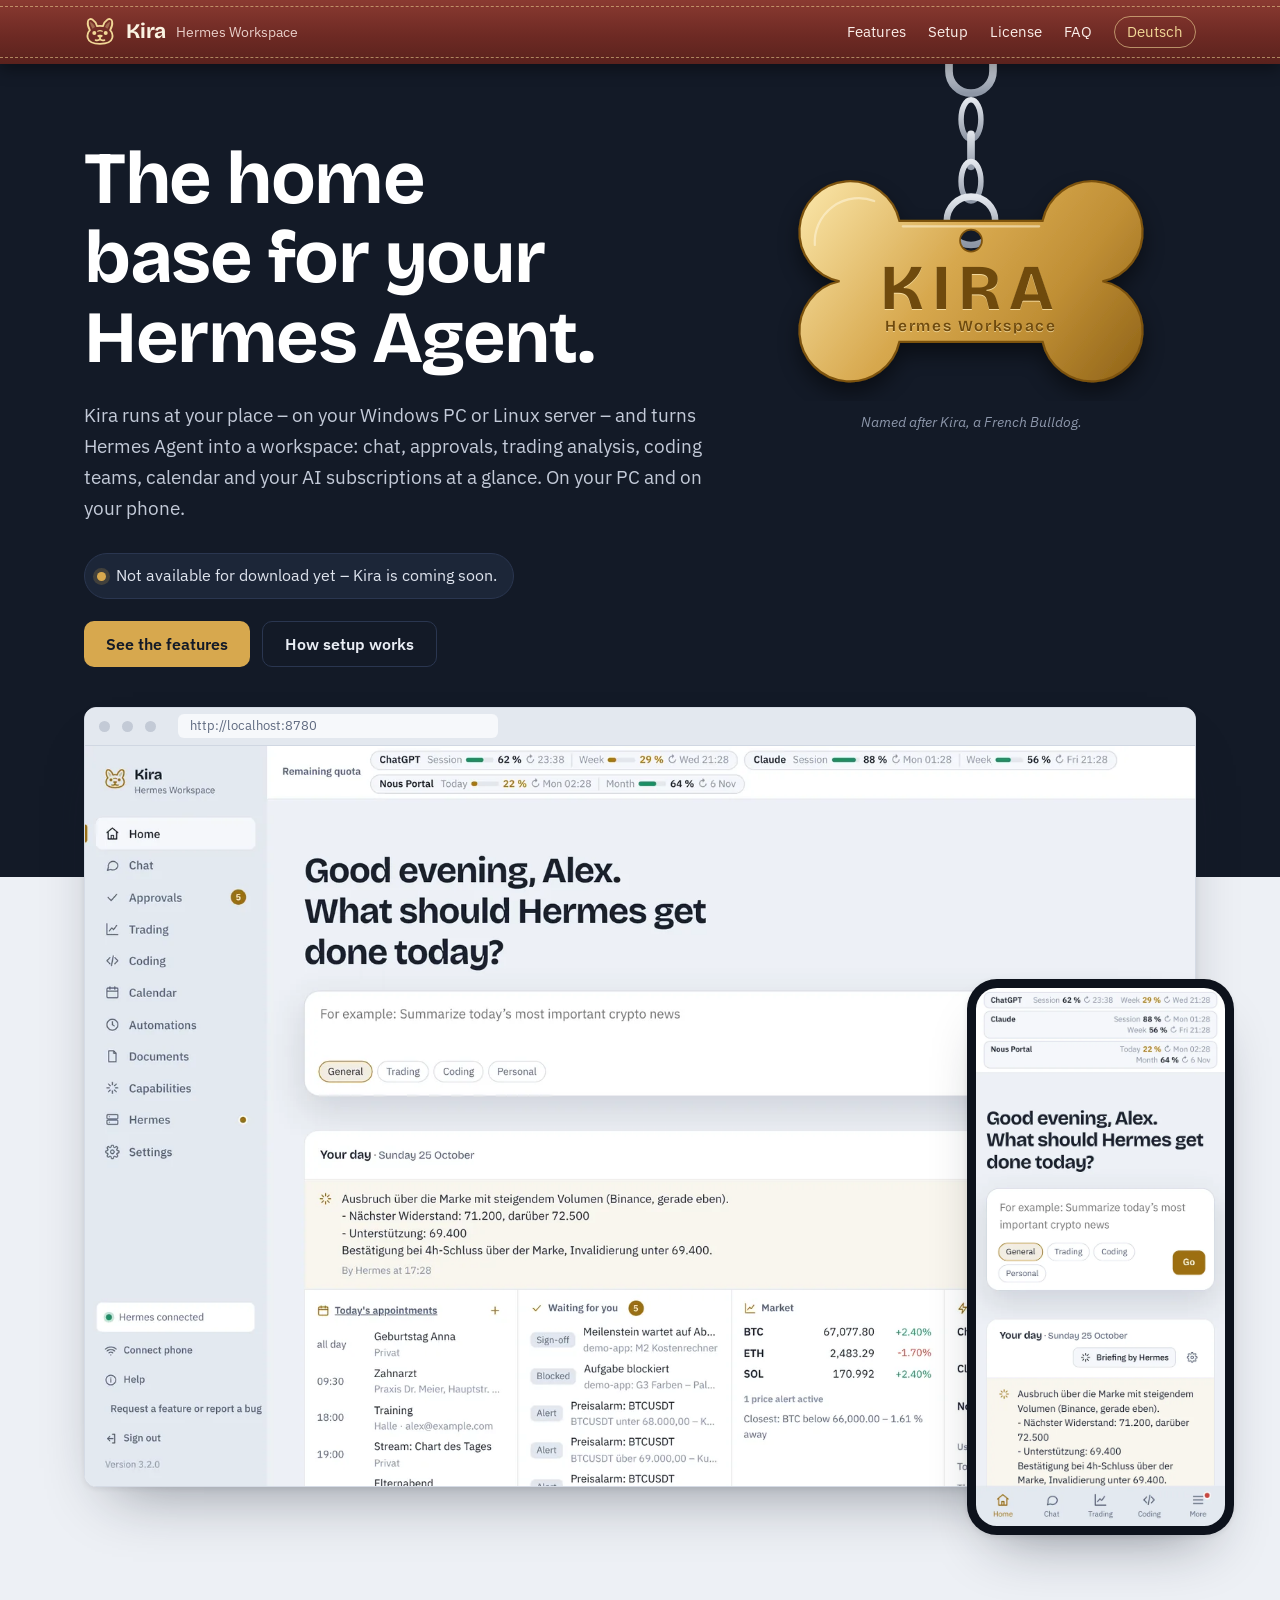
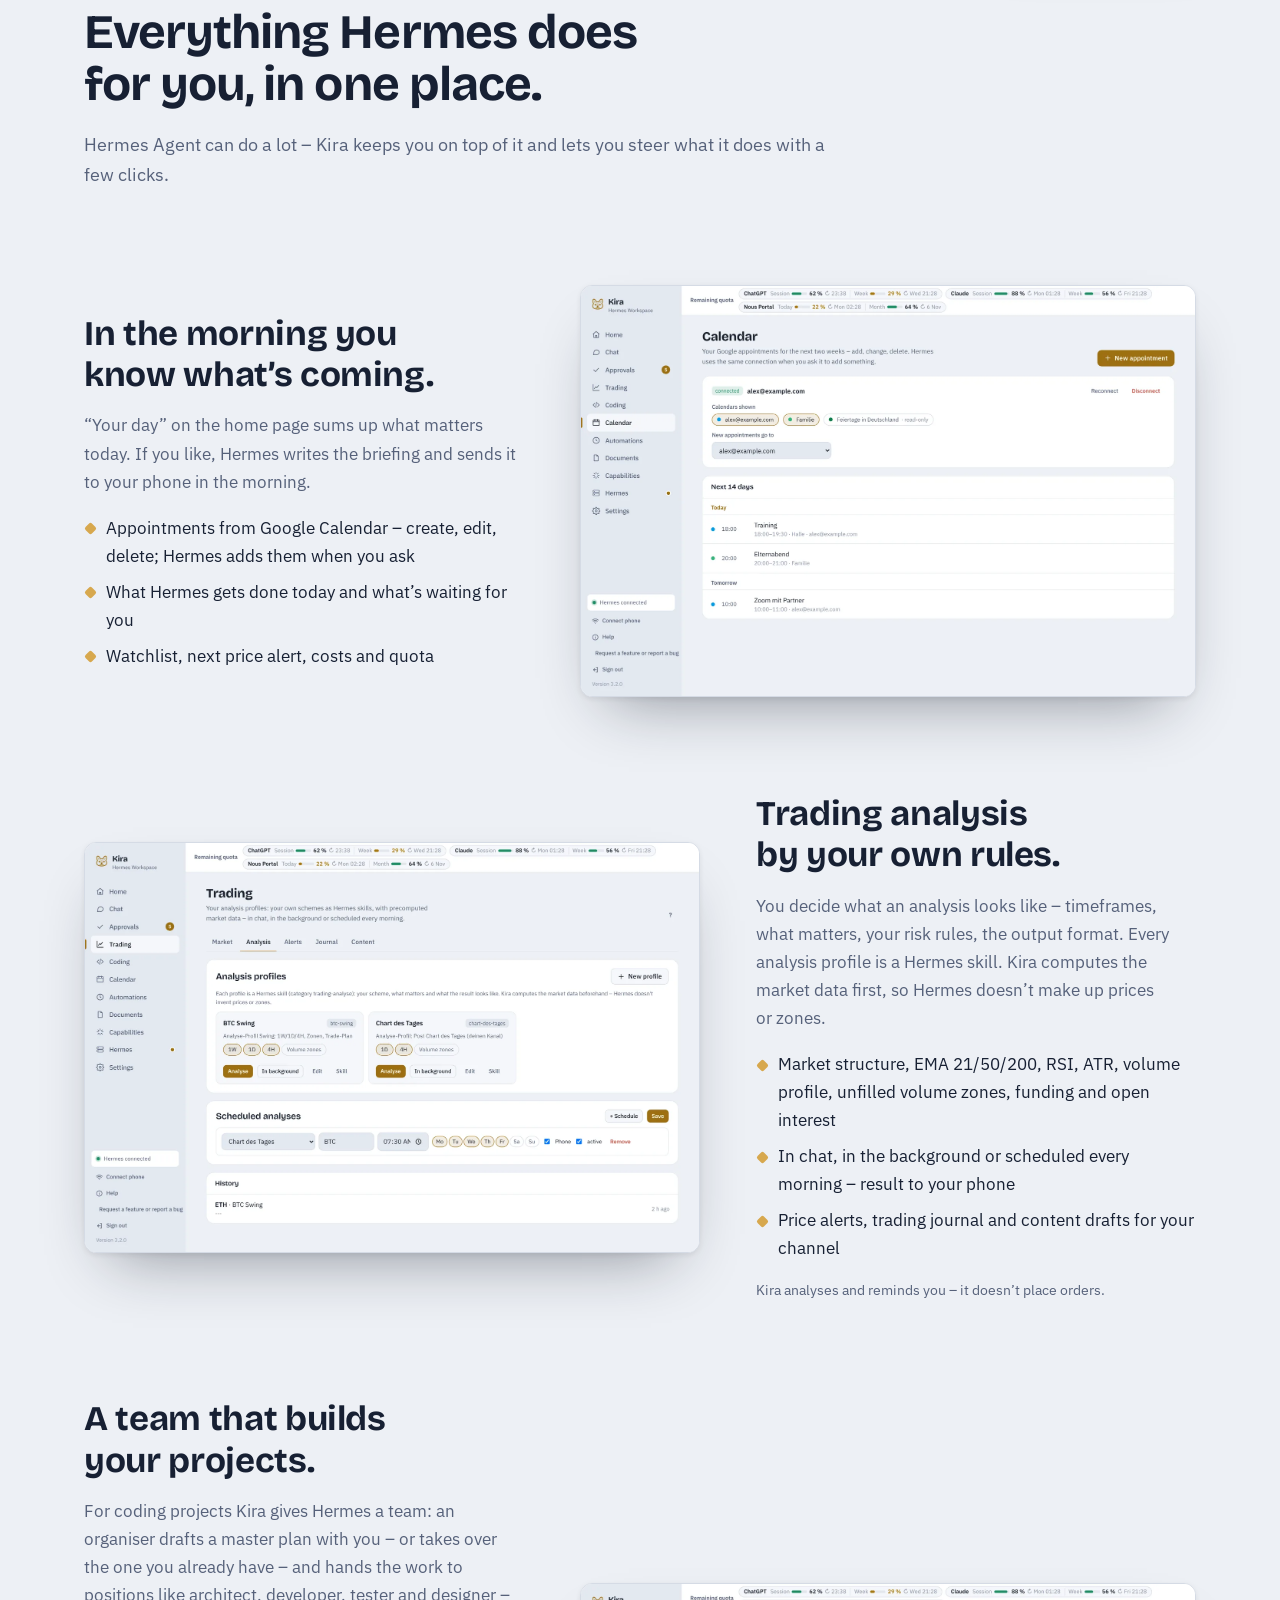
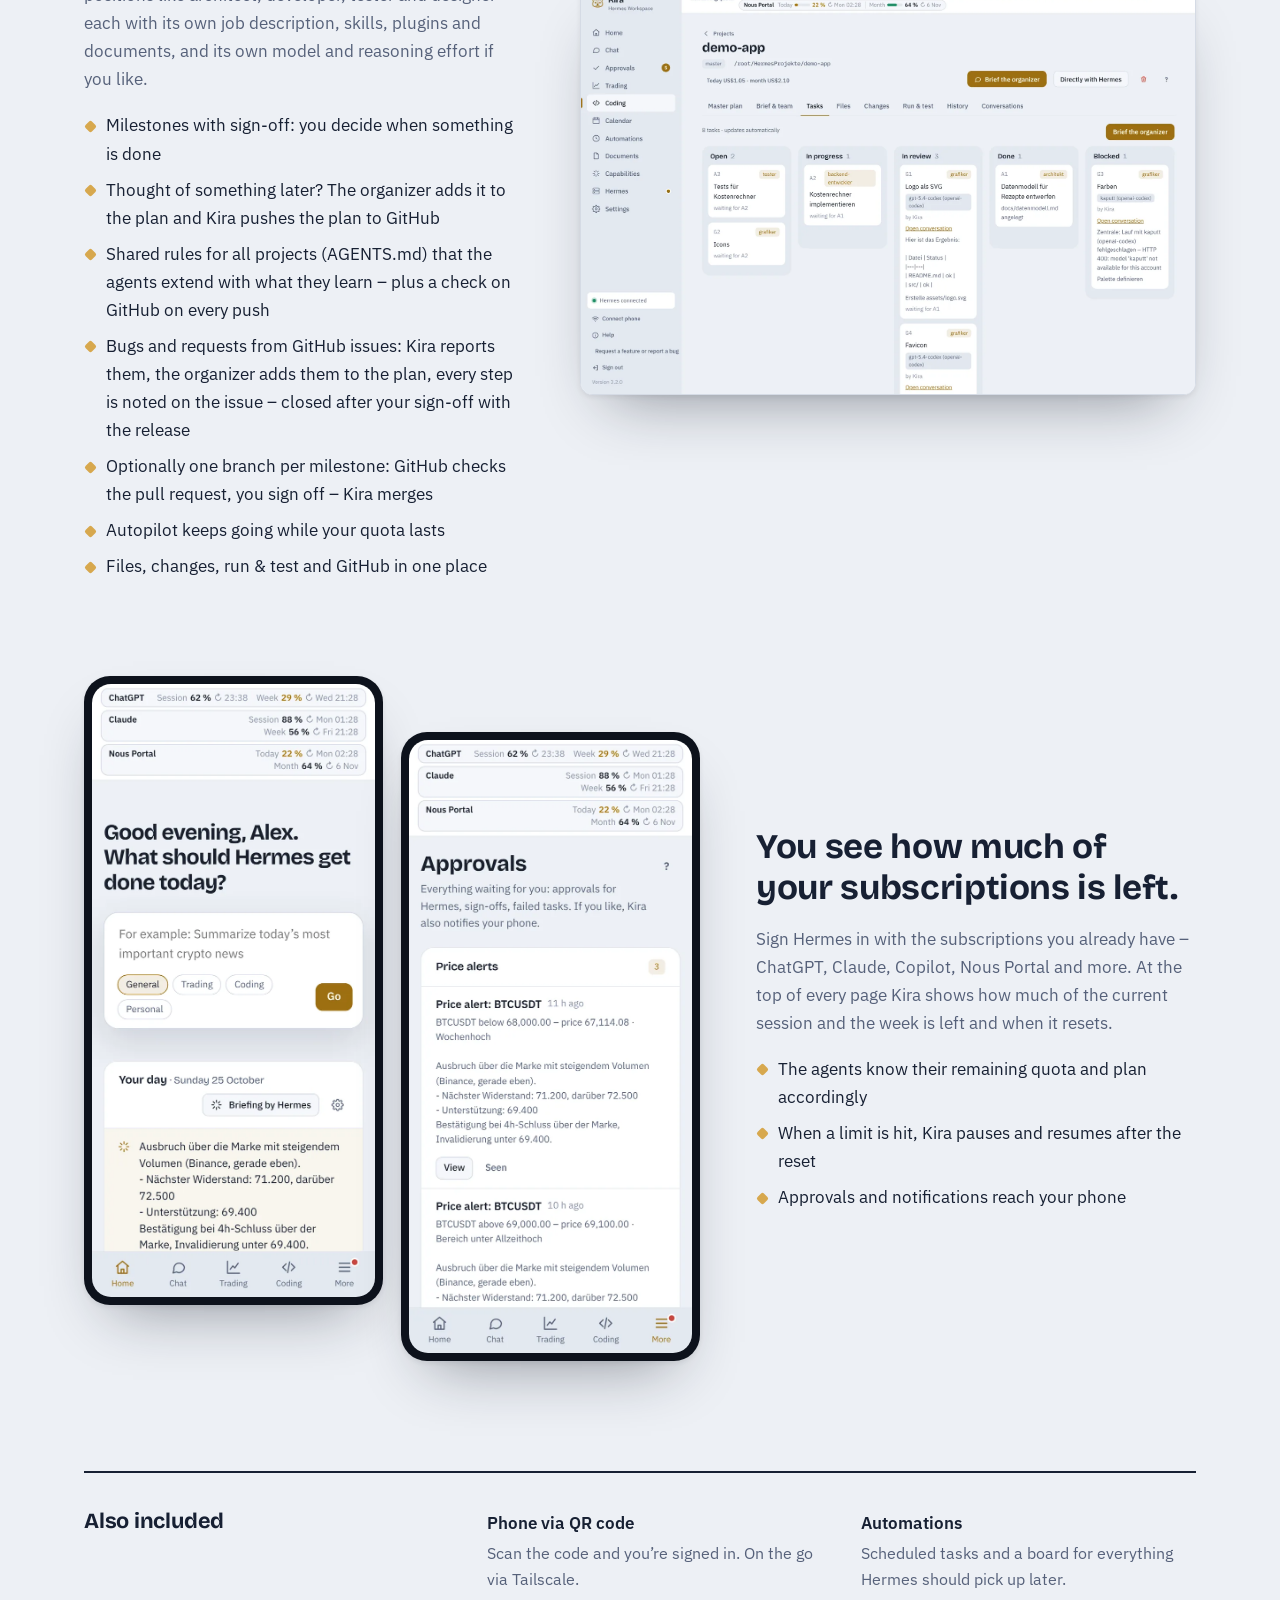
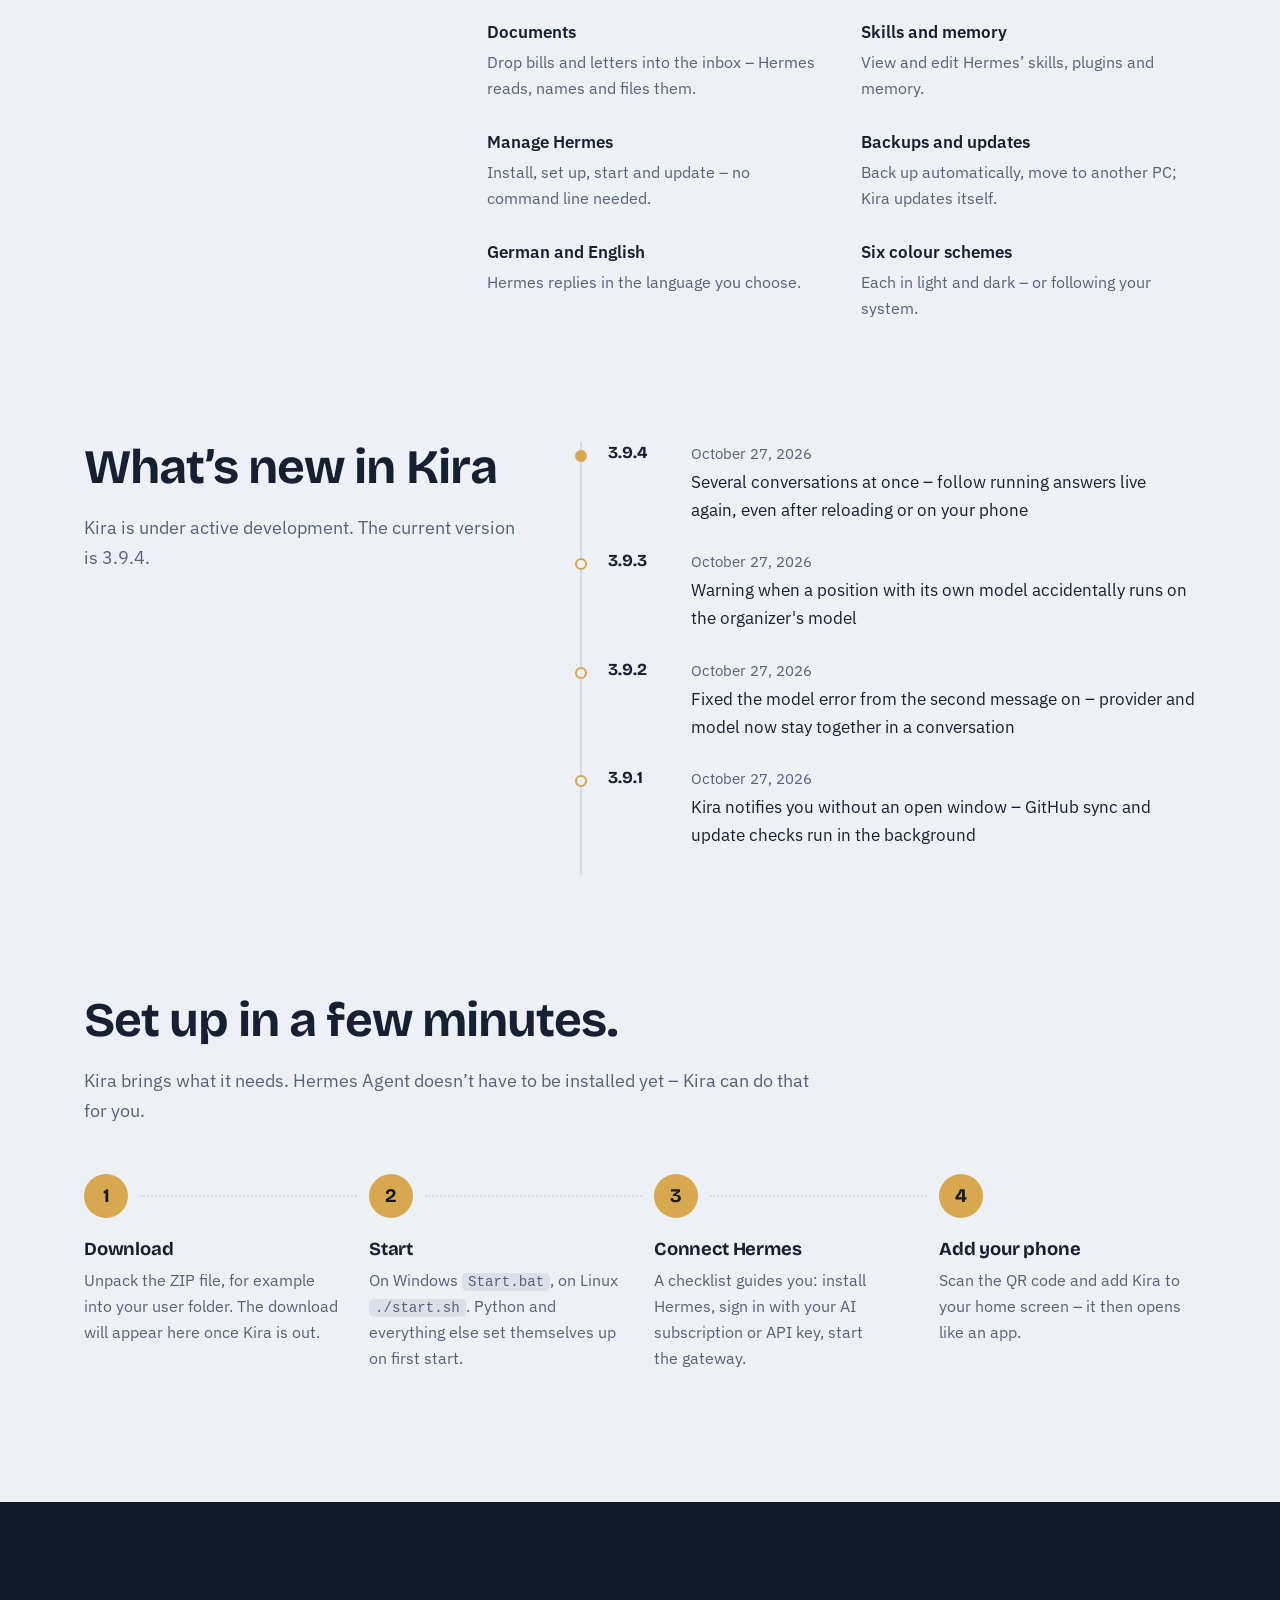
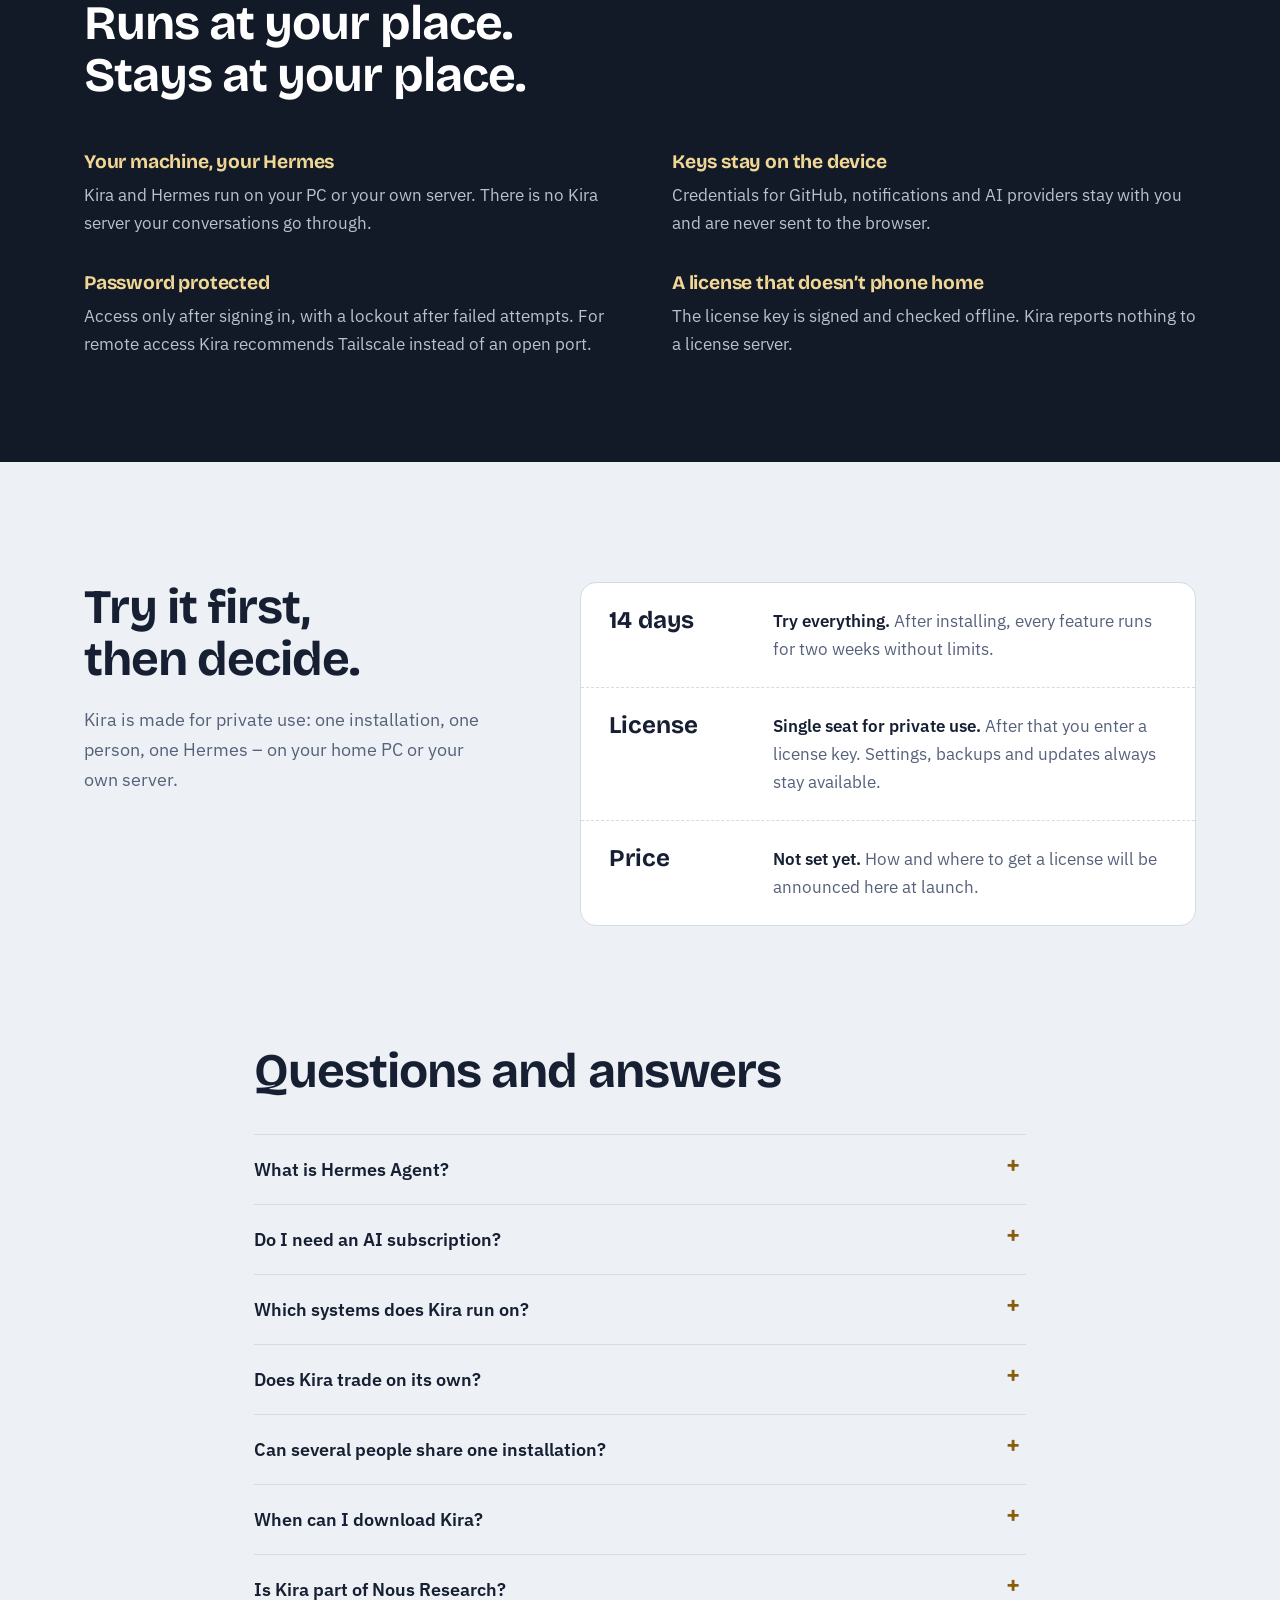
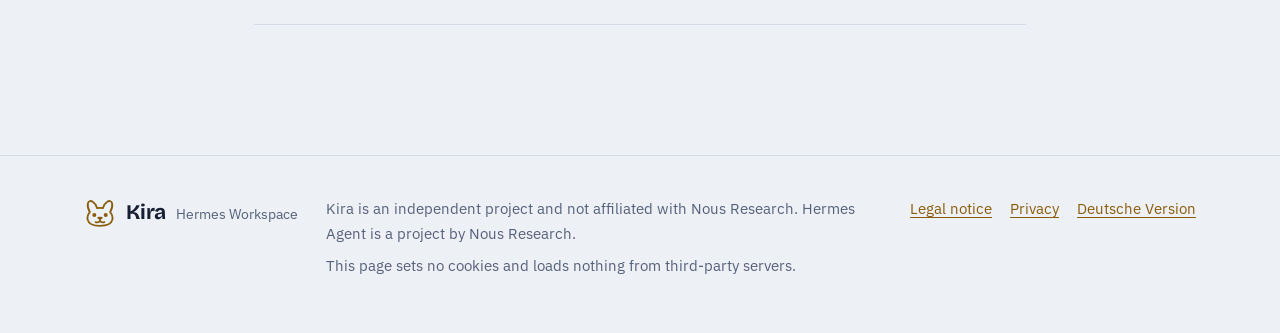
==== en/index.html @ d39a7abe "Kira 3.9.4: Version und Neuigkeiten" ====
<!doctype html>
<html lang="en">
<head>
<meta charset="utf-8">
<meta name="viewport" content="width=device-width, initial-scale=1">
<title>Kira · Hermes Workspace – the home base for your Hermes Agent</title>
<meta name="description" content="Kira is an interface for Hermes Agent that runs at your place: chat, approvals, trading analysis, coding teams, calendar and subscription quota – on your PC and your phone.">
<link rel="icon" href="../assets/img/icon.svg" type="image/svg+xml">
<link rel="apple-touch-icon" href="../assets/img/icon-192.png">
<link rel="alternate" hreflang="de" href="../index.html">
<link rel="alternate" hreflang="en" href="../en/index.html">
<meta name="theme-color" content="#131a27">
<meta property="og:title" content="Kira · Hermes Workspace">
<meta property="og:description" content="The home base for your Hermes Agent – runs at your place.">
<link rel="stylesheet" href="../assets/site.css">
</head>
<body>
<a class="skip" href="#inhalt">Skip to content</a>

<header class="hero">
  <div class="collar">
    <div class="wrap">
      <a class="brand" href="#top" id="top" aria-label="Kira – Hermes Workspace">
        <svg viewBox="0 0 32 32" fill="none" stroke="currentColor" stroke-width="1.8" stroke-linecap="round" stroke-linejoin="round" aria-hidden="true"><path d="M5.9 14.2C4.2 11.4 3.4 8 3.9 5.4c.4-2.2 2.6-3 4.5-1.8 2.2 1.4 3.9 3.8 4.7 6.6Q16 9.4 18.9 10.2c.8-2.8 2.5-5.2 4.7-6.6 1.9-1.2 4.1-.4 4.5 1.8.5 2.6-.3 6-2 8.8 2.1 2.2 2.8 5 2.2 7.7-.9 3.7-5.8 5.9-12.3 5.9S4.6 25.6 3.7 21.9c-.6-2.7.1-5.5 2.2-7.7Z"/><path d="M6 5.7c.2 2.6 1.2 5.1 2.6 7l2.4-1.6C10.2 8.8 8.4 6.9 6 5.7Z" fill="currentColor" fill-opacity=".35" stroke="none"/><path d="M26 5.7c-.2 2.6-1.2 5.1-2.6 7L21 11.1c.8-2.3 2.6-4.2 5-5.4Z" fill="currentColor" fill-opacity=".35" stroke="none"/><circle cx="10.3" cy="16.9" r="2" fill="currentColor" stroke="none"/><circle cx="21.7" cy="16.9" r="2" fill="currentColor" stroke="none"/><path d="M13.3 19.6c0-1 5.4-1 5.4 0 0 1.3-1.5 2.2-2.7 2.2s-2.7-.9-2.7-2.2Z" fill="currentColor" stroke="none"/><path d="M16 21.8v1.2m0 0c-1 1.2-2.9 1.6-4.4 1.1m4.4-1.1c1 1.2 2.9 1.6 4.4 1.1"/><path d="M13.7 15.2c1.5-.7 3.1-.7 4.6 0" stroke-width="1.2"/></svg>
        <b>Kira</b><span>Hermes Workspace</span>
      </a>
      <nav aria-label="Site navigation">
        <a href="#funktionen">Features</a>
        <a href="#einrichten">Setup</a>
        <a href="#lizenz">License</a>
        <a href="#fragen">FAQ</a>
        <a class="lang" href="../index.html" hreflang="de" lang="de">Deutsch</a>
      </nav>
    </div>
  </div>

  <div class="wrap hero-grid">
    <div class="hero-copy">
      <h1>The home base for your Hermes&nbsp;Agent.</h1>
      <p class="lead">Kira runs at your place – on your Windows PC or Linux server – and turns Hermes Agent into a workspace: chat, approvals, trading analysis, coding teams, calendar and your AI subscriptions at a glance. On your PC and on your phone.</p>
      <p class="status"><i aria-hidden="true"></i>Not available for download yet – Kira is coming soon.</p>
      <div class="actions">
        <a class="btn primary" href="#funktionen">See the features</a>
        <a class="btn ghost" href="#einrichten">How setup works</a>
      </div>
    </div>

    <div class="tag-holder">
      <svg class="tag swing" id="tag" viewBox="0 0 400 334" role="img" aria-label="Dog tag engraved with Kira">
        <defs>
          <linearGradient id="brass" x1="70" y1="0" x2="330" y2="200" gradientUnits="userSpaceOnUse">
            <stop offset="0" stop-color="#f7e0a0"/><stop offset=".42" stop-color="#d7a84e"/><stop offset=".7" stop-color="#c08f35"/><stop offset="1" stop-color="#94671a"/>
          </linearGradient>
          <linearGradient id="steel" x1="0" y1="0" x2="0" y2="1">
            <stop offset="0" stop-color="#e4e8ee"/><stop offset="1" stop-color="#8d96a5"/>
          </linearGradient>
          <mask id="hole"><rect width="400" height="334" fill="#fff"/><circle cx="200" cy="166" r="10" fill="#000"/></mask>
          <filter id="drop" x="-20%" y="-20%" width="140%" height="160%"><feDropShadow dx="0" dy="10" stdDeviation="9" flood-color="#000" flood-opacity=".45"/></filter>
        </defs>
        <path d="M180 0V12a20 20 0 0 0 40 0V0" fill="none" stroke="url(#steel)" stroke-width="7"/>
        <ellipse cx="200" cy="56" rx="9" ry="18" fill="none" stroke="url(#steel)" stroke-width="5"/>
        <rect x="196.5" y="66" width="7" height="36" rx="3.5" fill="url(#steel)"/>
        <ellipse cx="200" cy="112" rx="9" ry="18" fill="none" stroke="url(#steel)" stroke-width="5"/>
        <circle cx="200" cy="148" r="22" fill="none" stroke="url(#steel)" stroke-width="6"/>
        <g mask="url(#hole)" filter="url(#drop)"><g transform="translate(0 108)">
          <path d="M134.9 40H265.1A46 46 0 1 1 319.5 95A46 46 0 1 1 265.1 150H134.9A46 46 0 1 1 80.5 95A46 46 0 1 1 134.9 40Z" fill="url(#brass)" stroke="#7d530f" stroke-width="2"/>
          <path d="M138 45H262M58 62A40 40 0 0 1 112 22" fill="none" stroke="#fff6dc" stroke-opacity=".55" stroke-width="2" stroke-linecap="round"/>
        </g></g>
        <circle cx="200" cy="166" r="10" fill="none" stroke="#7d530f" stroke-width="1.5"/>
        <g font-family="Bricolage, sans-serif" text-anchor="middle" transform="translate(0 108)">
          <text x="200" y="121.5" font-size="58" font-weight="700" letter-spacing="7" fill="#fbe7b2" fill-opacity=".8">KIRA</text>
          <text x="200" y="120" font-size="58" font-weight="700" letter-spacing="7" fill="#6f4a0d">KIRA</text>
          <text x="200" y="141.2" font-size="14" font-weight="600" letter-spacing="1.5" fill="#fbe7b2" fill-opacity=".7">Hermes Workspace</text>
          <text x="200" y="140" font-size="14" font-weight="600" letter-spacing="1.5" fill="#6f4a0d">Hermes Workspace</text>
        </g>
      </svg>
      <p class="tag-caption">Named after Kira, a French Bulldog.</p>
    </div>
  </div>
</header>

<main id="inhalt">
  <div class="wrap showcase">
    <figure class="window" style="margin:0">
      <div class="window-bar" aria-hidden="true"><i></i><i></i><i></i><span>http://localhost:8780</span></div>
      <img src="../assets/img/en-start.webp" width="1600" height="1067" alt="Kira’s home page: greeting, a prompt for Hermes and “Your day” with appointments, things waiting for you, market and subscription quota">
    </figure>
    <img class="phone" src="../assets/img/en-m-start.webp" width="640" height="1385" alt="Kira on a phone" loading="lazy">
  </div>

  <section id="funktionen">
    <div class="wrap">
      <div class="intro">
        <h2>Everything Hermes does for you, in one place.</h2>
        <p>Hermes Agent can do a lot – Kira keeps you on top of it and lets you steer what it does with a few clicks.</p>
      </div>

      <article class="feature">
        <div class="feature-text">
          <h3>In the morning you know what’s coming.</h3>
          <p>“Your day” on the home page sums up what matters today. If you like, Hermes writes the briefing and sends it to your phone in the morning.</p>
          <ul>
            <li>Appointments from Google Calendar – create, edit, delete; Hermes adds them when you ask</li>
            <li>What Hermes gets done today and what’s waiting for you</li>
            <li>Watchlist, next price alert, costs and quota</li>
          </ul>
        </div>
        <div class="feature-media">
          <figure class="window" style="margin:0"><img src="../assets/img/en-kalender.webp" width="1600" height="1067" alt="Calendar in Kira with a connected Google account and the next 14 days of appointments" loading="lazy"></figure>
        </div>
      </article>

      <article class="feature flip">
        <div class="feature-text">
          <h3>Trading analysis by your own rules.</h3>
          <p>You decide what an analysis looks like – timeframes, what matters, your risk rules, the output format. Every analysis profile is a Hermes skill. Kira computes the market data first, so Hermes doesn’t make up prices or zones.</p>
          <ul>
            <li>Market structure, EMA 21/50/200, RSI, ATR, volume profile, unfilled volume zones, funding and open interest</li>
            <li>In chat, in the background or scheduled every morning – result to your phone</li>
            <li>Price alerts, trading journal and content drafts for your channel</li>
          </ul>
          <p class="shot-note">Kira analyses and reminds you – it doesn’t place orders.</p>
        </div>
        <div class="feature-media">
          <figure class="window" style="margin:0"><img src="../assets/img/en-analyse.webp" width="1600" height="1067" alt="Analysis profiles in Kira: BTC Swing and Chart of the day, with scheduled analyses below" loading="lazy"></figure>
        </div>
      </article>

      <article class="feature">
        <div class="feature-text">
          <h3>A team that builds your projects.</h3>
          <p>For coding projects Kira gives Hermes a team: an organiser drafts a master plan with you – or takes over the one you already have – and hands the work to positions like architect, developer, tester and designer – each with its own job description, skills, plugins and documents, and its own model and reasoning effort if you like.</p>
          <ul>
            <li>Milestones with sign-off: you decide when something is done</li>
            <li>Thought of something later? The organizer adds it to the plan and Kira pushes the plan to GitHub</li>
            <li>Shared rules for all projects (AGENTS.md) that the agents extend with what they learn – plus a check on GitHub on every push</li>
            <li>Bugs and requests from GitHub issues: Kira reports them, the organizer adds them to the plan, every step is noted on the issue – closed after your sign-off with the release</li>
            <li>Optionally one branch per milestone: GitHub checks the pull request, you sign off – Kira merges</li>
            <li>Autopilot keeps going while your quota lasts</li>
            <li>Files, changes, run & test and GitHub in one place</li>
          </ul>
        </div>
        <div class="feature-media">
          <figure class="window" style="margin:0"><img src="../assets/img/en-team.webp" width="1600" height="1067" alt="Task board of a coding project with the columns open, in progress, in review, done and blocked" loading="lazy"></figure>
        </div>
      </article>

      <article class="feature flip">
        <div class="feature-text">
          <h3>You see how much of your subscriptions is left.</h3>
          <p>Sign Hermes in with the subscriptions you already have – ChatGPT, Claude, Copilot, Nous Portal and more. At the top of every page Kira shows how much of the current session and the week is left and when it resets.</p>
          <ul>
            <li>The agents know their remaining quota and plan accordingly</li>
            <li>When a limit is hit, Kira pauses and resumes after the reset</li>
            <li>Approvals and notifications reach your phone</li>
          </ul>
        </div>
        <div class="feature-media pair">
          <div class="phone-flat"><img src="../assets/img/en-m-start.webp" width="640" height="1385" alt="Remaining subscription quota at the top of the home page on a phone" loading="lazy"></div>
          <div class="phone-flat"><img src="../assets/img/en-m-freigaben.webp" width="640" height="1385" alt="Approvals on a phone with price alerts" loading="lazy"></div>
        </div>
      </article>

      <div class="more">
        <h3>Also included</h3>
        <dl>
          <div><dt>Phone via QR code</dt><dd>Scan the code and you’re signed in. On the go via Tailscale.</dd></div>
          <div><dt>Automations</dt><dd>Scheduled tasks and a board for everything Hermes should pick up later.</dd></div>
          <div><dt>Documents</dt><dd>Drop bills and letters into the inbox – Hermes reads, names and files them.</dd></div>
          <div><dt>Skills and memory</dt><dd>View and edit Hermes’ skills, plugins and memory.</dd></div>
          <div><dt>Manage Hermes</dt><dd>Install, set up, start and update – no command line needed.</dd></div>
          <div><dt>Backups and updates</dt><dd>Back up automatically, move to another PC; Kira updates itself.</dd></div>
          <div><dt>German and English</dt><dd>Hermes replies in the language you choose.</dd></div>
          <div><dt>Six colour schemes</dt><dd>Each in light and dark – or following your system.</dd></div>
        </dl>
      </div>
    </div>
  </section>

  <section id="neu" aria-labelledby="neu-h">
    <div class="wrap news">
      <div class="intro"><h2 id="neu-h">What’s new in Kira</h2><p>Kira is under active development. The current version is 3.9.4.</p></div>
      <ol class="news-list">
        <li><span class="news-v">3.9.4</span><time datetime="2026-10-27">October 27, 2026</time><span class="news-t">Several conversations at once – follow running answers live again, even after reloading or on your phone</span></li>
        <li><span class="news-v">3.9.3</span><time datetime="2026-10-27">October 27, 2026</time><span class="news-t">Warning when a position with its own model accidentally runs on the organizer&#x27;s model</span></li>
        <li><span class="news-v">3.9.2</span><time datetime="2026-10-27">October 27, 2026</time><span class="news-t">Fixed the model error from the second message on – provider and model now stay together in a conversation</span></li>
        <li><span class="news-v">3.9.1</span><time datetime="2026-10-27">October 27, 2026</time><span class="news-t">Kira notifies you without an open window – GitHub sync and update checks run in the background</span></li>
      </ol>
    </div>
  </section>

  <section id="einrichten">
    <div class="wrap">
      <div class="intro">
        <h2>Set up in a few minutes.</h2>
        <p>Kira brings what it needs. Hermes Agent doesn’t have to be installed yet – Kira can do that for you.</p>
      </div>
      <ol class="steps">
        <li><h3>Download</h3><p>Unpack the ZIP file, for example into your user folder. The download will appear here once Kira is out.</p></li>
        <li><h3>Start</h3><p>On Windows <code>Start.bat</code>, on Linux <code>./start.sh</code>. Python and everything else set themselves up on first start.</p></li>
        <li><h3>Connect Hermes</h3><p>A checklist guides you: install Hermes, sign in with your AI subscription or API key, start the gateway.</p></li>
        <li><h3>Add your phone</h3><p>Scan the QR code and add Kira to your home screen – it then opens like an app.</p></li>
      </ol>
    </div>
  </section>

  <section class="home" aria-labelledby="home-h">
    <div class="wrap">
      <h2 id="home-h">Runs at your place. Stays at your place.</h2>
      <div class="home-grid">
        <div><h3>Your machine, your Hermes</h3><p>Kira and Hermes run on your PC or your own server. There is no Kira server your conversations go through.</p></div>
        <div><h3>Keys stay on the device</h3><p>Credentials for GitHub, notifications and AI providers stay with you and are never sent to the browser.</p></div>
        <div><h3>Password protected</h3><p>Access only after signing in, with a lockout after failed attempts. For remote access Kira recommends Tailscale instead of an open port.</p></div>
        <div><h3>A license that doesn’t phone home</h3><p>The license key is signed and checked offline. Kira reports nothing to a license server.</p></div>
      </div>
    </div>
  </section>

  <section id="lizenz">
    <div class="wrap license">
      <div class="intro">
        <h2>Try it first, then decide.</h2>
        <p>Kira is made for private use: one installation, one person, one Hermes – on your home PC or your own server.</p>
      </div>
      <div class="license-card">
        <div class="license-row"><b>14 days</b><p><strong>Try everything.</strong> After installing, every feature runs for two weeks without limits.</p></div>
        <div class="license-row"><b>License</b><p><strong>Single seat for private use.</strong> After that you enter a license key. Settings, backups and updates always stay available.</p></div>
        <div class="license-row"><b>Price</b><p><strong>Not set yet.</strong> How and where to get a license will be announced here at launch.</p></div>
      </div>
    </div>
  </section>

  <section id="fragen">
    <div class="wrap faq">
      <h2>Questions and answers</h2>
      <details><summary>What is Hermes Agent?</summary><p>Hermes Agent is an open-source AI agent by Nous Research that runs on your own machine. It can use tools, remember things, schedule tasks and be reached via Telegram and other channels. Kira is the interface for it.</p></details>
      <details><summary>Do I need an AI subscription?</summary><p>Hermes needs a language model. You can use a subscription you already have, such as ChatGPT, Claude, Copilot or Nous Portal, or enter an API key from a provider. You can combine several – one for coding and another for images, for example.</p></details>
      <details><summary>Which systems does Kira run on?</summary><p>Windows 10 and 11, and Linux with Python 3.10 or newer – a mini PC, a Linux NAS or a rented server, for example. On Linux Kira can run as a service and starts again by itself after reboots. macOS hasn’t been tested yet. On your phone you use the browser.</p></details>
      <details><summary>Does Kira trade on its own?</summary><p>No. Kira computes market data, Hermes analyses it by your rules, and you get alerts and reports. Kira doesn’t place orders. Analyses are not investment advice.</p></details>
      <details><summary>Can several people share one installation?</summary><p>Kira is built as a single-seat system: one installation with its own Hermes and your own subscriptions. Anyone who wants to use Kira sets up their own installation.</p></details>
      <details><summary>When can I download Kira?</summary><p>As soon as it’s ready. The download and updates will then be available on this page.</p></details>
      <details><summary>Is Kira part of Nous Research?</summary><p>No. Kira is an independent project and not affiliated with Nous Research. Kira uses Hermes Agent as it is – through its API and its command line.</p></details>
    </div>
  </section>
</main>

<footer>
  <div class="wrap">
    <a class="brand" href="../en/index.html#top" aria-label="Back to top">
      <svg viewBox="0 0 32 32" fill="none" stroke="currentColor" stroke-width="1.8" stroke-linecap="round" stroke-linejoin="round" aria-hidden="true"><path d="M5.9 14.2C4.2 11.4 3.4 8 3.9 5.4c.4-2.2 2.6-3 4.5-1.8 2.2 1.4 3.9 3.8 4.7 6.6Q16 9.4 18.9 10.2c.8-2.8 2.5-5.2 4.7-6.6 1.9-1.2 4.1-.4 4.5 1.8.5 2.6-.3 6-2 8.8 2.1 2.2 2.8 5 2.2 7.7-.9 3.7-5.8 5.9-12.3 5.9S4.6 25.6 3.7 21.9c-.6-2.7.1-5.5 2.2-7.7Z"/><circle cx="10.3" cy="16.9" r="2" fill="currentColor" stroke="none"/><circle cx="21.7" cy="16.9" r="2" fill="currentColor" stroke="none"/><path d="M13.3 19.6c0-1 5.4-1 5.4 0 0 1.3-1.5 2.2-2.7 2.2s-2.7-.9-2.7-2.2Z" fill="currentColor" stroke="none"/><path d="M16 21.8v1.2m0 0c-1 1.2-2.9 1.6-4.4 1.1m4.4-1.1c1 1.2 2.9 1.6 4.4 1.1"/></svg>
      <b>Kira</b><span>Hermes Workspace</span>
    </a>
    <div>
      <p>Kira is an independent project and not affiliated with Nous Research. Hermes Agent is a project by Nous Research.</p>
      <p>This page sets no cookies and loads nothing from third-party servers.</p>
    </div>
    <nav class="foot-links" aria-label="Legal and language"><a href="../en/legal-notice.html">Legal notice</a><a href="../en/privacy.html">Privacy</a><a href="../index.html" hreflang="de" lang="de">Deutsche Version</a></nav>
  </div>
</footer>


<script>
  // Die Marke schwingt beim Laden einmal aus – und noch einmal, wenn man sie antippt oder darüberfährt.
  (function () {
    var tag = document.getElementById("tag");
    if (!tag) return;
    function swing() { tag.classList.remove("swing"); void tag.getBoundingClientRect(); tag.classList.add("swing"); }
    var last = 0;
    function poke() { var now = Date.now(); if (now - last > 1600) { last = now; swing(); } }
    tag.addEventListener("pointerenter", poke);
    tag.addEventListener("click", poke);
  })();
</script>
</body>
</html>
---- assets/site.css ----
/* Kira · Hermes Workspace – Webseite. Farben und Schriften wie in der App (Nachtblau & Messing). */
@font-face { font-family: "Bricolage"; src: url("fonts/bricolage-grotesque-latin-600-normal.woff2") format("woff2"); font-weight: 600; font-display: swap; }
@font-face { font-family: "Bricolage"; src: url("fonts/bricolage-grotesque-latin-700-normal.woff2") format("woff2"); font-weight: 700; font-display: swap; }
@font-face { font-family: "Plex"; src: url("fonts/ibm-plex-sans-latin-400-normal.woff2") format("woff2"); font-weight: 400; font-display: swap; }
@font-face { font-family: "Plex"; src: url("fonts/ibm-plex-sans-latin-400-italic.woff2") format("woff2"); font-weight: 400; font-style: italic; font-display: swap; }
@font-face { font-family: "Plex"; src: url("fonts/ibm-plex-sans-latin-600-normal.woff2") format("woff2"); font-weight: 600; font-display: swap; }

:root {
  --nacht: #131a27;
  --nacht-2: #1c2638;
  --nacht-3: #2a3650;
  --messing: #d7a84e;
  --messing-hell: #f1d796;
  --messing-tief: #8a5d0c;
  --leder: #6e2a24;
  --leder-hell: #8a3a31;
  --papier: #edf0f5;
  --flaeche: #ffffff;
  --tinte: #172033;
  --grau: #56617a;
  --linie: #d5dbe5;
  --schatten: 0 30px 60px -28px rgba(19, 26, 39, .45), 0 2px 6px rgba(19, 26, 39, .08);
  --display: "Bricolage", "Segoe UI", system-ui, sans-serif;
  --text: "Plex", "Segoe UI", system-ui, sans-serif;
  --breite: 1160px;
  color-scheme: light;
}
@media (prefers-color-scheme: dark) {
  :root:not([data-theme="light"]) {
    --papier: #0f1520; --flaeche: #172031; --tinte: #e8ecf3; --grau: #a3adc0; --linie: #2a3650; --messing-tief: #e0b765;
    --schatten: 0 30px 60px -28px rgba(0, 0, 0, .7), 0 2px 6px rgba(0, 0, 0, .3); --band: #1a2440; color-scheme: dark;
  }
}
:root[data-theme="dark"] {
  --papier: #0f1520; --flaeche: #172031; --tinte: #e8ecf3; --grau: #a3adc0; --linie: #2a3650; --messing-tief: #e0b765;
  --schatten: 0 30px 60px -28px rgba(0, 0, 0, .7), 0 2px 6px rgba(0, 0, 0, .3); --band: #1a2440; color-scheme: dark;
}

*, *::before, *::after { box-sizing: border-box; }
html { scroll-behavior: smooth; -webkit-text-size-adjust: 100%; }
@media (prefers-reduced-motion: reduce) { html { scroll-behavior: auto; } }
body { margin: 0; background: var(--papier); color: var(--tinte); font: 400 1.0625rem/1.65 var(--text); overflow-x: hidden; }
img { max-width: 100%; height: auto; display: block; }
a { color: var(--messing-tief); text-underline-offset: .18em; }
a:hover { text-decoration-thickness: 2px; }
:focus-visible { outline: 3px solid var(--messing); outline-offset: 3px; border-radius: 4px; }
.wrap { max-width: var(--breite); margin: 0 auto; padding: 0 24px; }
.skip { position: absolute; left: -999px; top: 8px; background: var(--flaeche); padding: 8px 14px; z-index: 10; }
.skip:focus { left: 16px; }

h1, h2, h3 { font-family: var(--display); font-weight: 700; line-height: 1.08; letter-spacing: -.02em; margin: 0; text-wrap: balance; }
h2 { font-size: clamp(2rem, 1.4rem + 2.2vw, 3rem); }
h3 { font-size: 1.35rem; letter-spacing: -.01em; line-height: 1.2; }
p { margin: 0; text-wrap: pretty; }

/* ---------- Kopf: das Halsband ---------- */
.hero { background: var(--nacht); color: #e9edf4; position: relative; padding-bottom: 210px; }
.collar {
  position: relative; z-index: 3; background: linear-gradient(180deg, var(--leder-hell), var(--leder) 55%, #5a221d);
  box-shadow: 0 6px 14px rgba(0, 0, 0, .35);
}
.collar::before, .collar::after { content: ""; position: absolute; left: 0; right: 0; border-top: 1.5px dashed rgba(241, 215, 150, .55); pointer-events: none; }
.collar::before { top: 6px; }
.collar::after { bottom: 6px; }
.collar .wrap { display: flex; align-items: center; gap: 28px; min-height: 64px; }
.brand { display: flex; align-items: center; gap: 10px; color: #fbf3e2; text-decoration: none; font-family: var(--display); }
.brand svg { width: 32px; height: 32px; color: var(--messing-hell); }
.brand b { font-size: 1.3rem; letter-spacing: -.01em; }
.brand span { font: 400 .85rem var(--text); color: #e9cfc9; }
.collar nav { display: flex; gap: 22px; margin-left: auto; align-items: center; }
.collar nav a { color: #fbeee9; text-decoration: none; font-size: .95rem; }
.collar nav a:hover { text-decoration: underline; }
.collar nav .lang { border: 1.5px solid rgba(241, 215, 150, .6); border-radius: 999px; padding: 2px 12px; color: var(--messing-hell); }

.hero-grid { display: grid; grid-template-columns: minmax(0, 7fr) minmax(0, 5fr); gap: 32px; align-items: start; }
.hero-copy { padding: 76px 0 0; max-width: 640px; }
.hero h1 { font-size: clamp(2.6rem, 1.6rem + 4vw, 4.6rem); color: #fff; }
.hero .lead { margin-top: 22px; font-size: 1.2rem; line-height: 1.6; color: #c3cad8; max-width: 34em; }
.status { display: inline-flex; align-items: center; gap: 10px; margin-top: 30px; padding: 9px 16px 9px 12px; border-radius: 999px; background: var(--nacht-2); border: 1px solid var(--nacht-3); color: #dfe4ee; font-size: .97rem; }
.status i { width: 9px; height: 9px; border-radius: 50%; background: var(--messing); box-shadow: 0 0 0 4px rgba(215, 168, 78, .2); }
.actions { display: flex; flex-wrap: wrap; gap: 12px; margin-top: 22px; }
.btn { display: inline-flex; align-items: center; min-height: 46px; padding: 0 22px; border-radius: 10px; font: 600 1rem var(--text); text-decoration: none; }
.btn.primary { background: var(--messing); color: var(--nacht); }
.btn.primary:hover { background: var(--messing-hell); text-decoration: none; }
.btn.ghost { color: #e9edf4; border: 1.5px solid var(--nacht-3); }
.btn.ghost:hover { border-color: #64708a; text-decoration: none; }

/* Hundemarke */
.tag-holder { position: relative; display: flex; justify-content: center; margin-top: -6px; }
.tag { width: min(440px, 100%); transform-origin: 50% 0; cursor: grab; }
.tag.swing { animation: swing 2.8s cubic-bezier(.32, .62, .33, 1) both; }
@keyframes swing {
  0% { transform: rotate(17deg); } 18% { transform: rotate(-12deg); } 36% { transform: rotate(7deg); }
  54% { transform: rotate(-4deg); } 72% { transform: rotate(2deg); } 88% { transform: rotate(-.6deg); } 100% { transform: rotate(0); }
}
@media (prefers-reduced-motion: reduce) { .tag.swing { animation: none; } }
.tag-caption { position: absolute; bottom: -8px; left: 0; right: 0; text-align: center; color: #8d97ab; font-size: .9rem; font-style: italic; }

/* App im Fenster */
.showcase { position: relative; margin-top: -170px; z-index: 2; }
.window { background: var(--flaeche); border-radius: 12px; box-shadow: var(--schatten); overflow: hidden; border: 1px solid var(--linie); }
.window-bar { display: flex; align-items: center; gap: 12px; height: 38px; padding: 0 14px; background: #e3e8ef; border-bottom: 1px solid #d0d7e2; }
.window-bar i { width: 11px; height: 11px; border-radius: 50%; background: #c3cad6; }
.window-bar span { margin-left: 10px; flex: 0 1 320px; height: 24px; line-height: 24px; border-radius: 6px; background: #f6f8fb; color: #5f6a80; font-size: .82rem; padding: 0 12px; }
.phone { position: absolute; right: -14px; bottom: -48px; width: 23%; min-width: 170px; border-radius: 30px; padding: 9px; background: #0d121c; box-shadow: var(--schatten); }
.phone img { border-radius: 22px; }

/* ---------- Bereiche ---------- */
section { padding: 120px 0 0; }
.intro { max-width: 760px; }
.intro p { margin-top: 18px; font-size: 1.15rem; color: var(--grau); }

.feature { display: grid; grid-template-columns: minmax(0, 5fr) minmax(0, 7fr); gap: 56px; align-items: center; margin-top: 96px; }
.feature.flip { grid-template-columns: minmax(0, 7fr) minmax(0, 5fr); }
.feature.flip .feature-text { order: 2; }
.feature-text h3 { font-size: clamp(1.6rem, 1.2rem + 1.2vw, 2.2rem); }
.feature-text p { margin-top: 16px; color: var(--grau); }
.feature-text ul { margin: 18px 0 0; padding: 0; list-style: none; }
.feature-text li { position: relative; padding-left: 22px; margin-top: 8px; }
.feature-text li::before { content: ""; position: absolute; left: 2px; top: .62em; width: 9px; height: 9px; border-radius: 2px; transform: rotate(45deg); background: var(--messing); }
.feature-media { position: relative; }
.pair { display: grid; grid-template-columns: 1fr 1fr; gap: 18px; align-items: start; }
.pair .phone-flat { border-radius: 26px; padding: 8px; background: #0d121c; box-shadow: var(--schatten); }
.pair .phone-flat img { border-radius: 19px; }
.pair .phone-flat:nth-child(2) { margin-top: 56px; }
.shot-note { margin-top: 12px; font-size: .9rem; color: var(--grau); }

.more { margin-top: 110px; border-top: 2px solid var(--tinte); padding-top: 36px; display: grid; grid-template-columns: minmax(0, 4fr) minmax(0, 8fr); gap: 48px; }
.more dl { margin: 0; display: grid; grid-template-columns: 1fr 1fr; gap: 26px 40px; }
.more dt { font-weight: 600; }
.more dd { margin: 4px 0 0; color: var(--grau); font-size: .98rem; }

/* Schritte: echte Reihenfolge */
.steps { list-style: none; margin: 48px 0 0; padding: 0; display: grid; grid-template-columns: repeat(4, 1fr); gap: 28px; counter-reset: s; }
.steps li { counter-increment: s; position: relative; padding-top: 64px; }
.steps li::before {
  content: counter(s); position: absolute; top: 0; left: 0; width: 44px; height: 44px; border-radius: 50%;
  display: grid; place-items: center; font: 700 1.2rem var(--display); color: var(--nacht); background: var(--messing);
}
.steps li:not(:last-child)::after { content: ""; position: absolute; top: 21px; left: 56px; right: -16px; border-top: 2px dotted var(--linie); }
.steps h3 { font-size: 1.15rem; }
.steps p { margin-top: 8px; color: var(--grau); font-size: .98rem; }
code { font-family: ui-monospace, "Cascadia Mono", Consolas, monospace; font-size: .9em; background: rgba(127, 140, 165, .16); padding: 1px 6px; border-radius: 5px; }

/* Bei dir zu Hause */
.home { background: var(--band, var(--nacht)); color: #e6eaf2; margin-top: 130px; padding: 96px 0 104px; }
.home h2 { color: #fff; max-width: 15em; }
.home-grid { display: grid; grid-template-columns: repeat(2, minmax(0, 1fr)); gap: 34px 64px; margin-top: 48px; }
.home-grid h3 { color: var(--messing-hell); font-size: 1.2rem; }
.home-grid p { margin-top: 8px; color: #b9c1d0; }

/* Lizenz */
.license { display: grid; grid-template-columns: minmax(0, 5fr) minmax(0, 7fr); gap: 56px; align-items: start; }
.license-card { background: var(--flaeche); border: 1px solid var(--linie); border-radius: 16px; overflow: hidden; }
.license-row { display: grid; grid-template-columns: 9rem 1fr; gap: 20px; padding: 24px 28px; }
.license-row + .license-row { border-top: 1px dashed var(--linie); }
.license-row b { font-family: var(--display); font-size: 1.5rem; line-height: 1.1; }
.license-row p { color: var(--grau); }
.license-row p strong { color: var(--tinte); }

/* Fragen */
.faq { max-width: 820px; }
.faq details { border-bottom: 1px solid var(--linie); }
.faq details:first-of-type { border-top: 1px solid var(--linie); margin-top: 36px; }
.faq summary { cursor: pointer; list-style: none; padding: 20px 40px 20px 0; position: relative; font-weight: 600; font-size: 1.1rem; }
.faq summary::-webkit-details-marker { display: none; }
.faq summary::after { content: "+"; position: absolute; right: 6px; top: 14px; font: 400 1.7rem var(--display); color: var(--messing-tief); transition: transform .2s; }
.faq details[open] summary::after { transform: rotate(45deg); }
.faq details p { padding: 0 0 22px; color: var(--grau); max-width: 42em; }

/* Fuß */
footer { margin-top: 130px; border-top: 1px solid var(--linie); padding: 40px 0 56px; color: var(--grau); font-size: .95rem; }
footer .wrap { display: grid; grid-template-columns: auto 1fr auto; gap: 28px; align-items: start; }
footer .brand { color: var(--tinte); }
footer .brand svg { color: var(--messing-tief); }
footer .brand span { color: var(--grau); }
footer p + p { margin-top: 6px; }

/* ---------- schmale Bildschirme ---------- */
@media (max-width: 980px) {
  .collar nav a:not(.lang) { display: none; }
  .hero-grid { grid-template-columns: 1fr; }
  .tag-holder { order: -1; margin-top: -4px; }
  .tag { width: min(300px, 76vw); }
  .tag-caption { position: static; margin-top: 4px; }
  .tag-holder { flex-direction: column; align-items: center; }
  .hero-copy { padding-top: 28px; }
  .hero { padding-bottom: 150px; }
  .showcase { margin-top: -120px; }
  .phone { right: 8px; bottom: -36px; width: 30%; min-width: 0; border-radius: 20px; padding: 6px; }
  .phone img { border-radius: 15px; }
  .feature, .feature.flip, .license, .more { grid-template-columns: 1fr; gap: 32px; }
  .feature.flip .feature-text { order: 0; }
  .more dl { grid-template-columns: 1fr; }
  .steps { grid-template-columns: 1fr 1fr; }
  .steps li::after { display: none; }
  .home-grid { grid-template-columns: 1fr; }
  footer .wrap { grid-template-columns: 1fr; }
}
@media (max-width: 560px) {
  .wrap { padding: 0 16px; }
  body { font-size: 1rem; }
  section { padding-top: 88px; }
  .feature { margin-top: 72px; }
  .steps { grid-template-columns: 1fr; }
  .license-row { grid-template-columns: 1fr; gap: 6px; padding: 20px; }
  .window-bar span { display: none; }
  .brand span { display: none; }
}

/* Neu in Kira – echte Zeitfolge, daher als Liste mit Versionsmarken */
.news { display: grid; grid-template-columns: minmax(0, 5fr) minmax(0, 7fr); gap: 56px; align-items: start; }
.news-list { list-style: none; margin: 0; padding: 0; border-left: 2px solid var(--linie); }
.news-list li { position: relative; display: grid; grid-template-columns: 4.2rem 1fr; gap: 2px 16px; padding: 0 0 26px 26px; }
.news-list li::before { content: ""; position: absolute; left: -7px; top: 8px; width: 12px; height: 12px; border-radius: 50%; background: var(--papier); border: 2px solid var(--messing); }
.news-list li:first-child::before { background: var(--messing); }
.news-v { font: 700 1.05rem var(--display); }
.news-list time { color: var(--grau); font-size: .92rem; align-self: center; }
.news-t { grid-column: 2; }

/* Fuß */
.foot-links { display: flex; flex-wrap: wrap; gap: 6px 18px; justify-content: flex-end; }

/* Impressum und Datenschutz */
.legal-page .collar { position: sticky; top: 0; }
.legal { max-width: 760px; padding-top: 64px; }
.legal h1 { font-size: clamp(2.2rem, 1.6rem + 2vw, 3rem); }
.legal h2 { font-size: 1.35rem; margin-top: 40px; letter-spacing: -.01em; }
.legal p, .legal address { margin-top: 12px; }
.legal address { font-style: normal; line-height: 1.7; }
.legal-sub { color: var(--grau); margin-top: 10px; }
.legal-meta { margin-top: 40px; color: var(--grau); }
.legal-page footer { margin-top: 90px; }

@media (max-width: 980px) {
  .news { grid-template-columns: 1fr; gap: 28px; }
  .foot-links { justify-content: flex-start; }
}
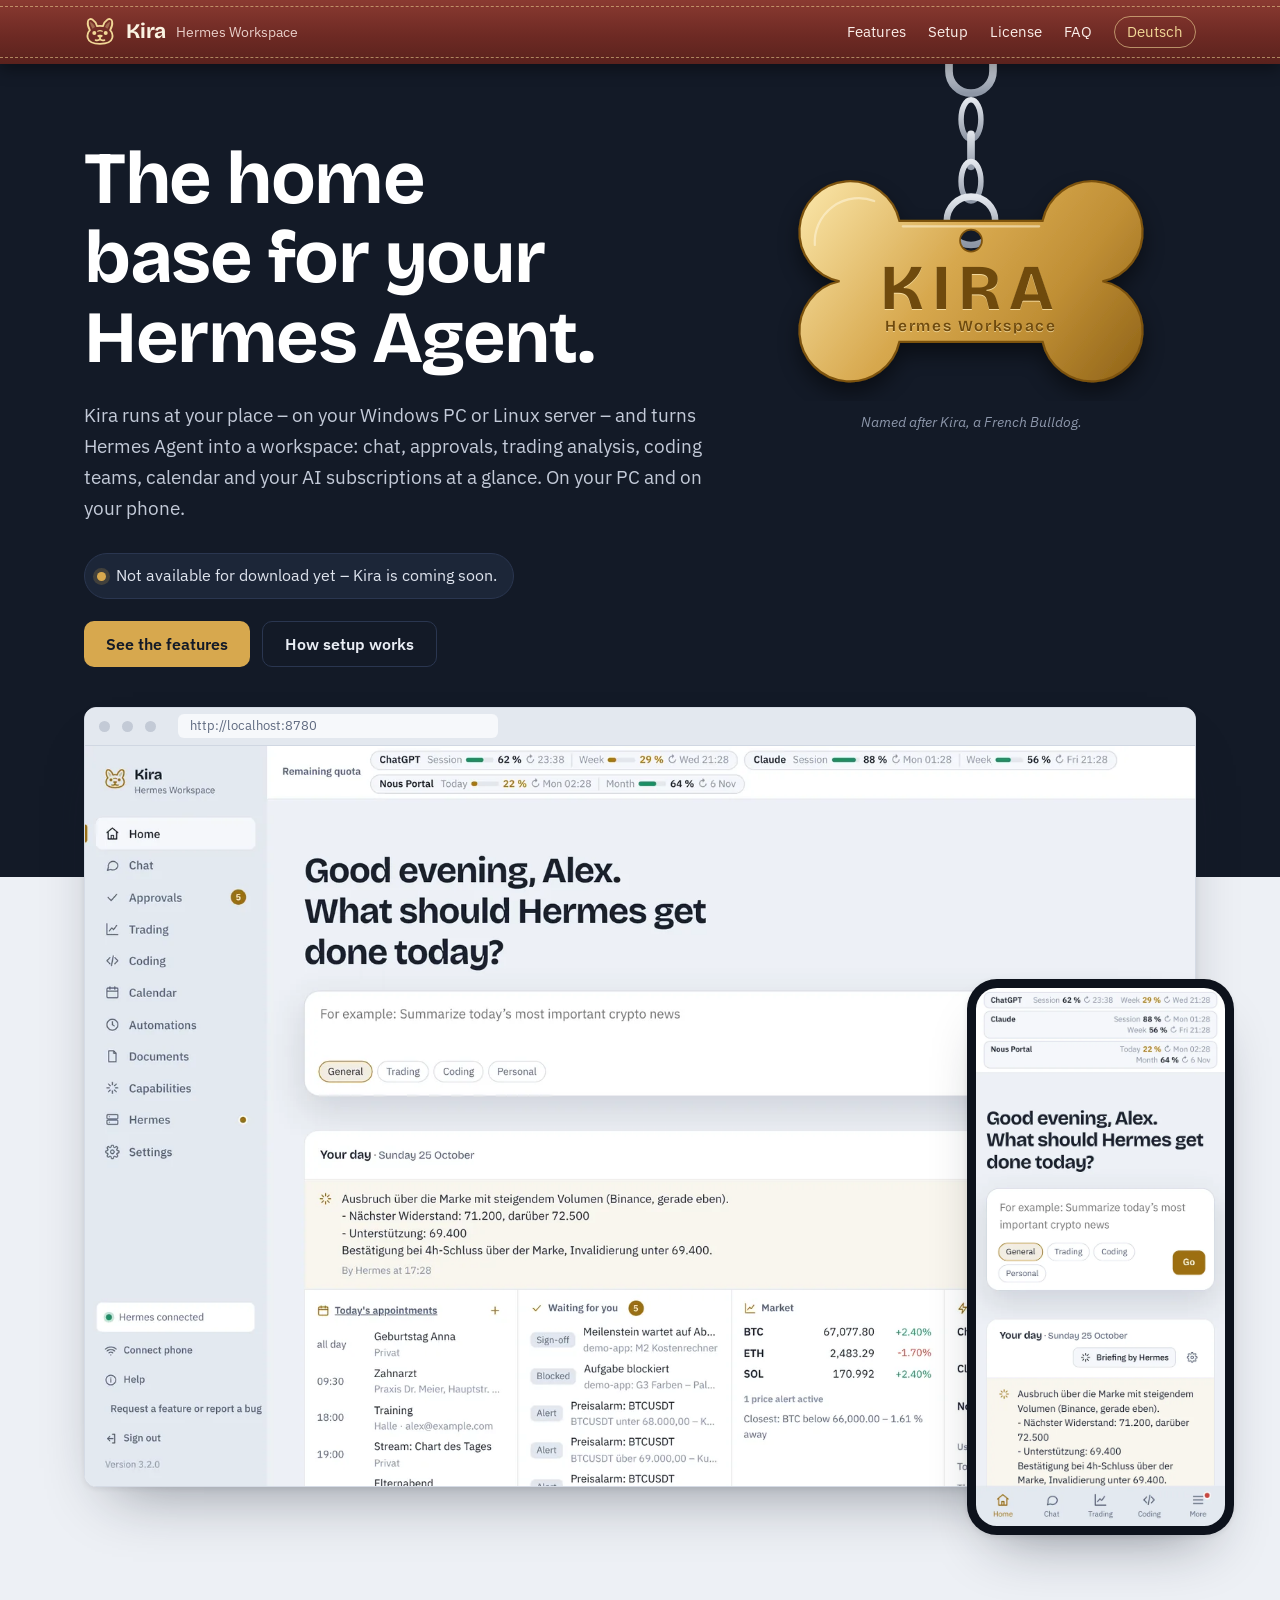
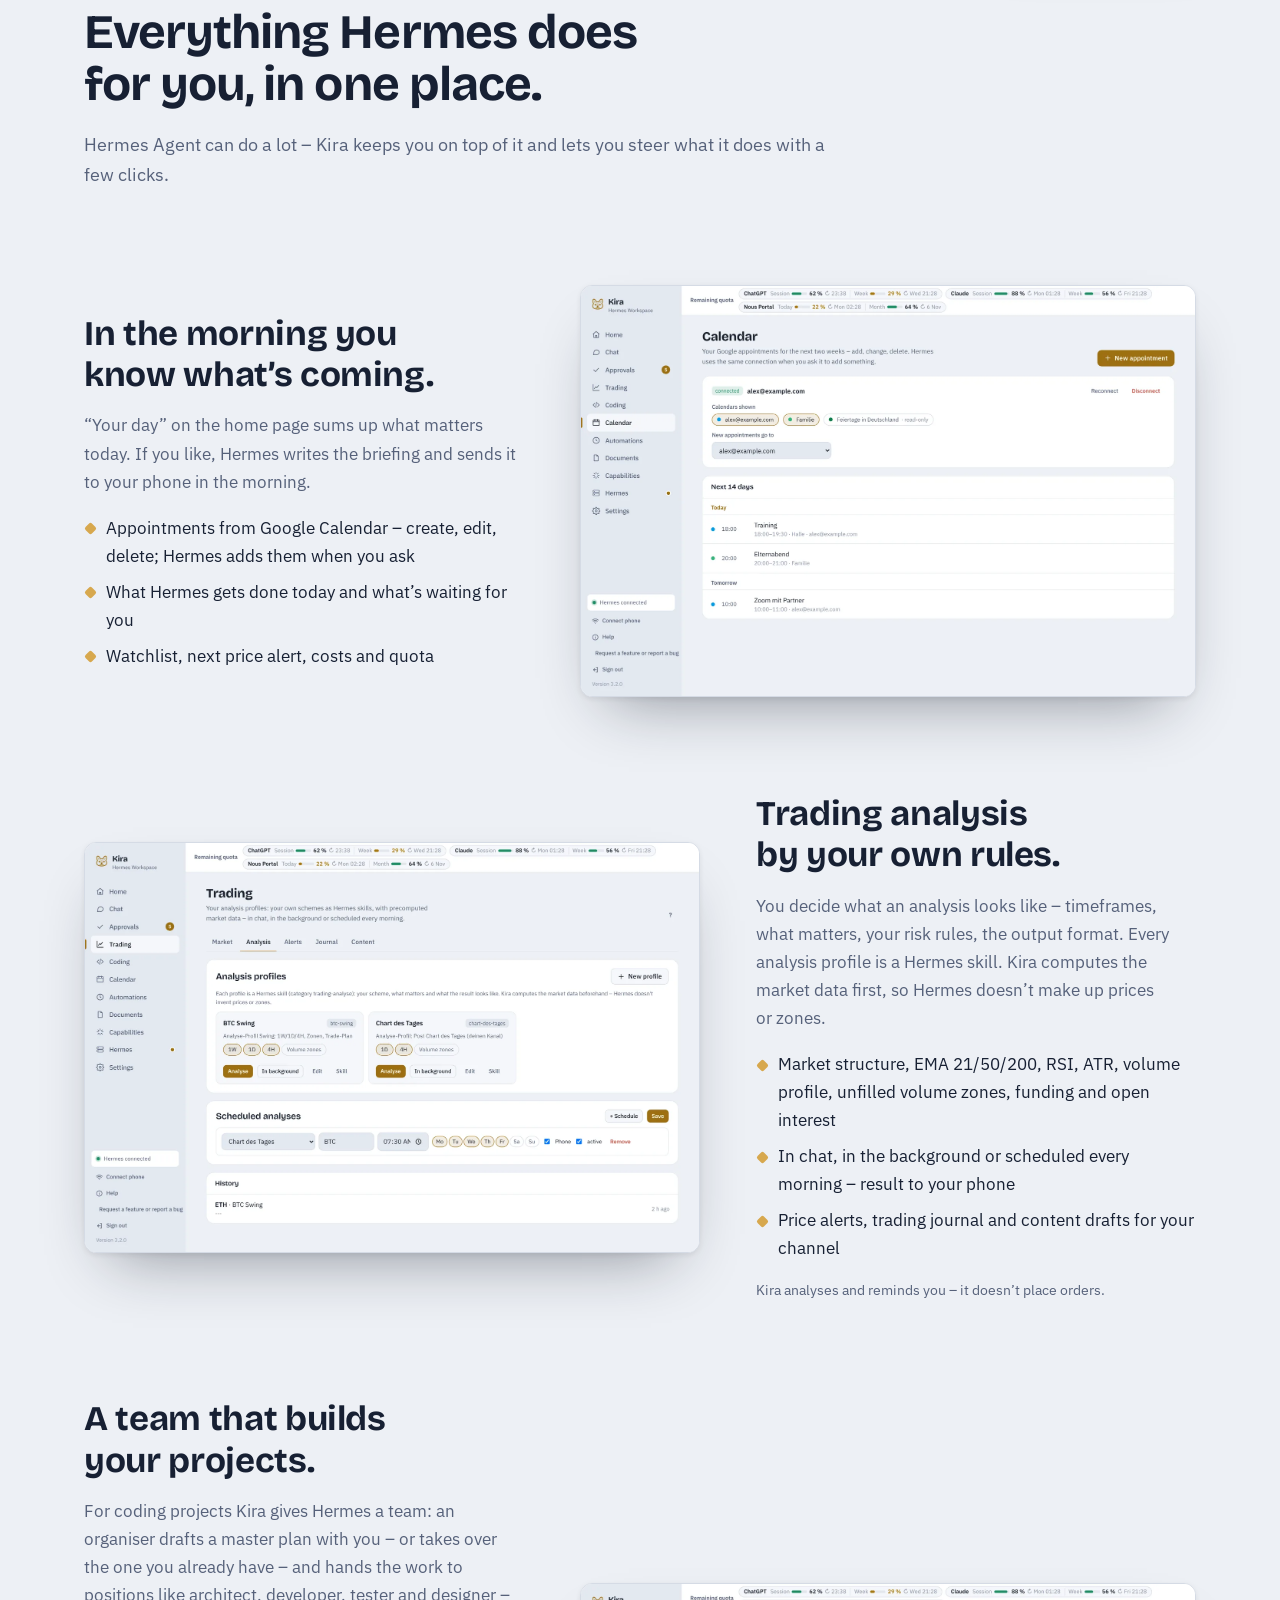
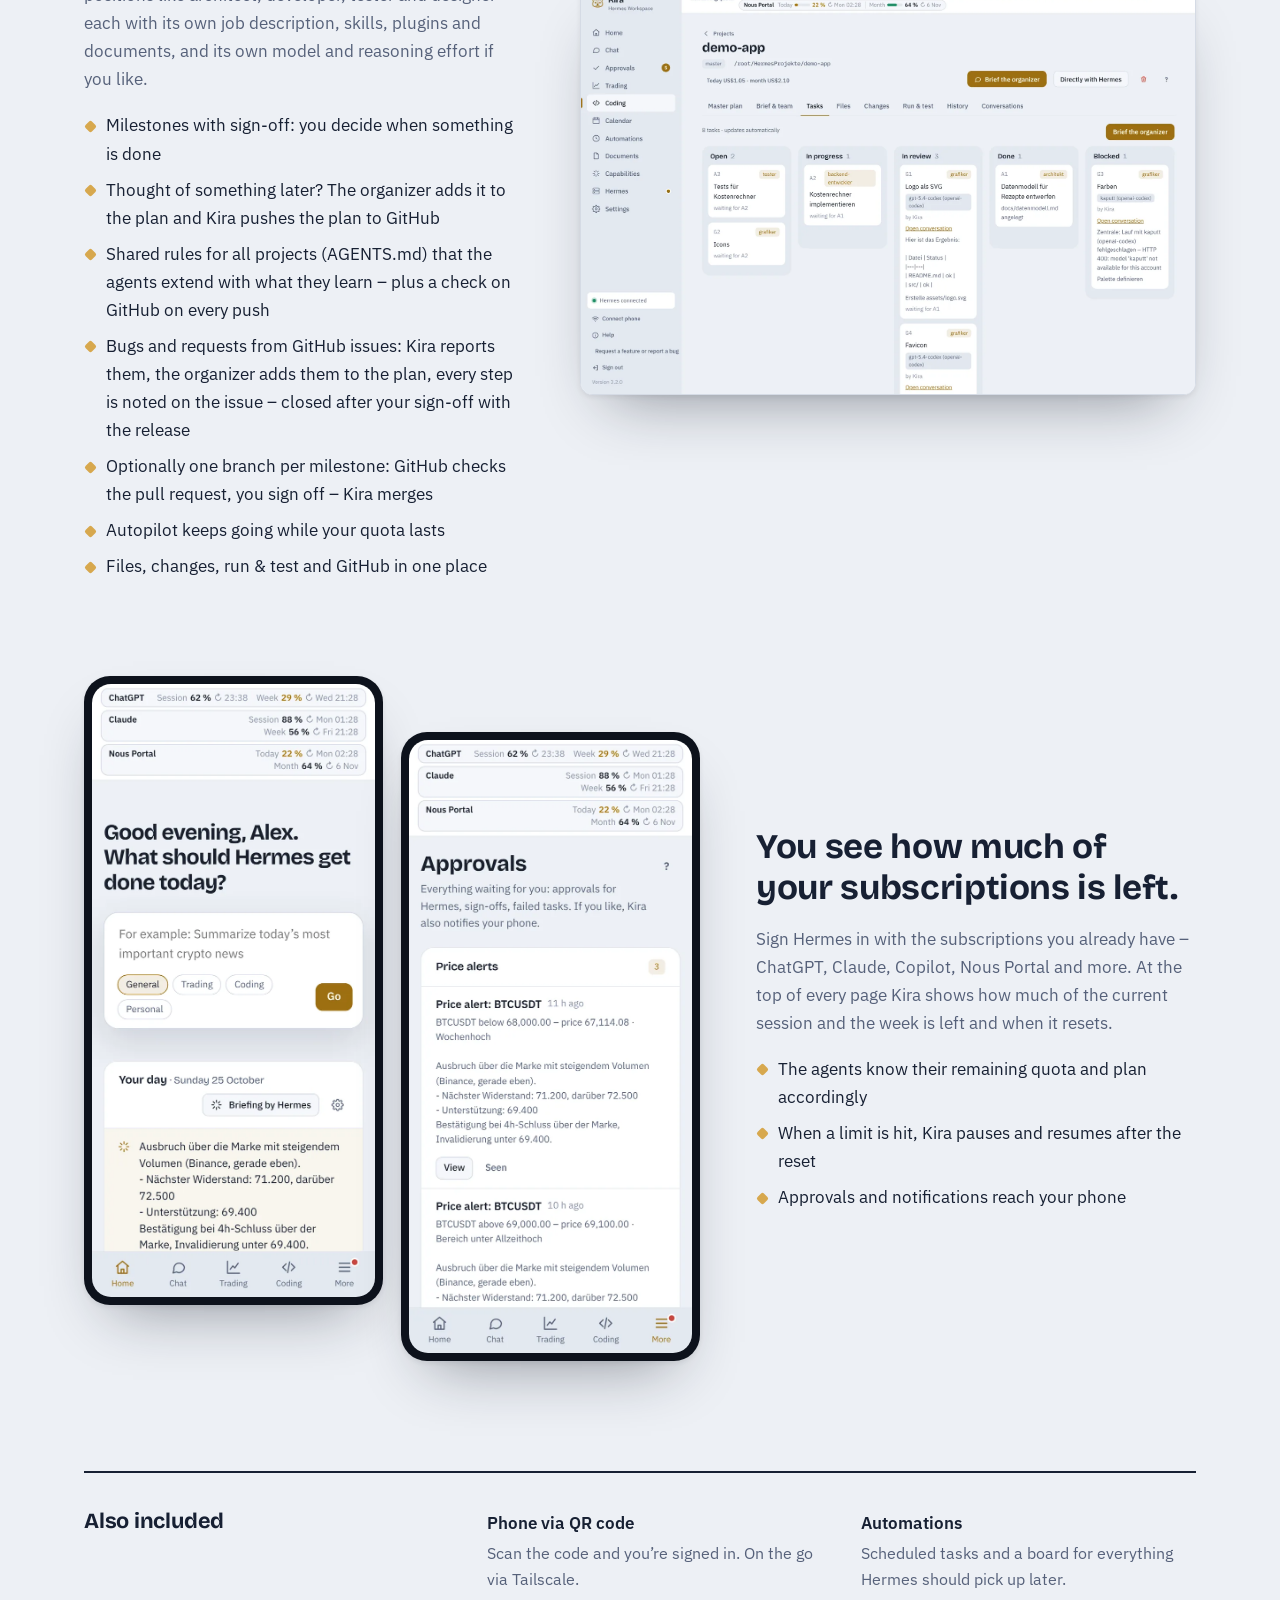
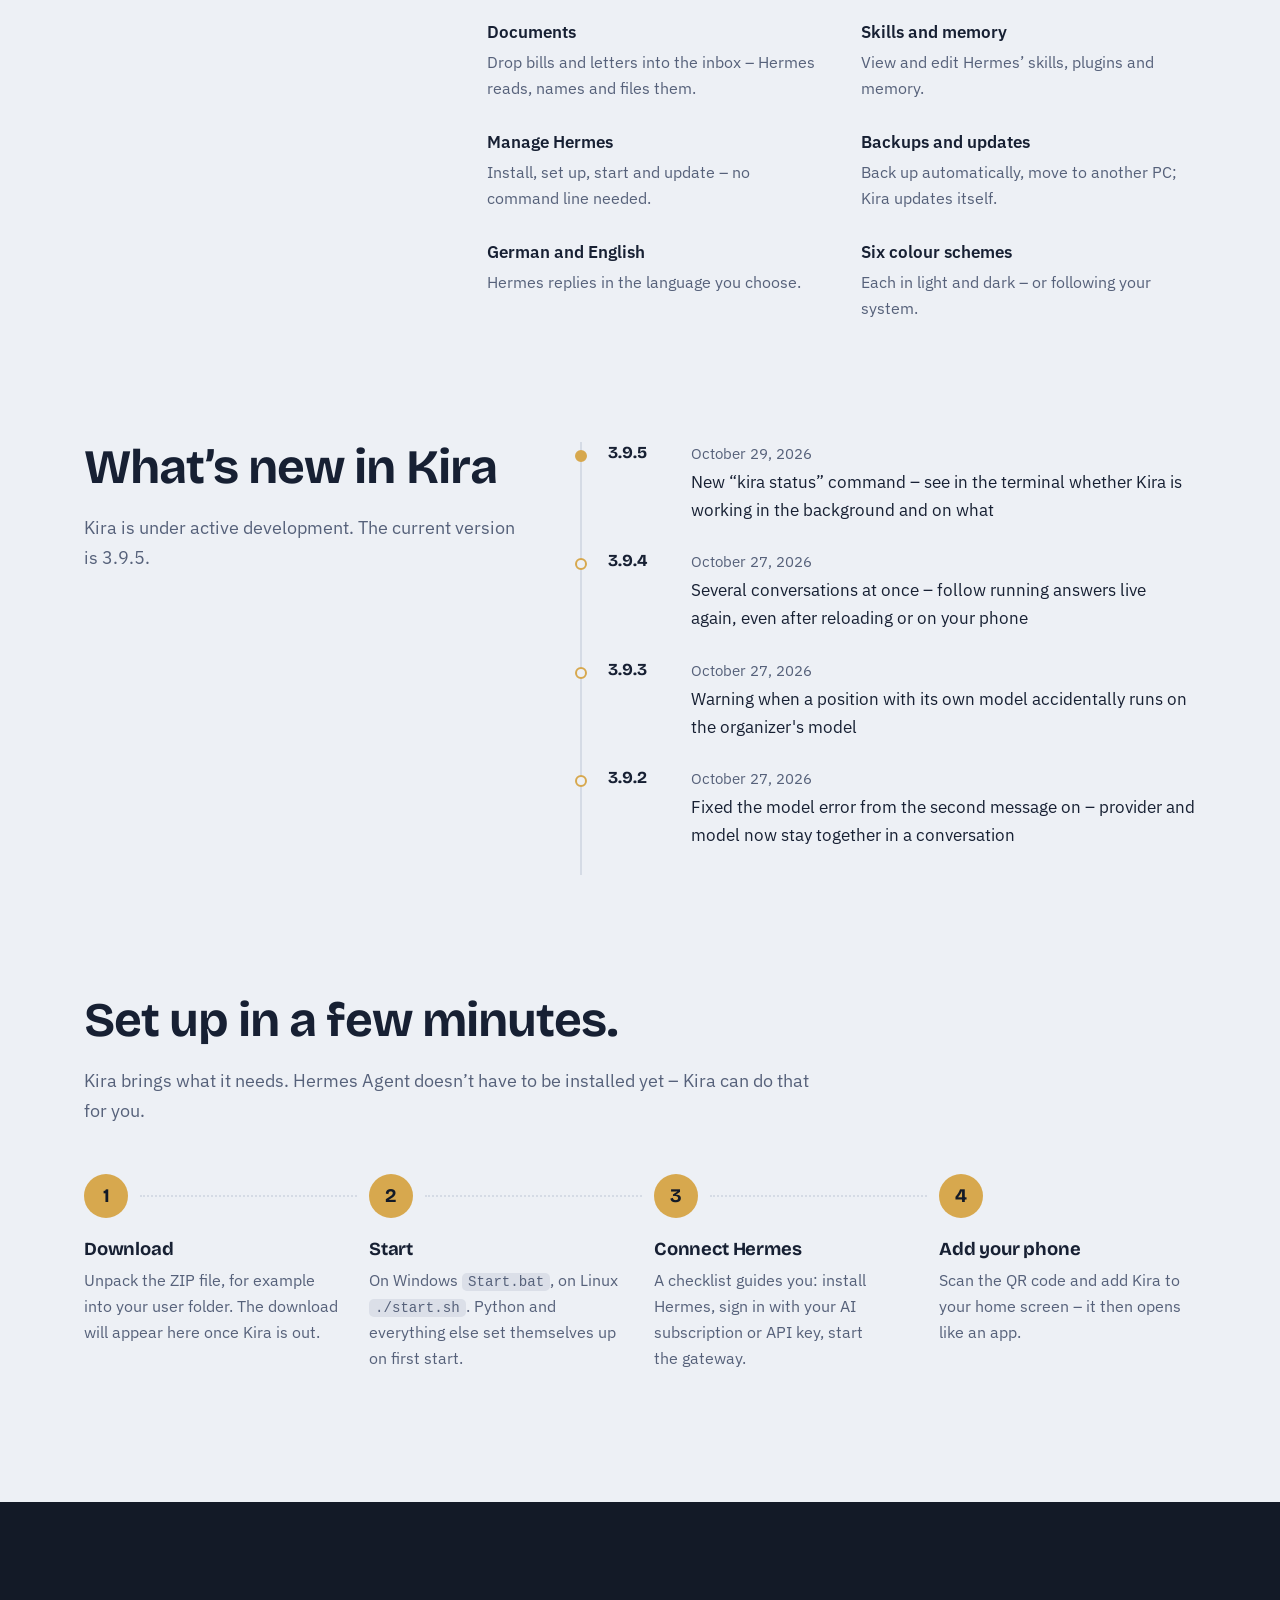
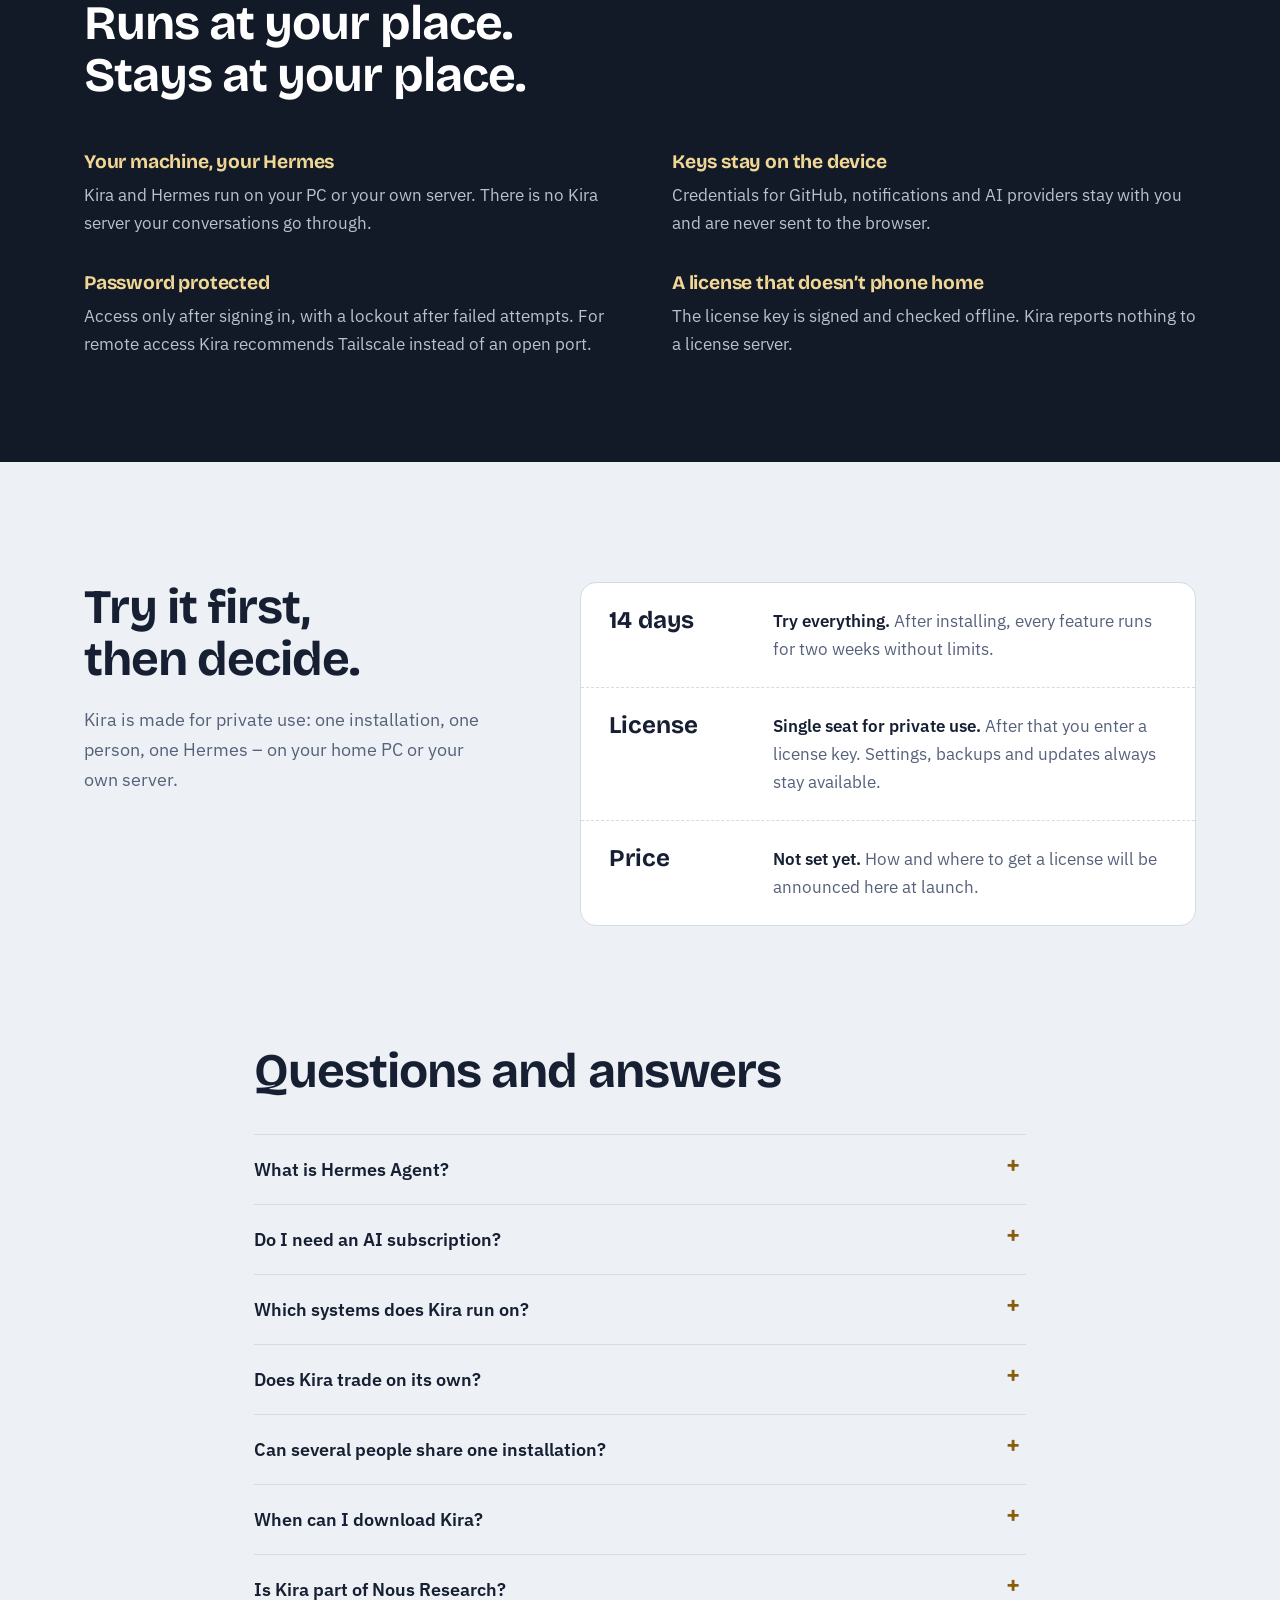
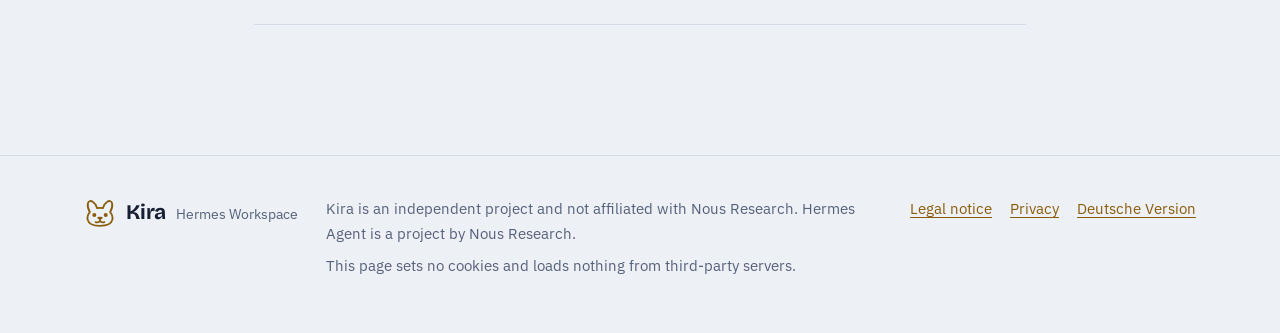
==== commit 59a7fef1: "Kira 3.9.5: Version und Neuigkeiten" ====
--- a/en/index.html
+++ b/en/index.html
@@ -179,12 +179,12 @@
 
   <section id="neu" aria-labelledby="neu-h">
     <div class="wrap news">
-      <div class="intro"><h2 id="neu-h">What’s new in Kira</h2><p>Kira is under active development. The current version is 3.9.4.</p></div>
+      <div class="intro"><h2 id="neu-h">What’s new in Kira</h2><p>Kira is under active development. The current version is 3.9.5.</p></div>
       <ol class="news-list">
+        <li><span class="news-v">3.9.5</span><time datetime="2026-10-29">October 29, 2026</time><span class="news-t">New “kira status” command – see in the terminal whether Kira is working in the background and on what</span></li>
         <li><span class="news-v">3.9.4</span><time datetime="2026-10-27">October 27, 2026</time><span class="news-t">Several conversations at once – follow running answers live again, even after reloading or on your phone</span></li>
         <li><span class="news-v">3.9.3</span><time datetime="2026-10-27">October 27, 2026</time><span class="news-t">Warning when a position with its own model accidentally runs on the organizer&#x27;s model</span></li>
         <li><span class="news-v">3.9.2</span><time datetime="2026-10-27">October 27, 2026</time><span class="news-t">Fixed the model error from the second message on – provider and model now stay together in a conversation</span></li>
-        <li><span class="news-v">3.9.1</span><time datetime="2026-10-27">October 27, 2026</time><span class="news-t">Kira notifies you without an open window – GitHub sync and update checks run in the background</span></li>
       </ol>
     </div>
   </section>
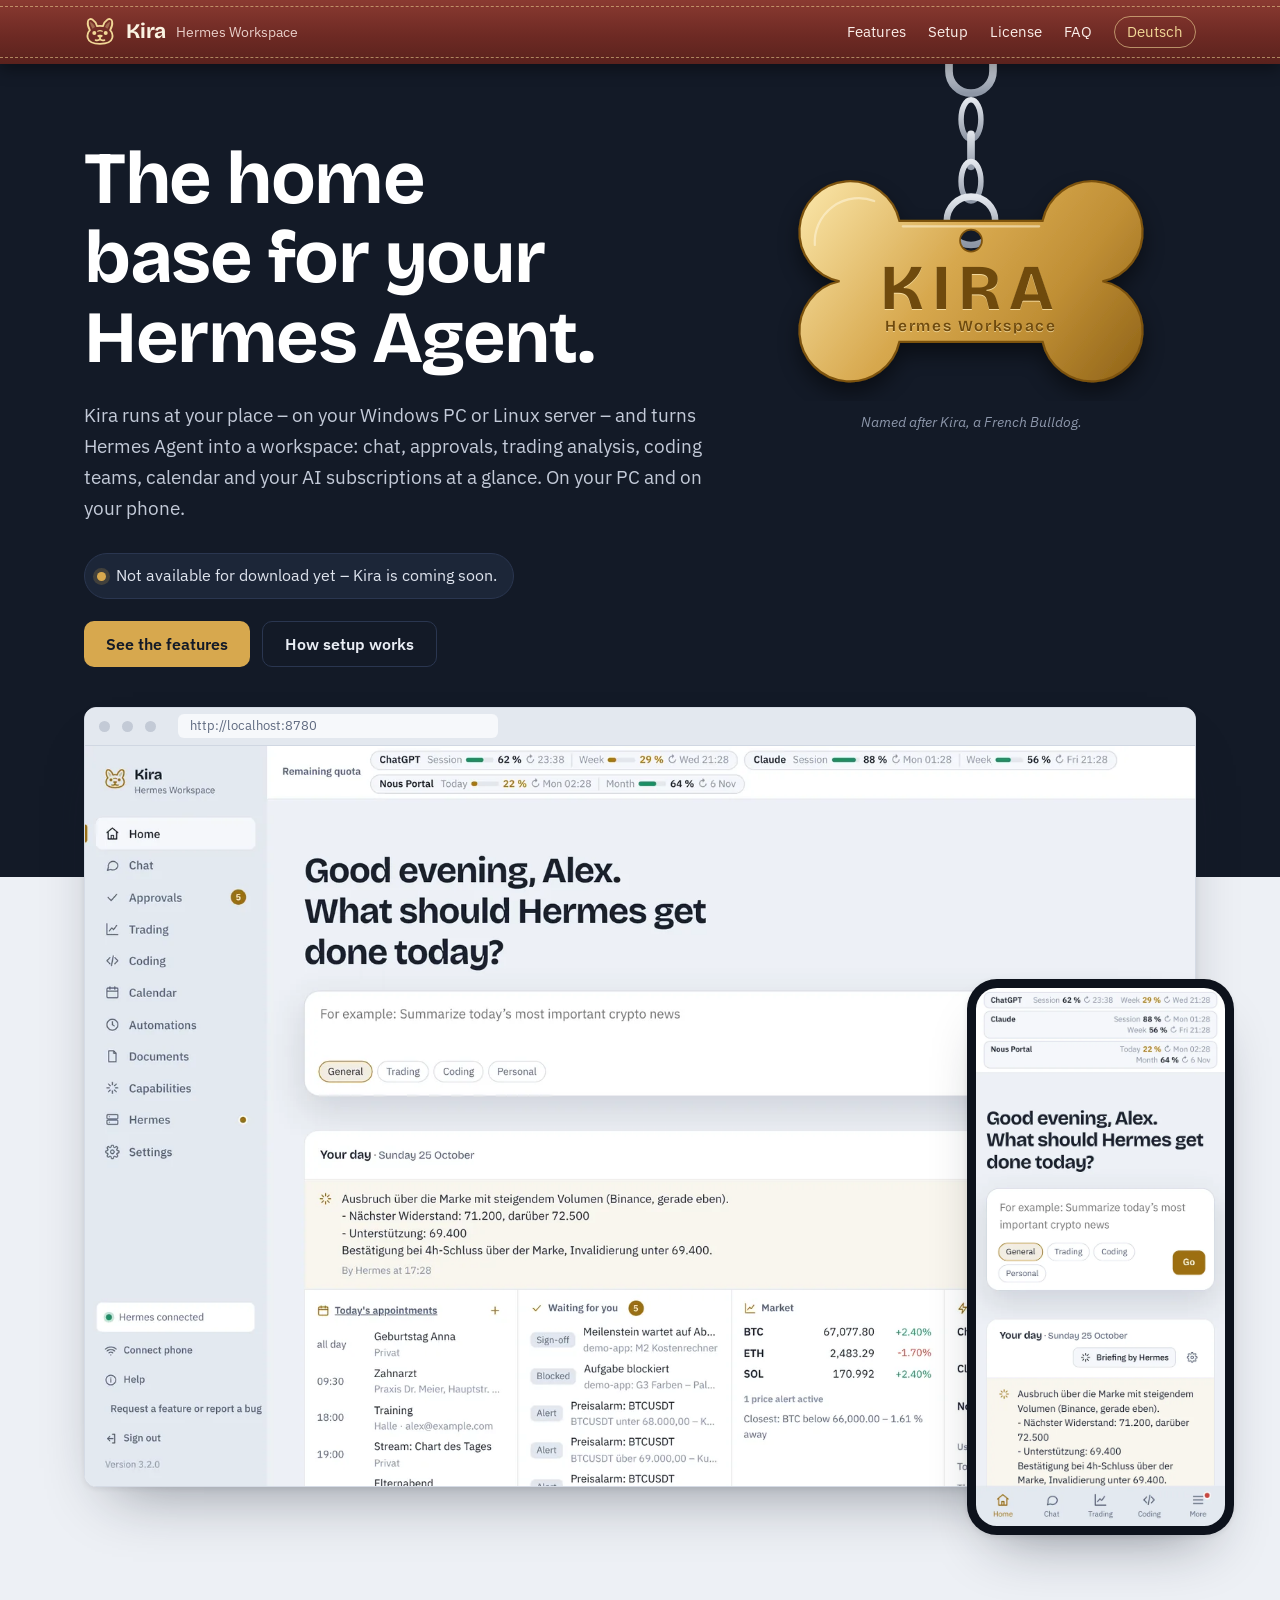
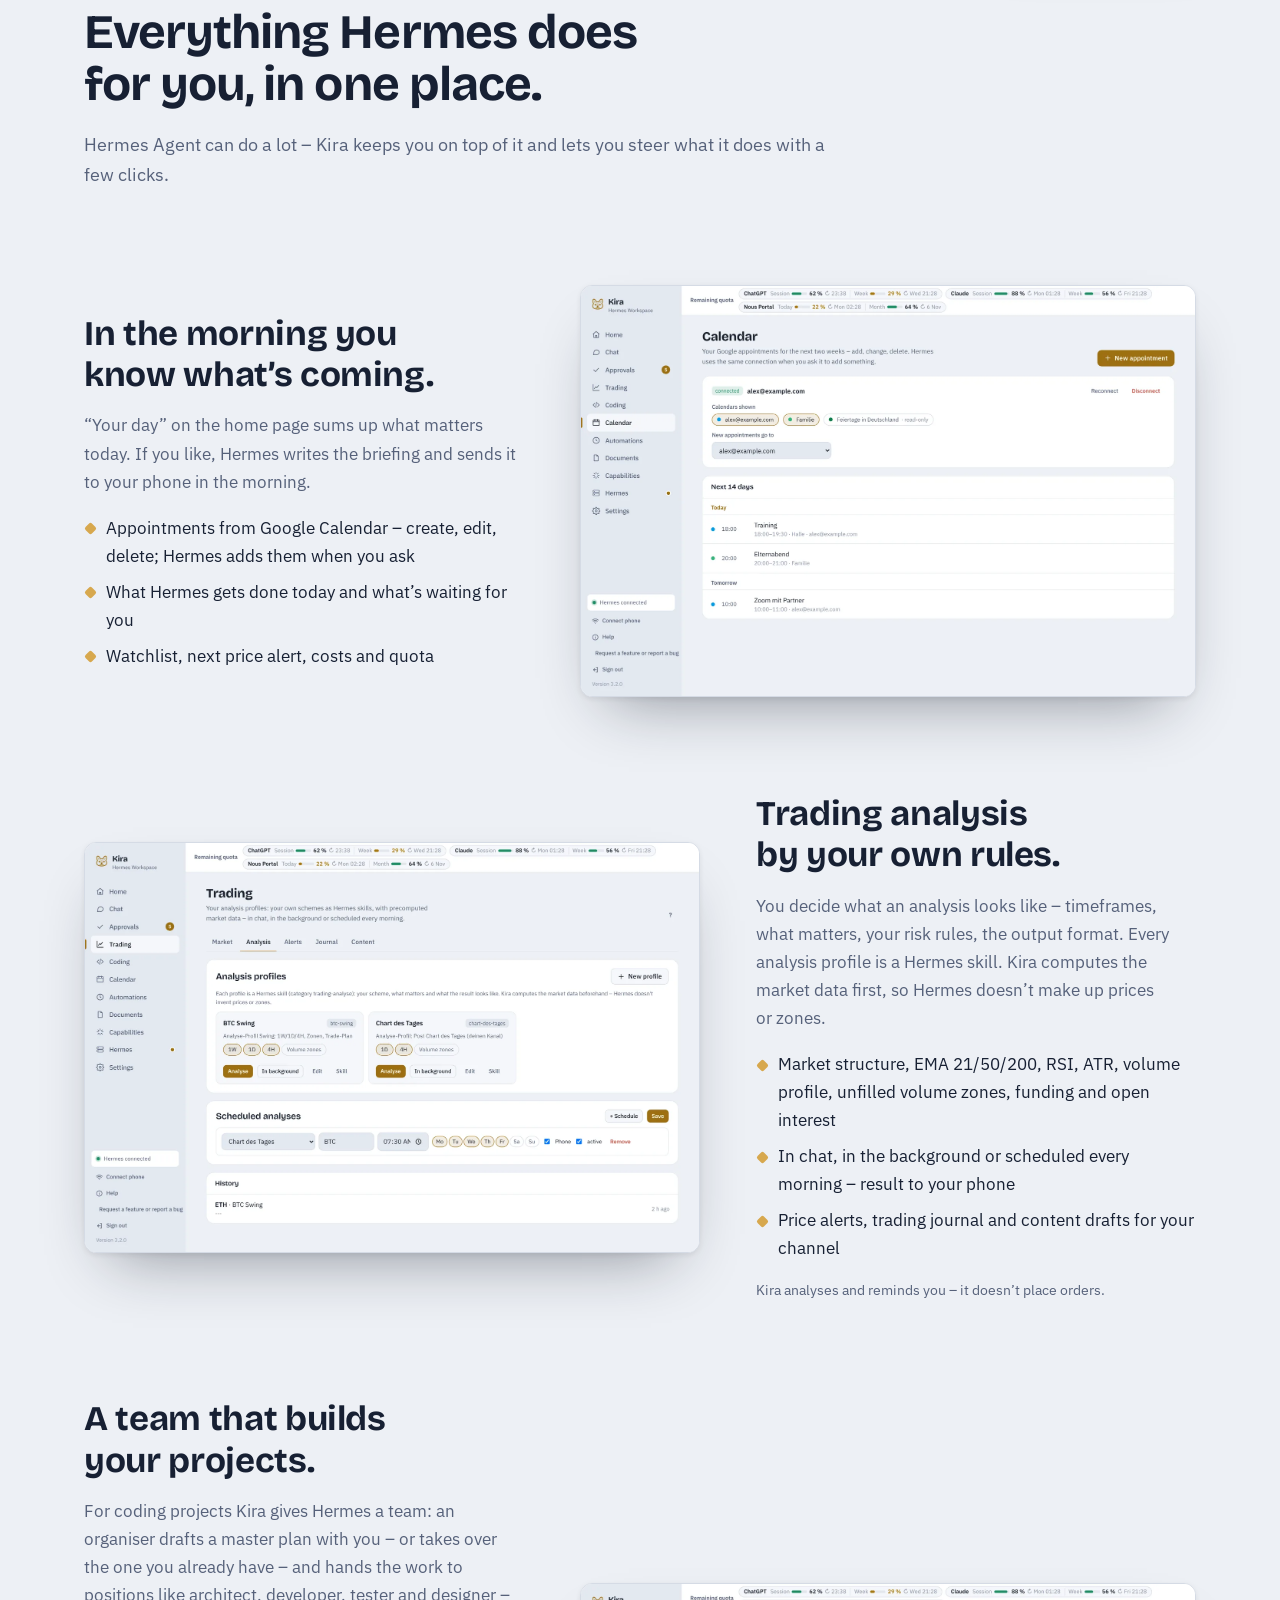
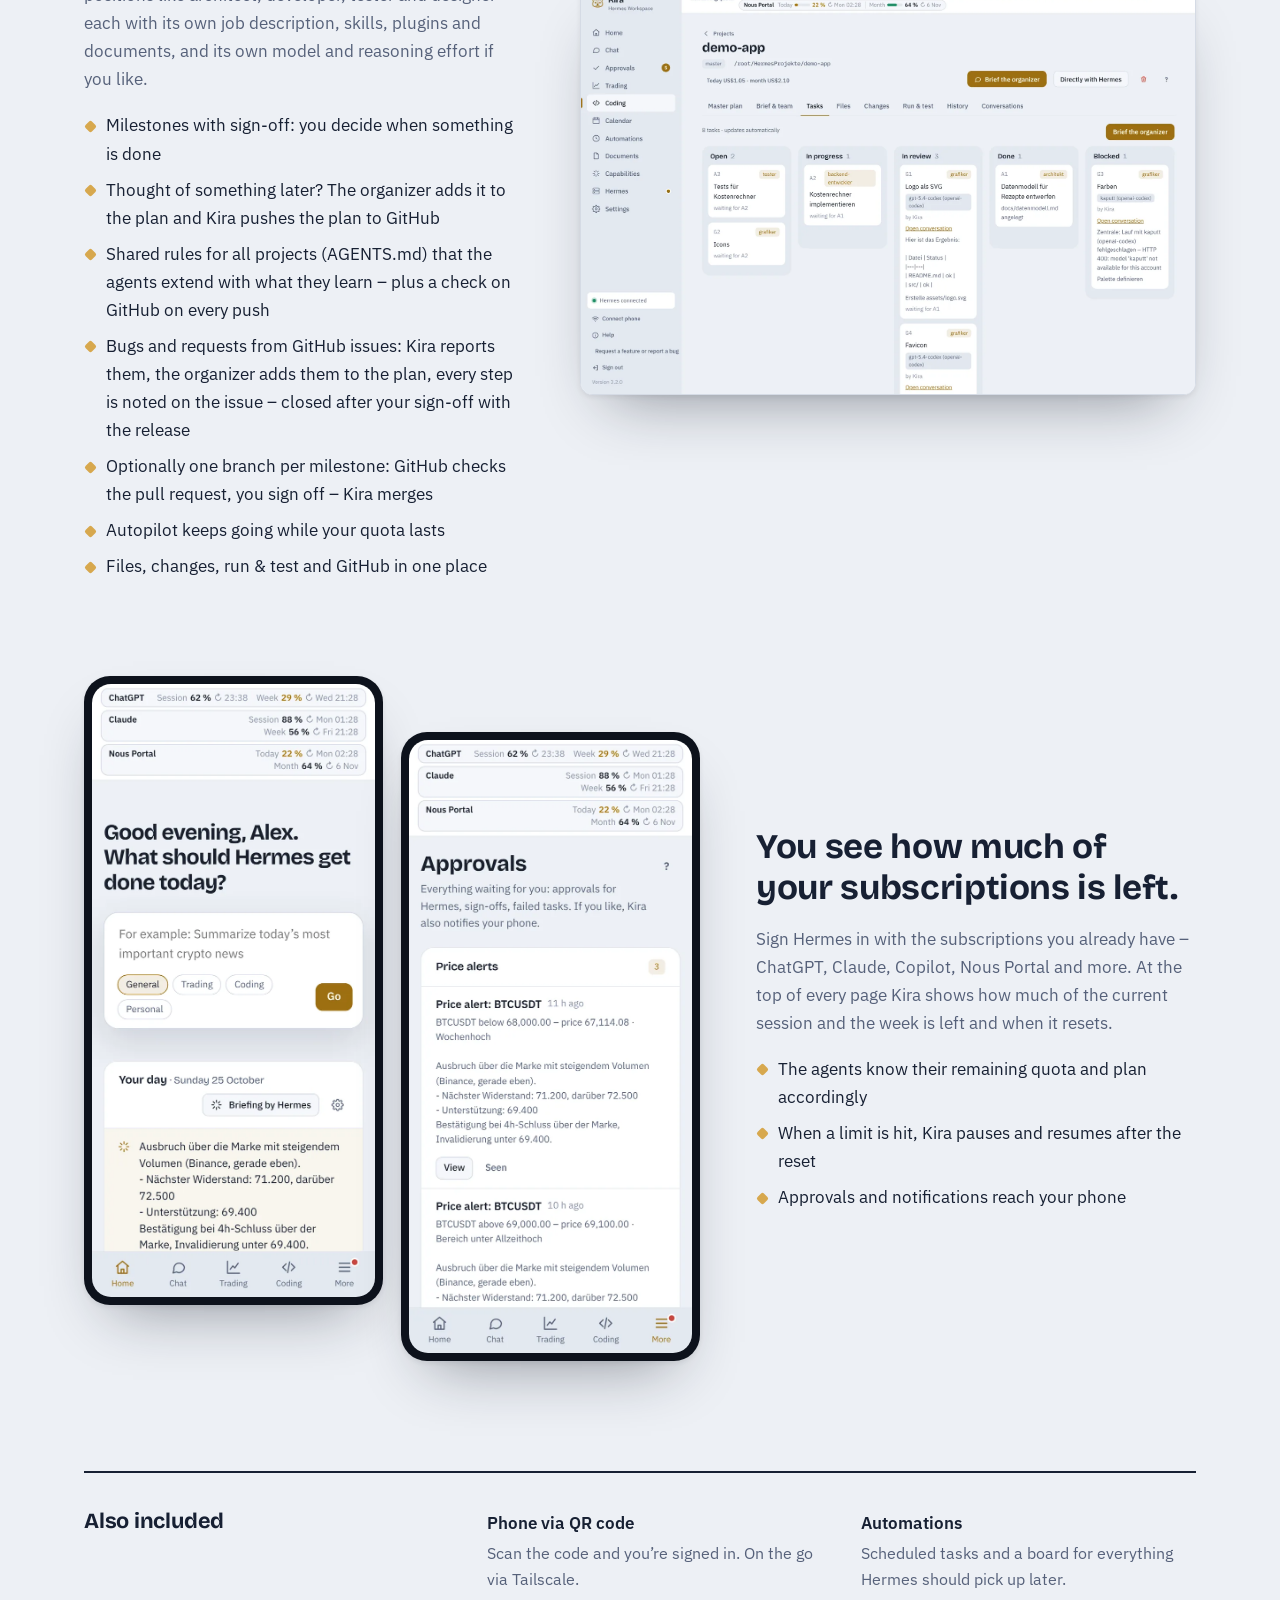
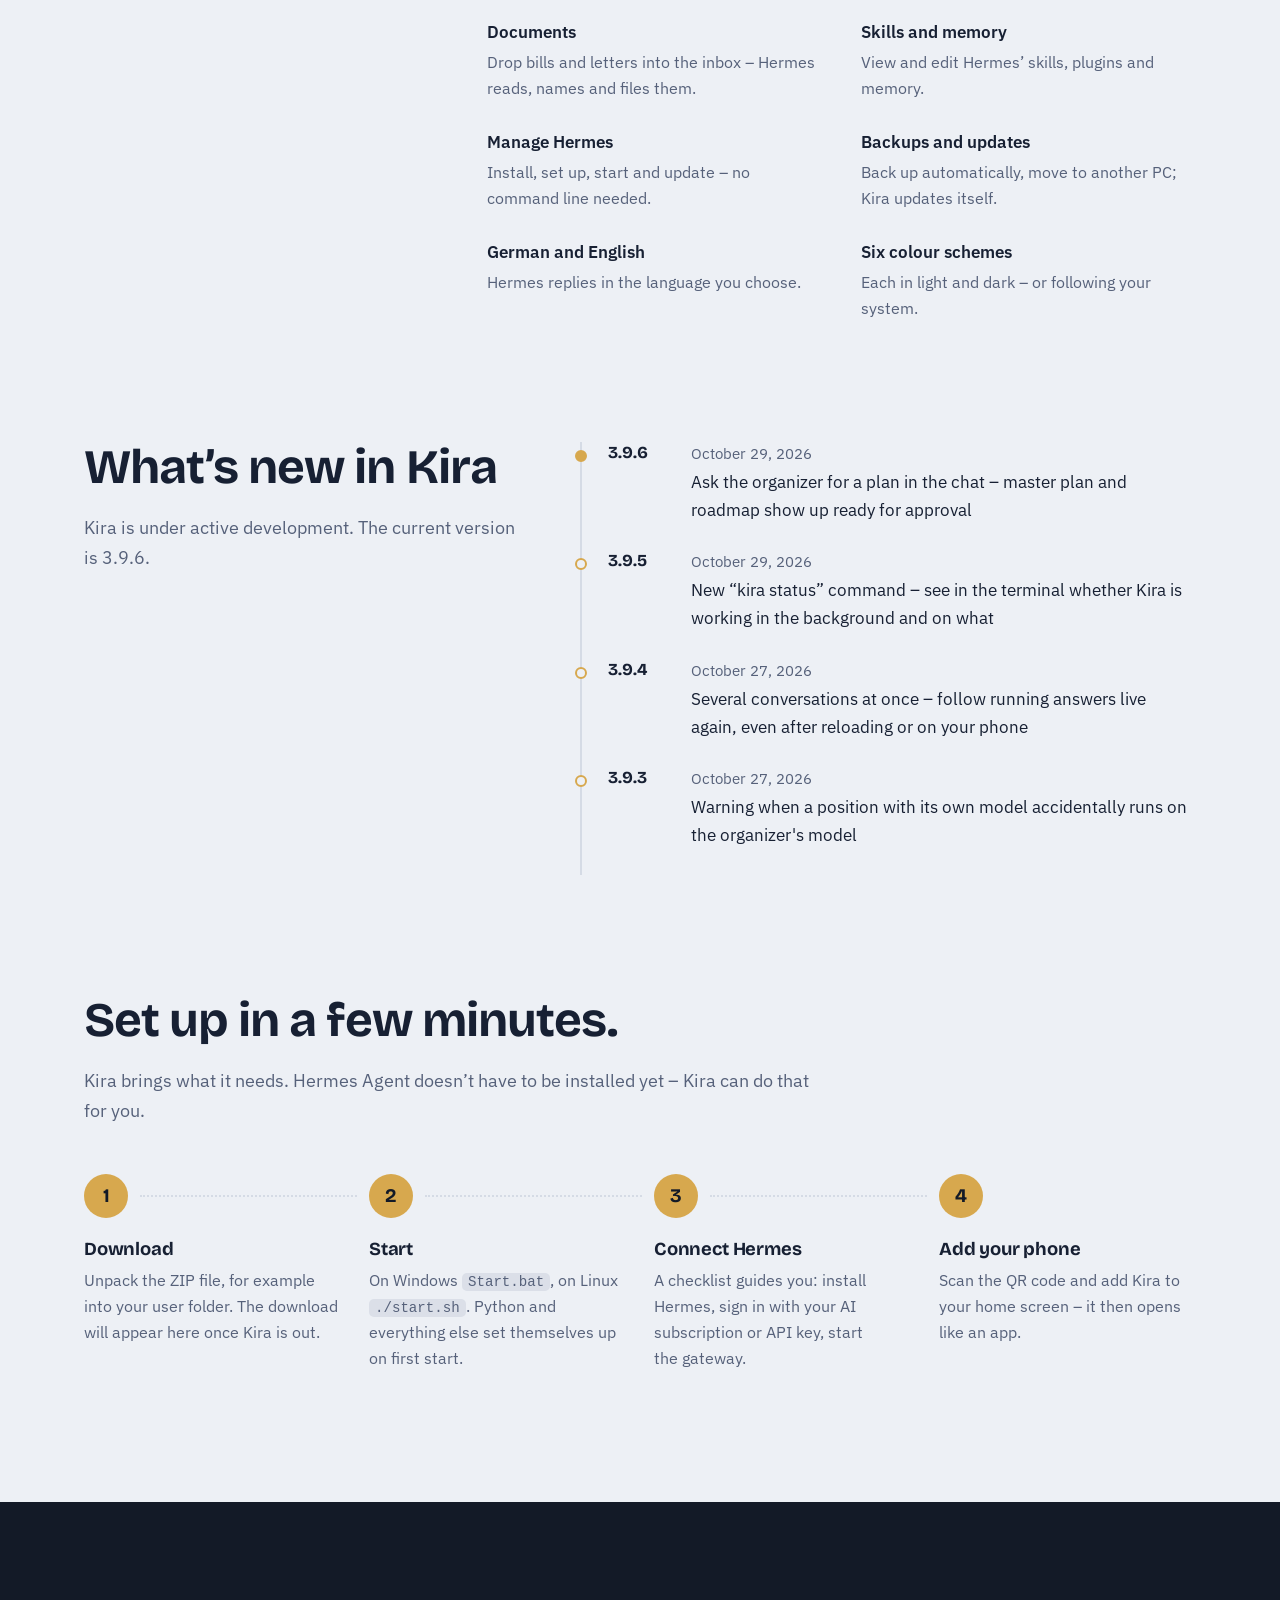
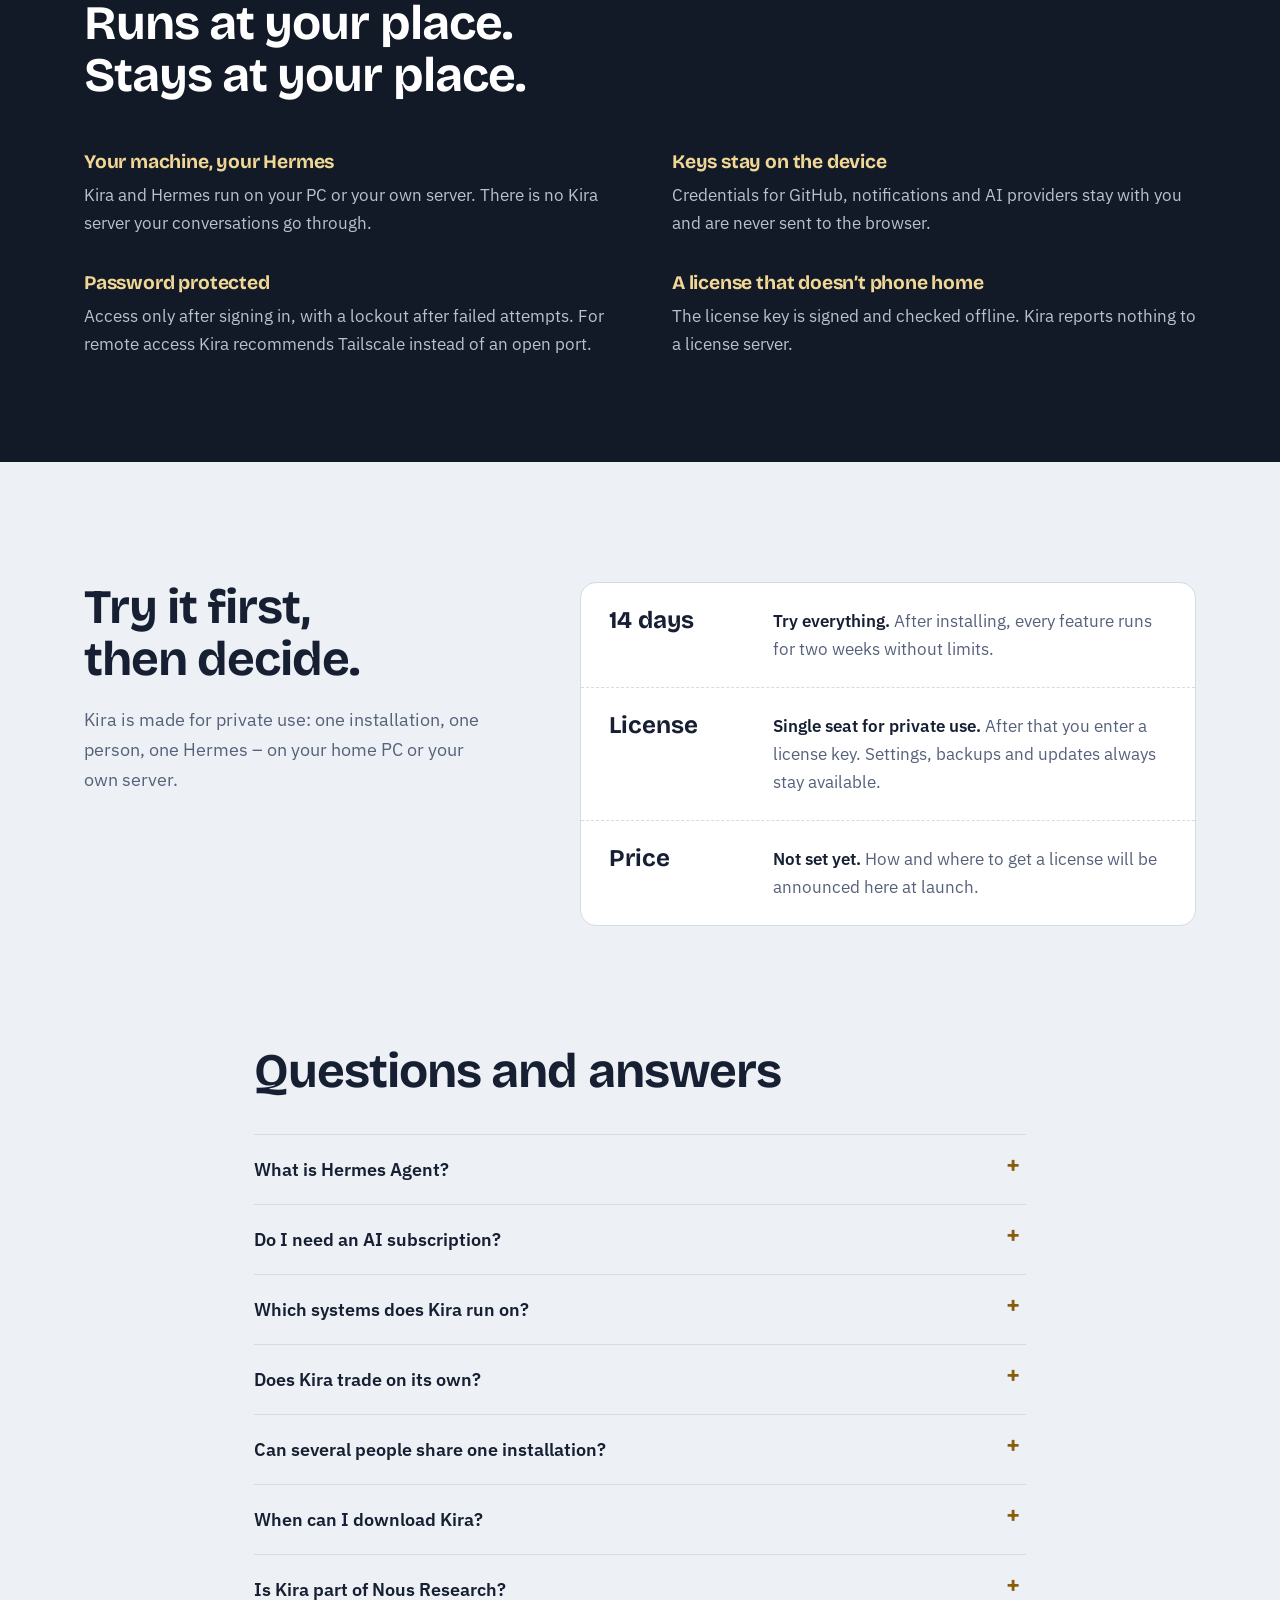
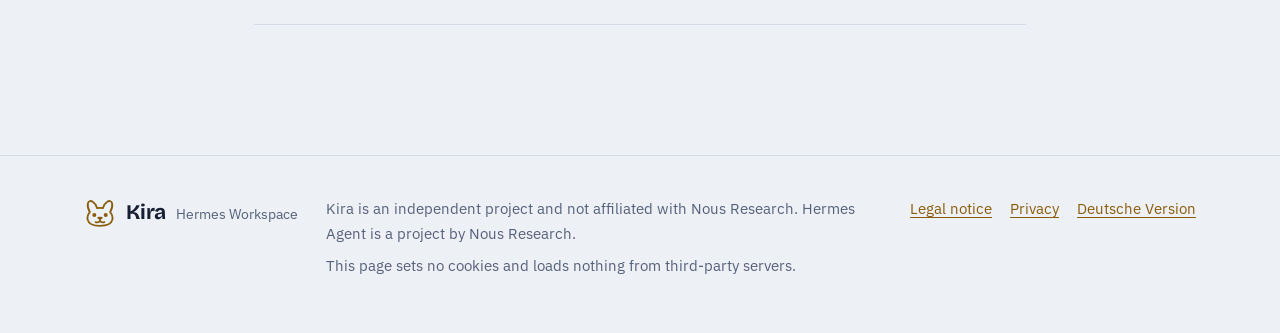
==== commit c5e96220: "Kira 3.9.6: Version und Neuigkeiten" ====
--- a/en/index.html
+++ b/en/index.html
@@ -179,12 +179,12 @@
 
   <section id="neu" aria-labelledby="neu-h">
     <div class="wrap news">
-      <div class="intro"><h2 id="neu-h">What’s new in Kira</h2><p>Kira is under active development. The current version is 3.9.5.</p></div>
+      <div class="intro"><h2 id="neu-h">What’s new in Kira</h2><p>Kira is under active development. The current version is 3.9.6.</p></div>
       <ol class="news-list">
+        <li><span class="news-v">3.9.6</span><time datetime="2026-10-29">October 29, 2026</time><span class="news-t">Ask the organizer for a plan in the chat – master plan and roadmap show up ready for approval</span></li>
         <li><span class="news-v">3.9.5</span><time datetime="2026-10-29">October 29, 2026</time><span class="news-t">New “kira status” command – see in the terminal whether Kira is working in the background and on what</span></li>
         <li><span class="news-v">3.9.4</span><time datetime="2026-10-27">October 27, 2026</time><span class="news-t">Several conversations at once – follow running answers live again, even after reloading or on your phone</span></li>
         <li><span class="news-v">3.9.3</span><time datetime="2026-10-27">October 27, 2026</time><span class="news-t">Warning when a position with its own model accidentally runs on the organizer&#x27;s model</span></li>
-        <li><span class="news-v">3.9.2</span><time datetime="2026-10-27">October 27, 2026</time><span class="news-t">Fixed the model error from the second message on – provider and model now stay together in a conversation</span></li>
       </ol>
     </div>
   </section>
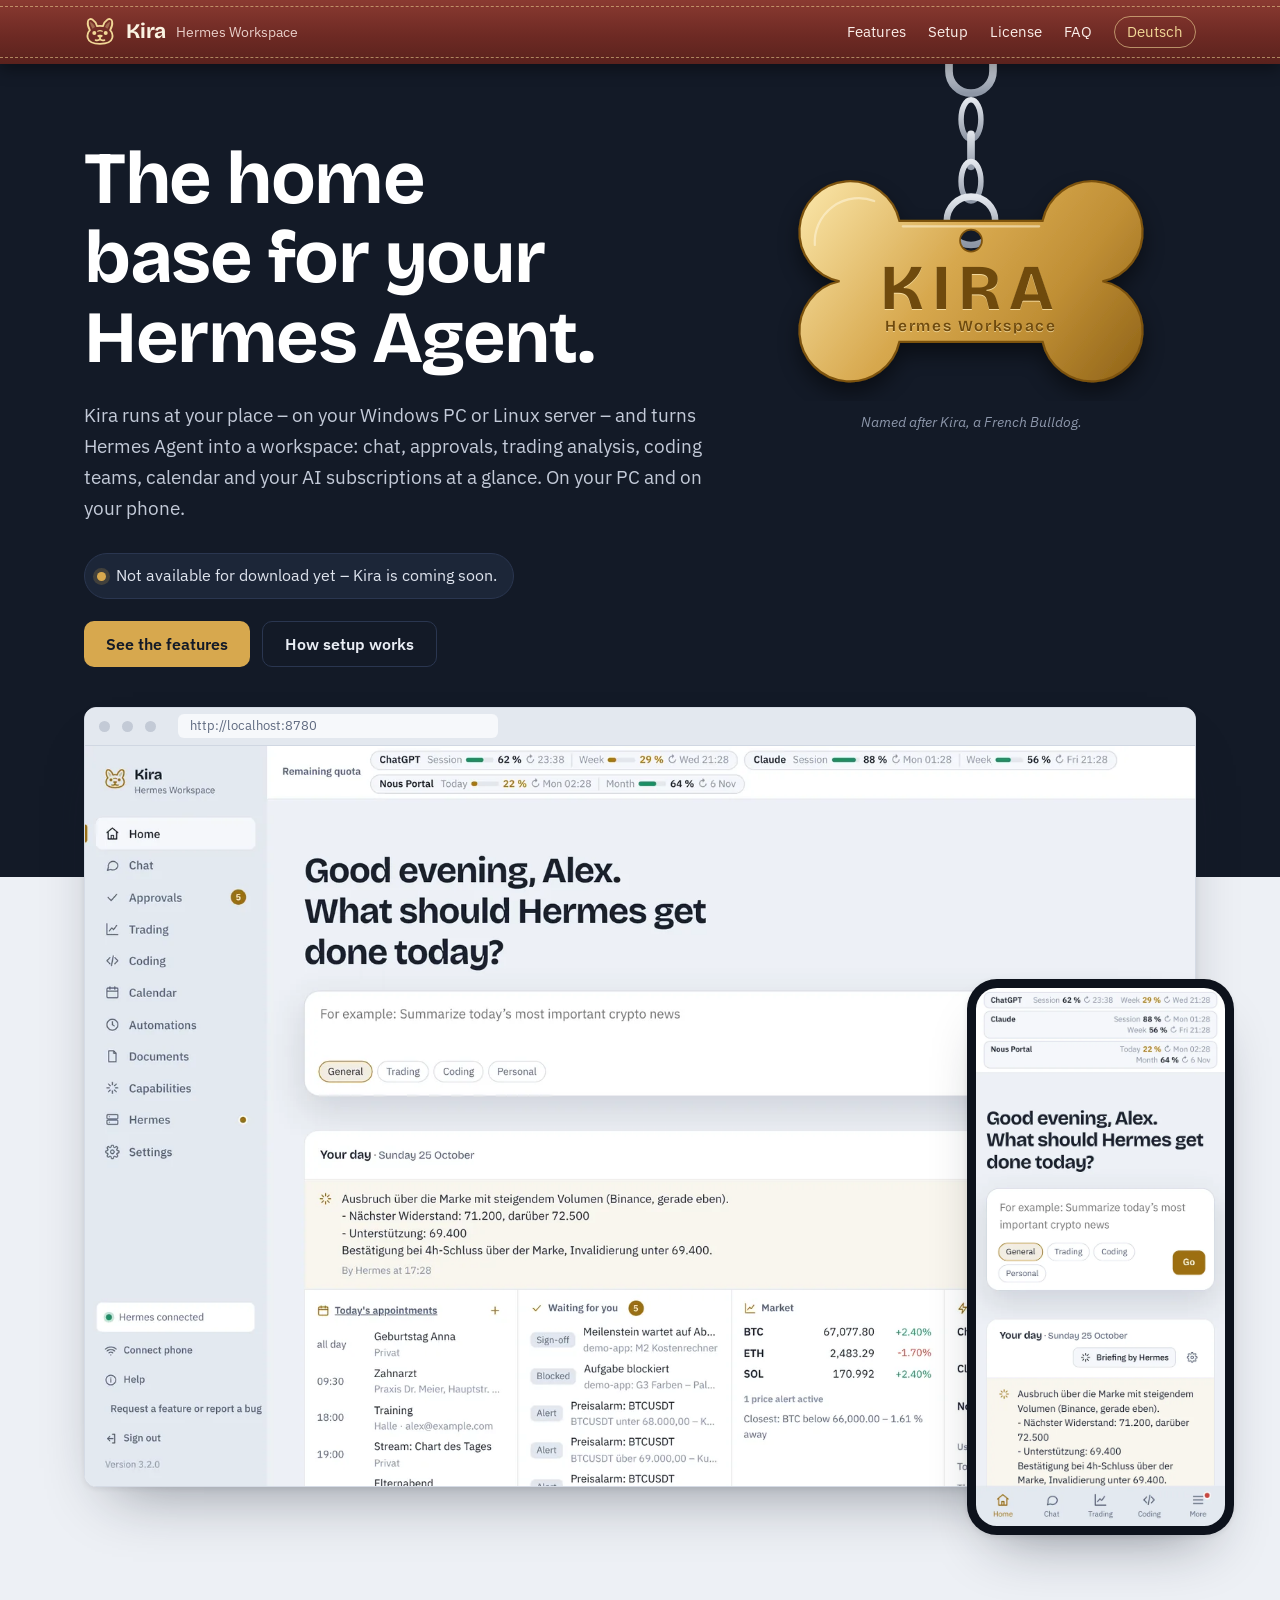
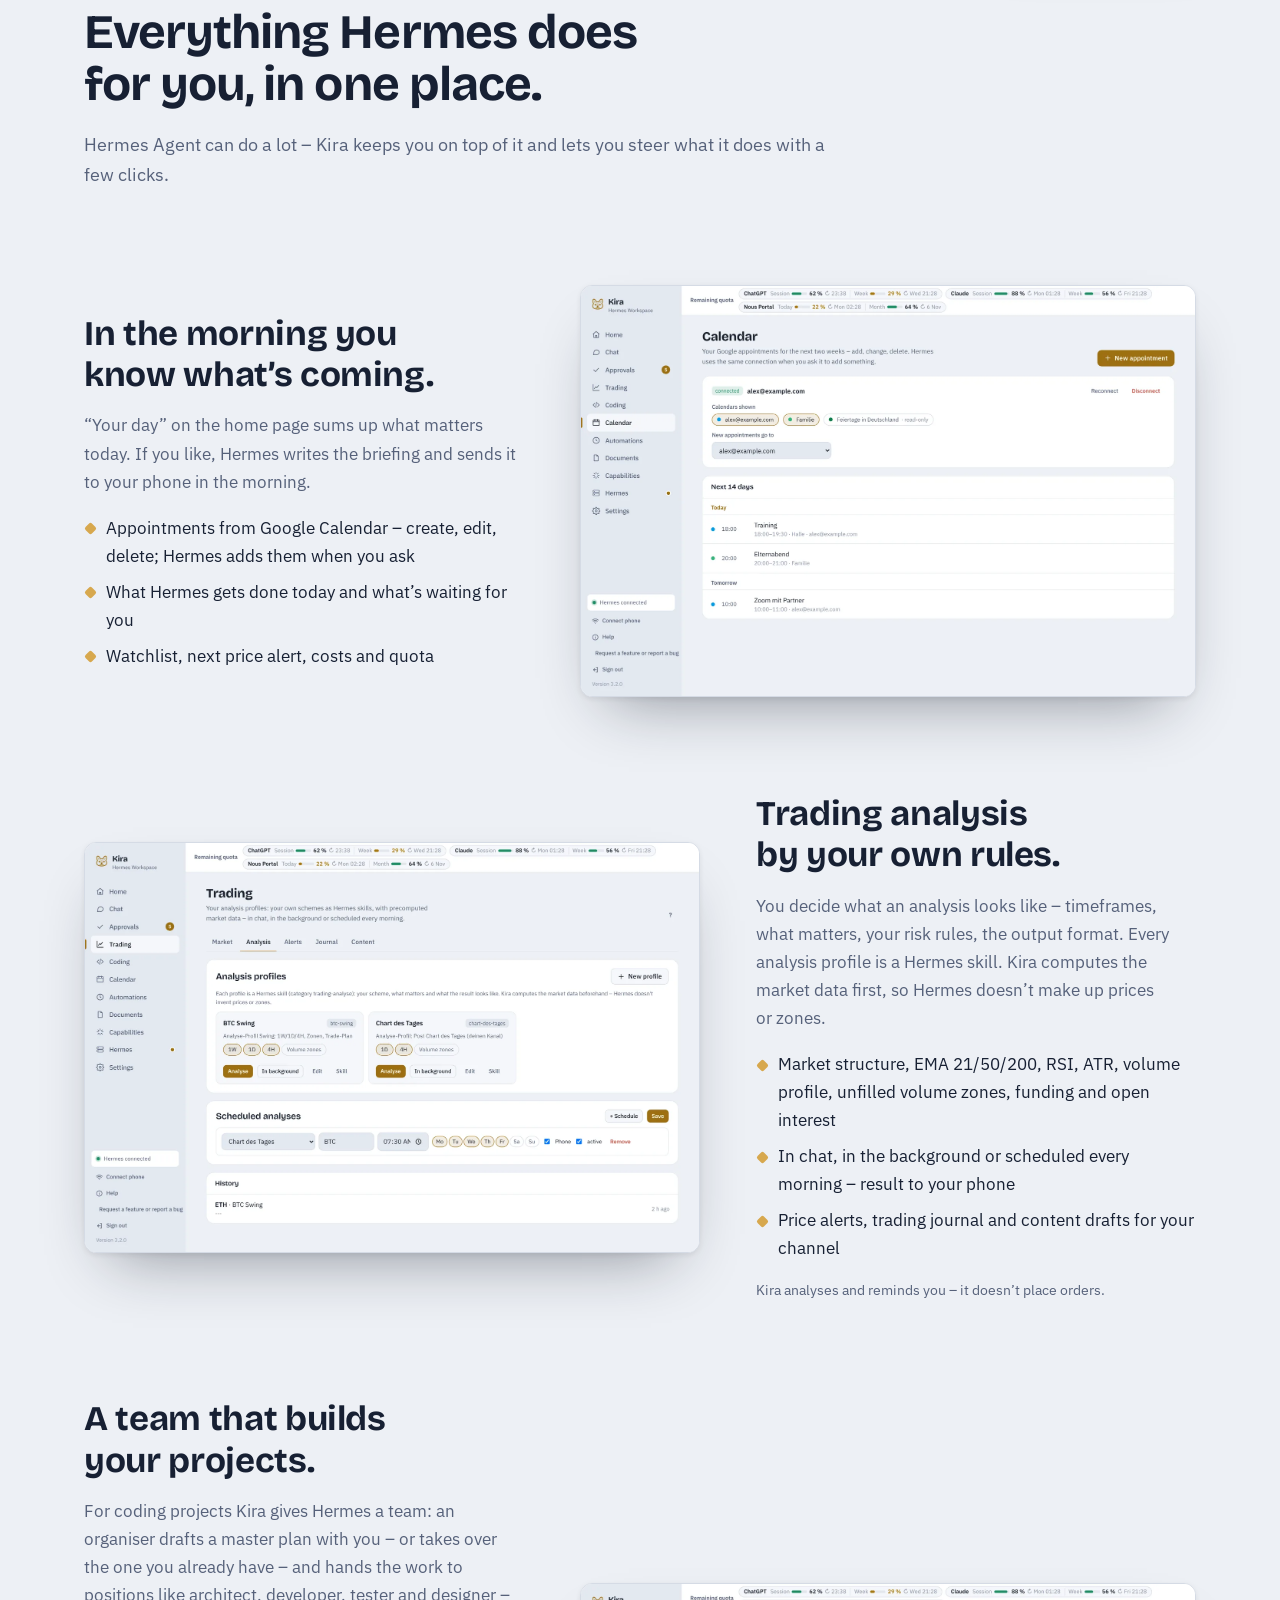
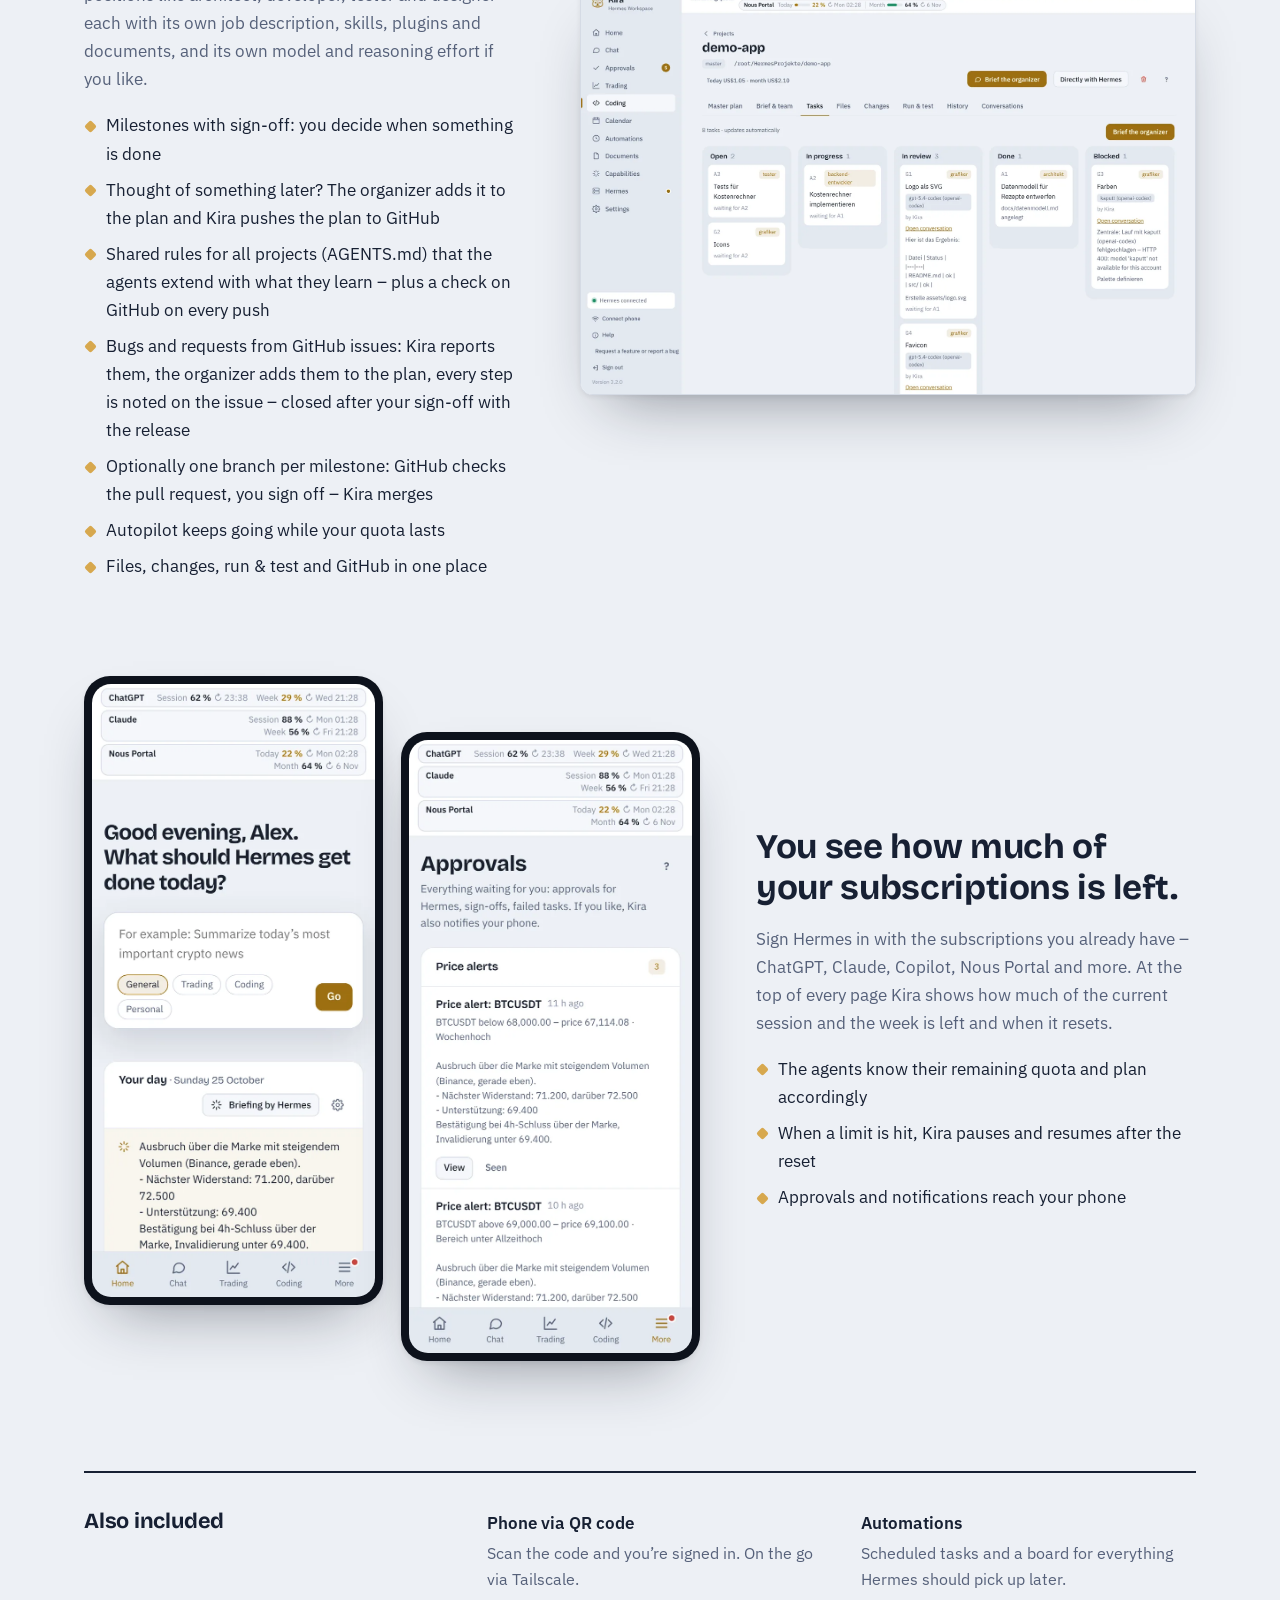
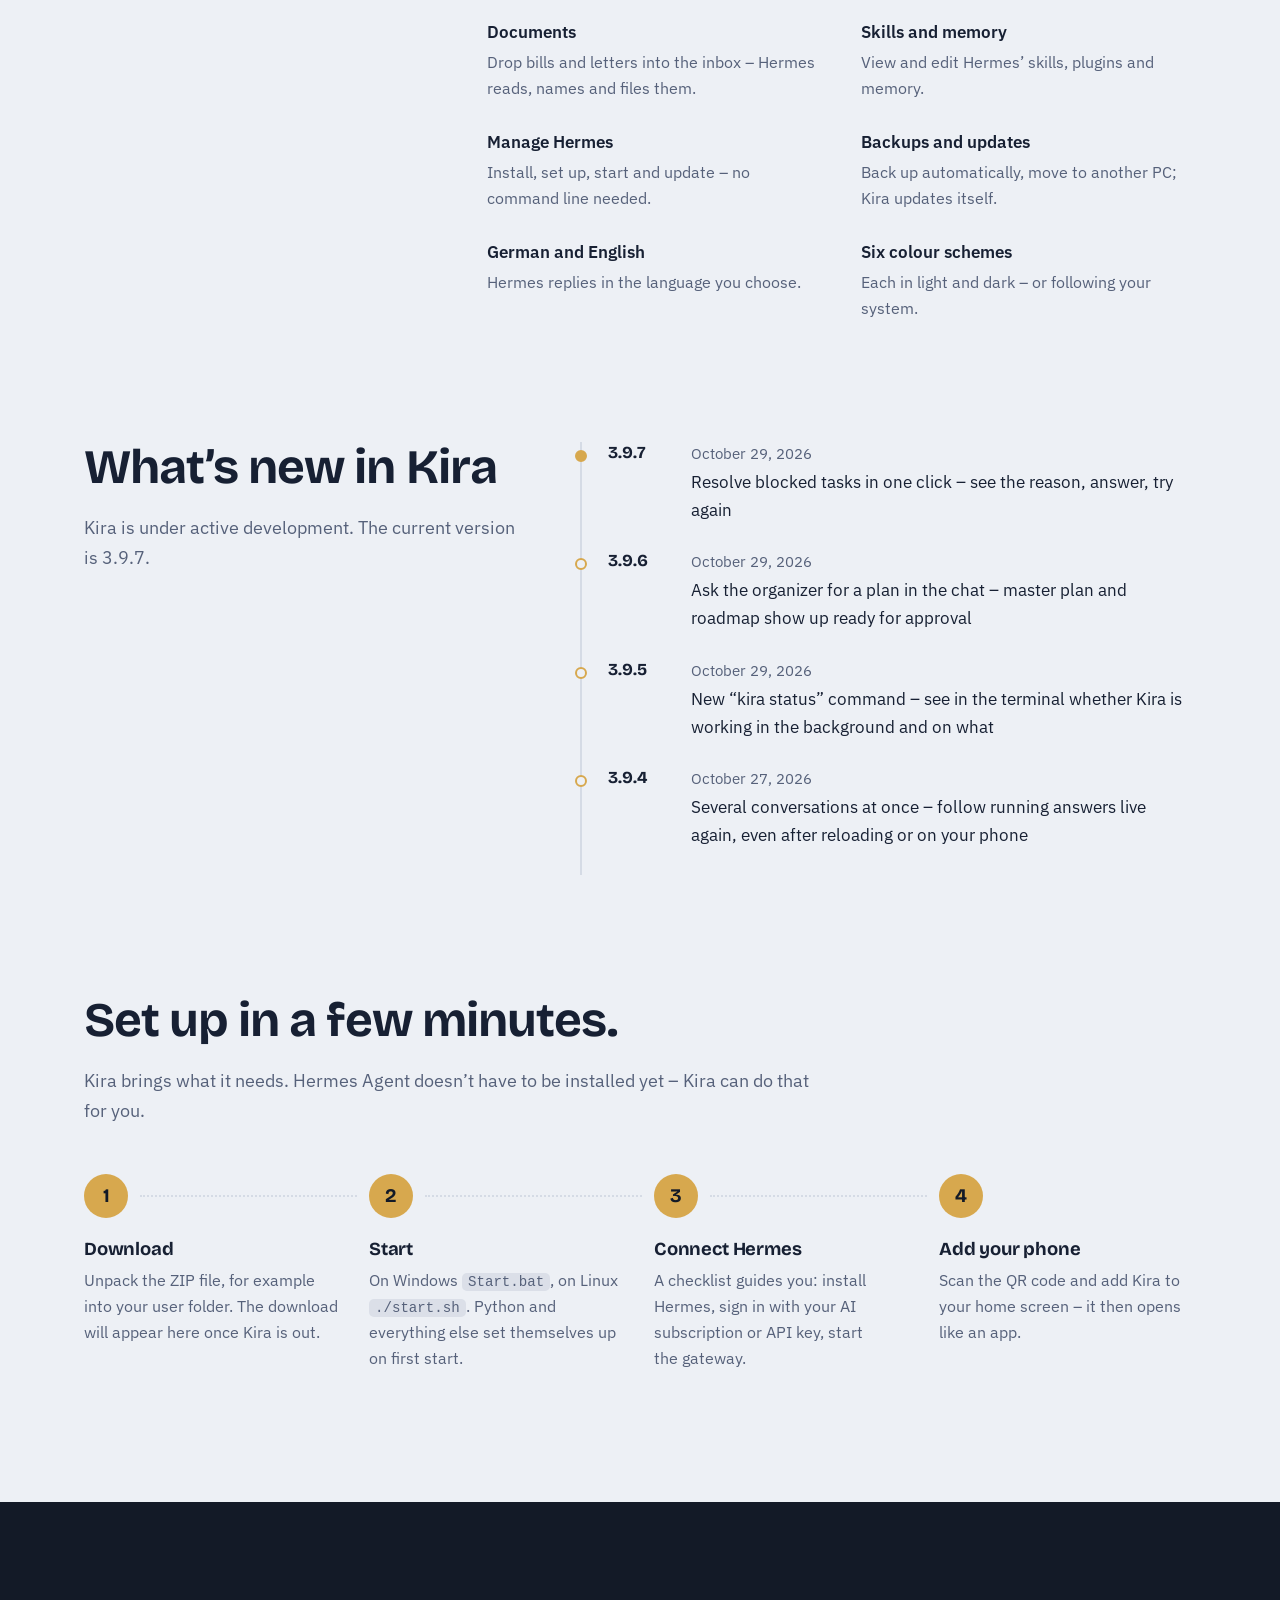
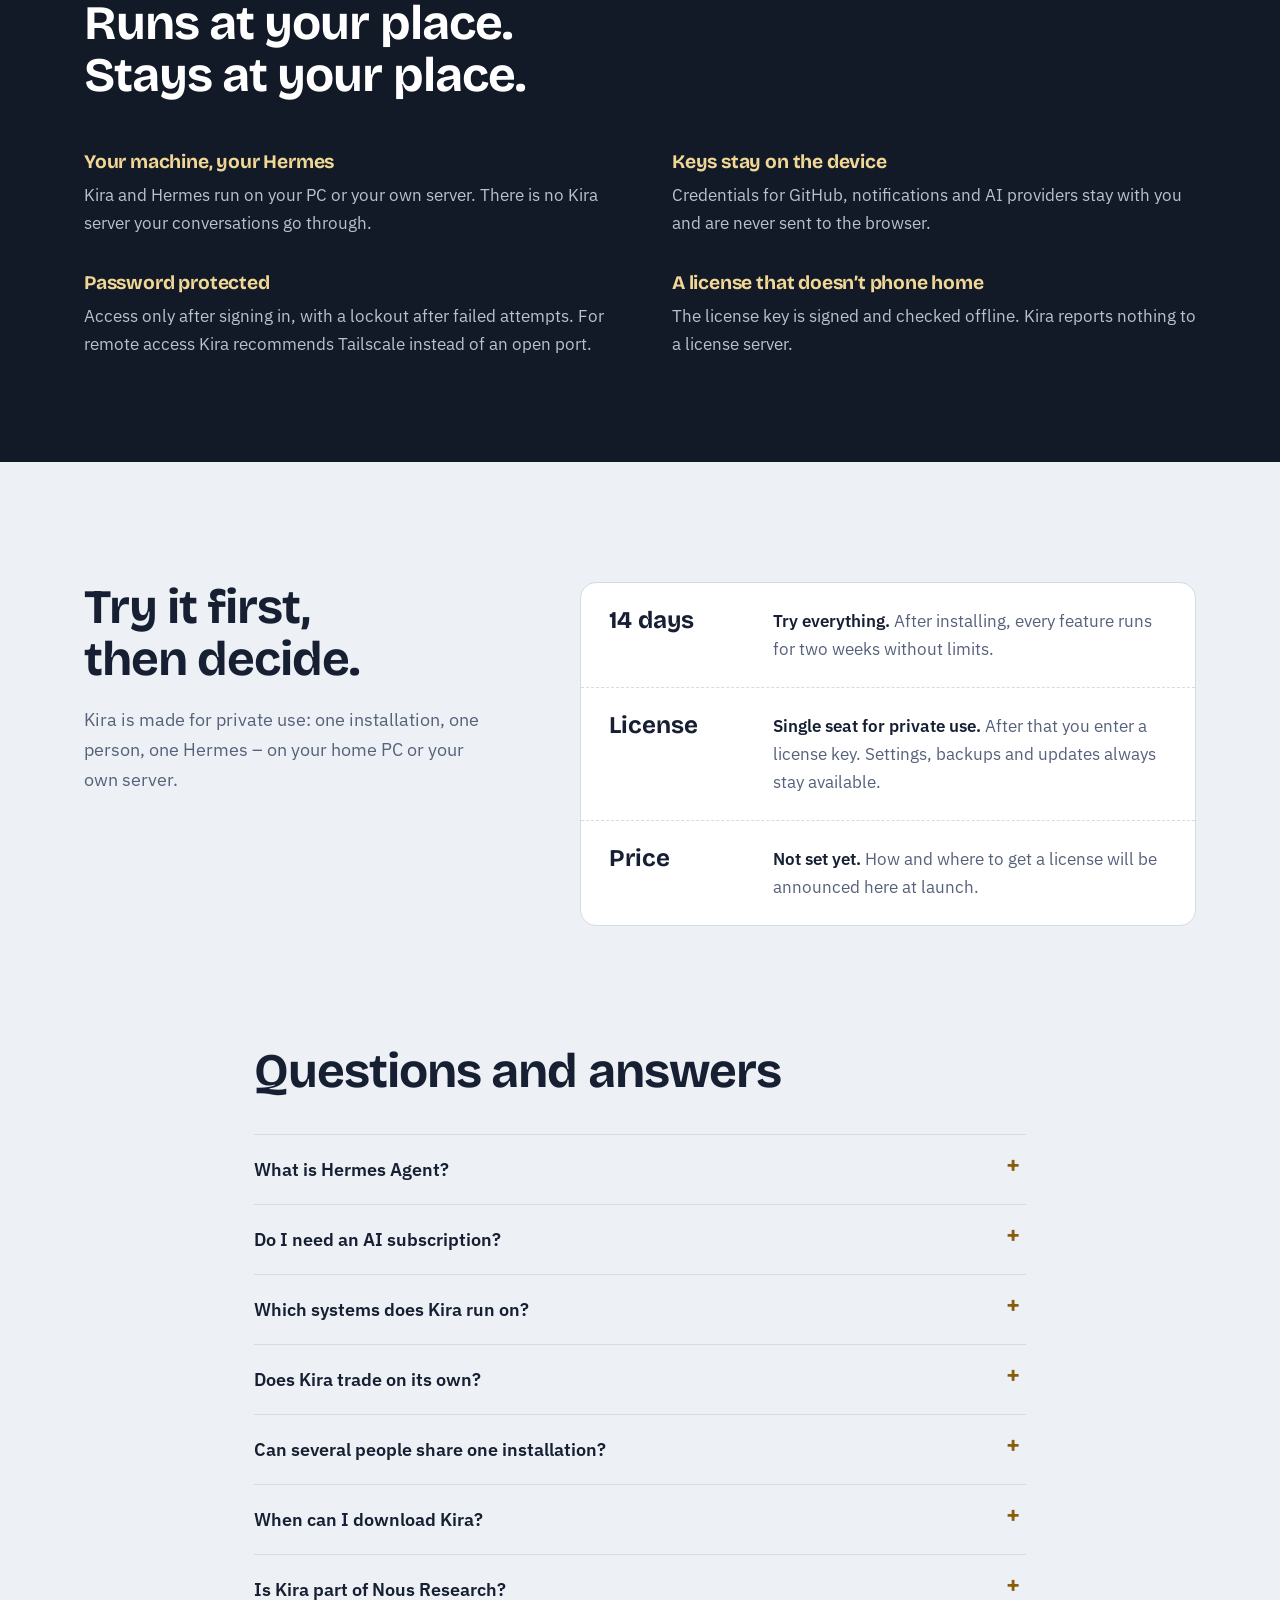
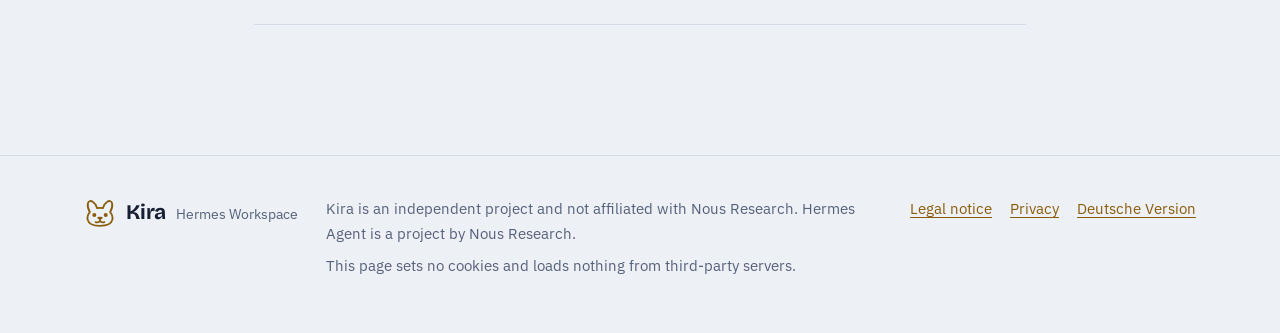
==== commit e93048a7: "Kira 3.9.7: Version und Neuigkeiten" ====
--- a/en/index.html
+++ b/en/index.html
@@ -179,12 +179,12 @@
 
   <section id="neu" aria-labelledby="neu-h">
     <div class="wrap news">
-      <div class="intro"><h2 id="neu-h">What’s new in Kira</h2><p>Kira is under active development. The current version is 3.9.6.</p></div>
+      <div class="intro"><h2 id="neu-h">What’s new in Kira</h2><p>Kira is under active development. The current version is 3.9.7.</p></div>
       <ol class="news-list">
+        <li><span class="news-v">3.9.7</span><time datetime="2026-10-29">October 29, 2026</time><span class="news-t">Resolve blocked tasks in one click – see the reason, answer, try again</span></li>
         <li><span class="news-v">3.9.6</span><time datetime="2026-10-29">October 29, 2026</time><span class="news-t">Ask the organizer for a plan in the chat – master plan and roadmap show up ready for approval</span></li>
         <li><span class="news-v">3.9.5</span><time datetime="2026-10-29">October 29, 2026</time><span class="news-t">New “kira status” command – see in the terminal whether Kira is working in the background and on what</span></li>
         <li><span class="news-v">3.9.4</span><time datetime="2026-10-27">October 27, 2026</time><span class="news-t">Several conversations at once – follow running answers live again, even after reloading or on your phone</span></li>
-        <li><span class="news-v">3.9.3</span><time datetime="2026-10-27">October 27, 2026</time><span class="news-t">Warning when a position with its own model accidentally runs on the organizer&#x27;s model</span></li>
       </ol>
     </div>
   </section>
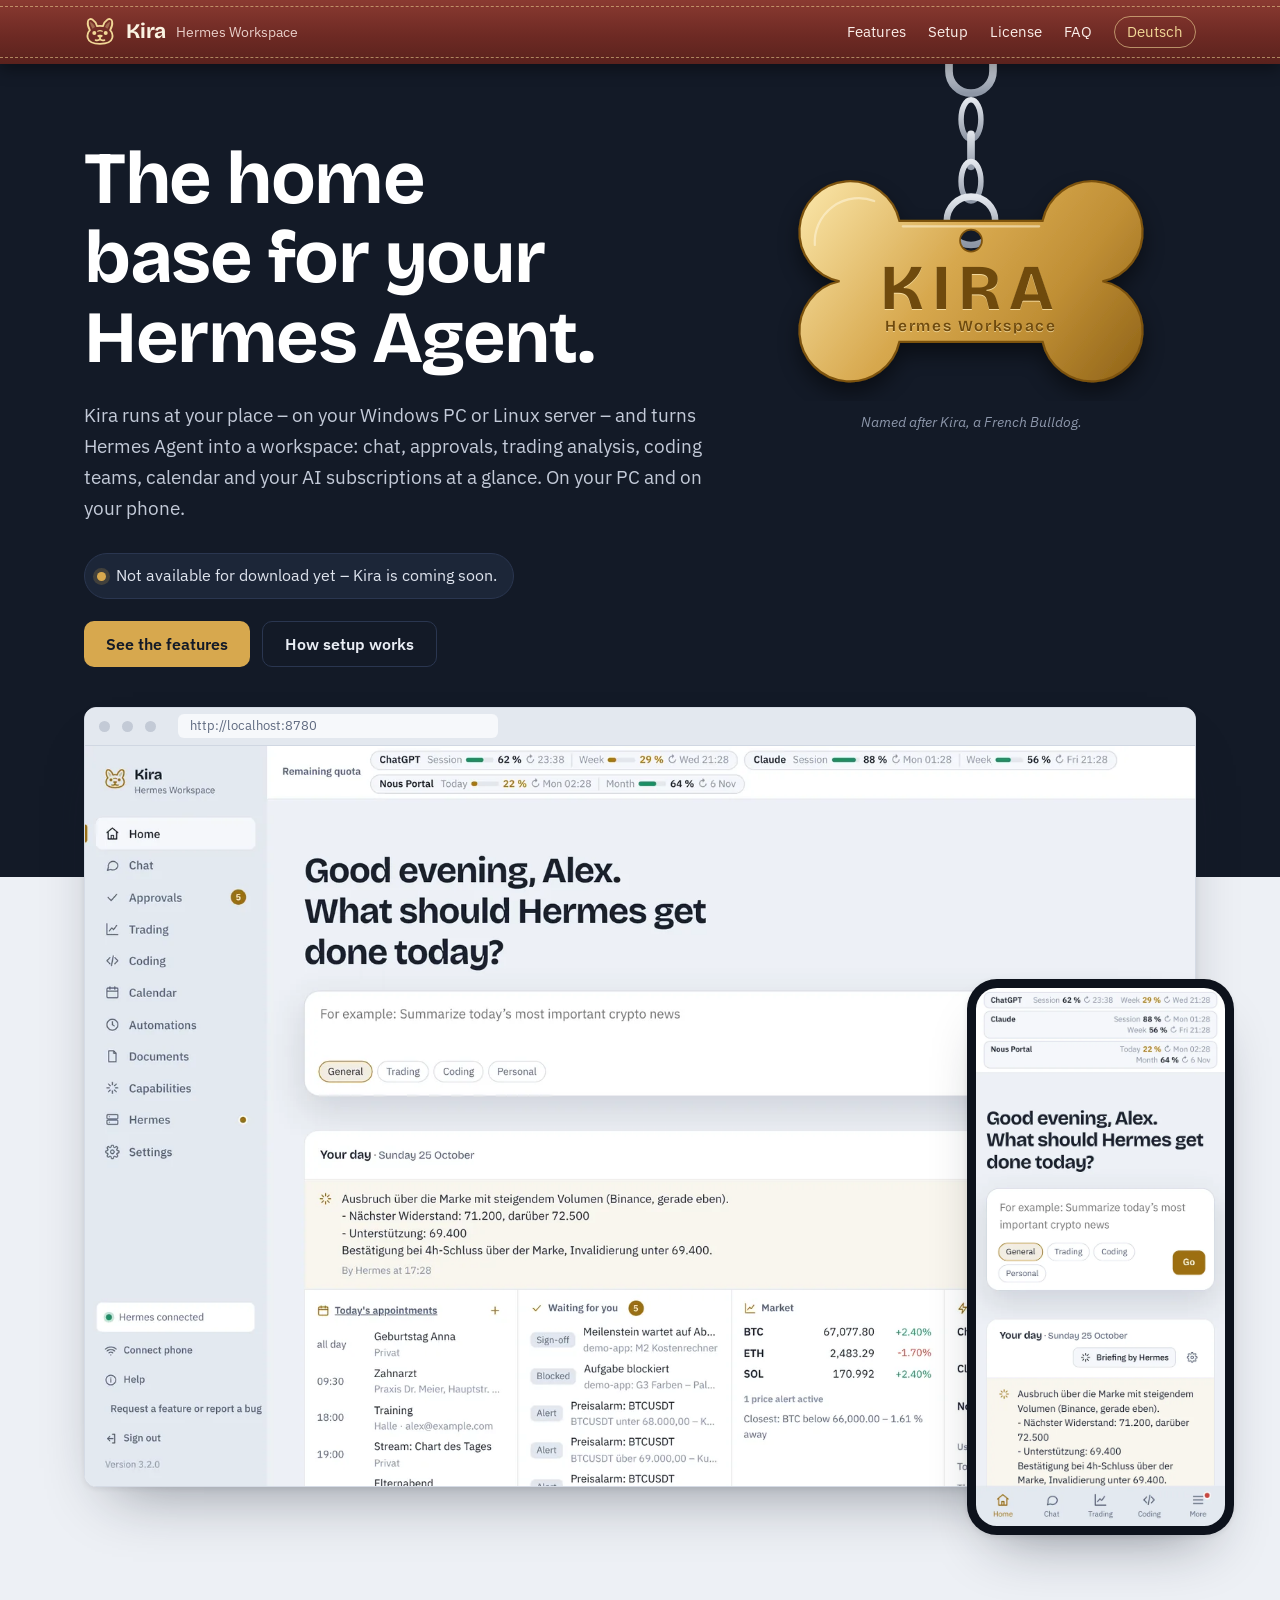
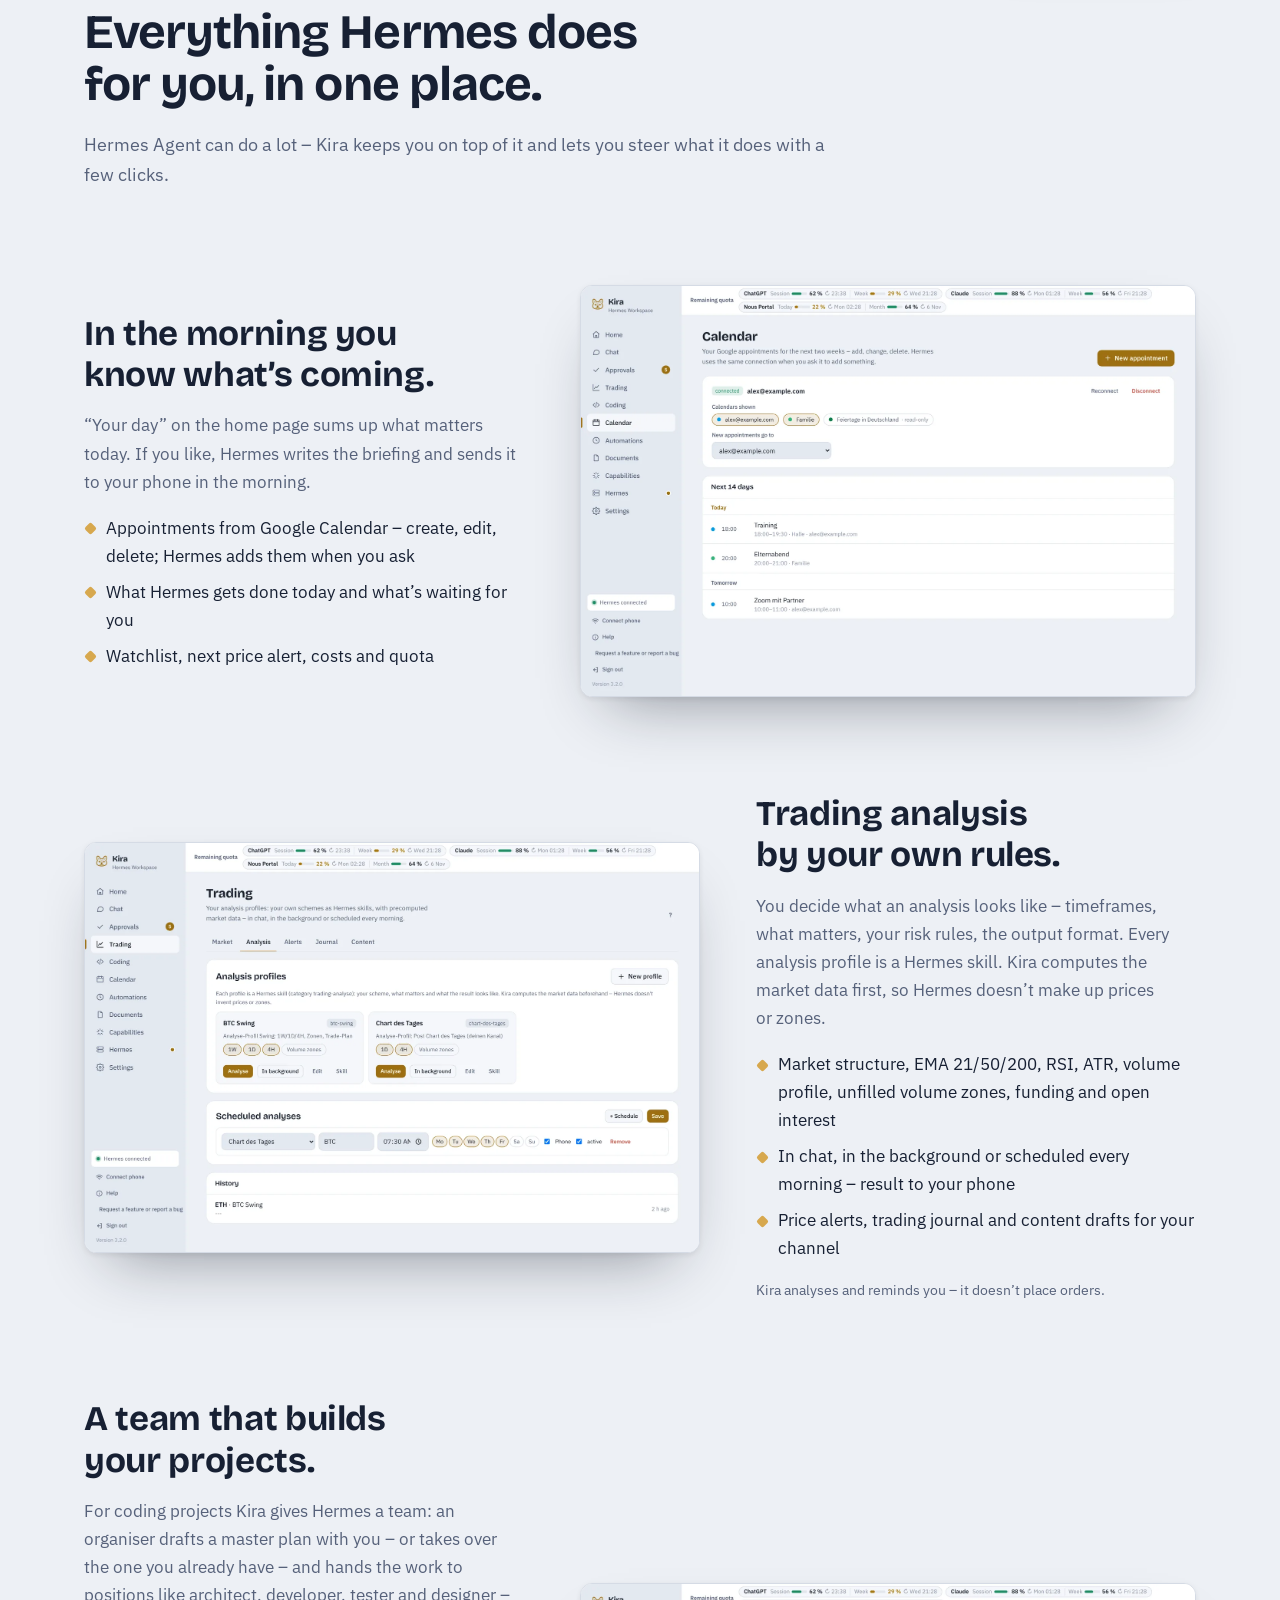
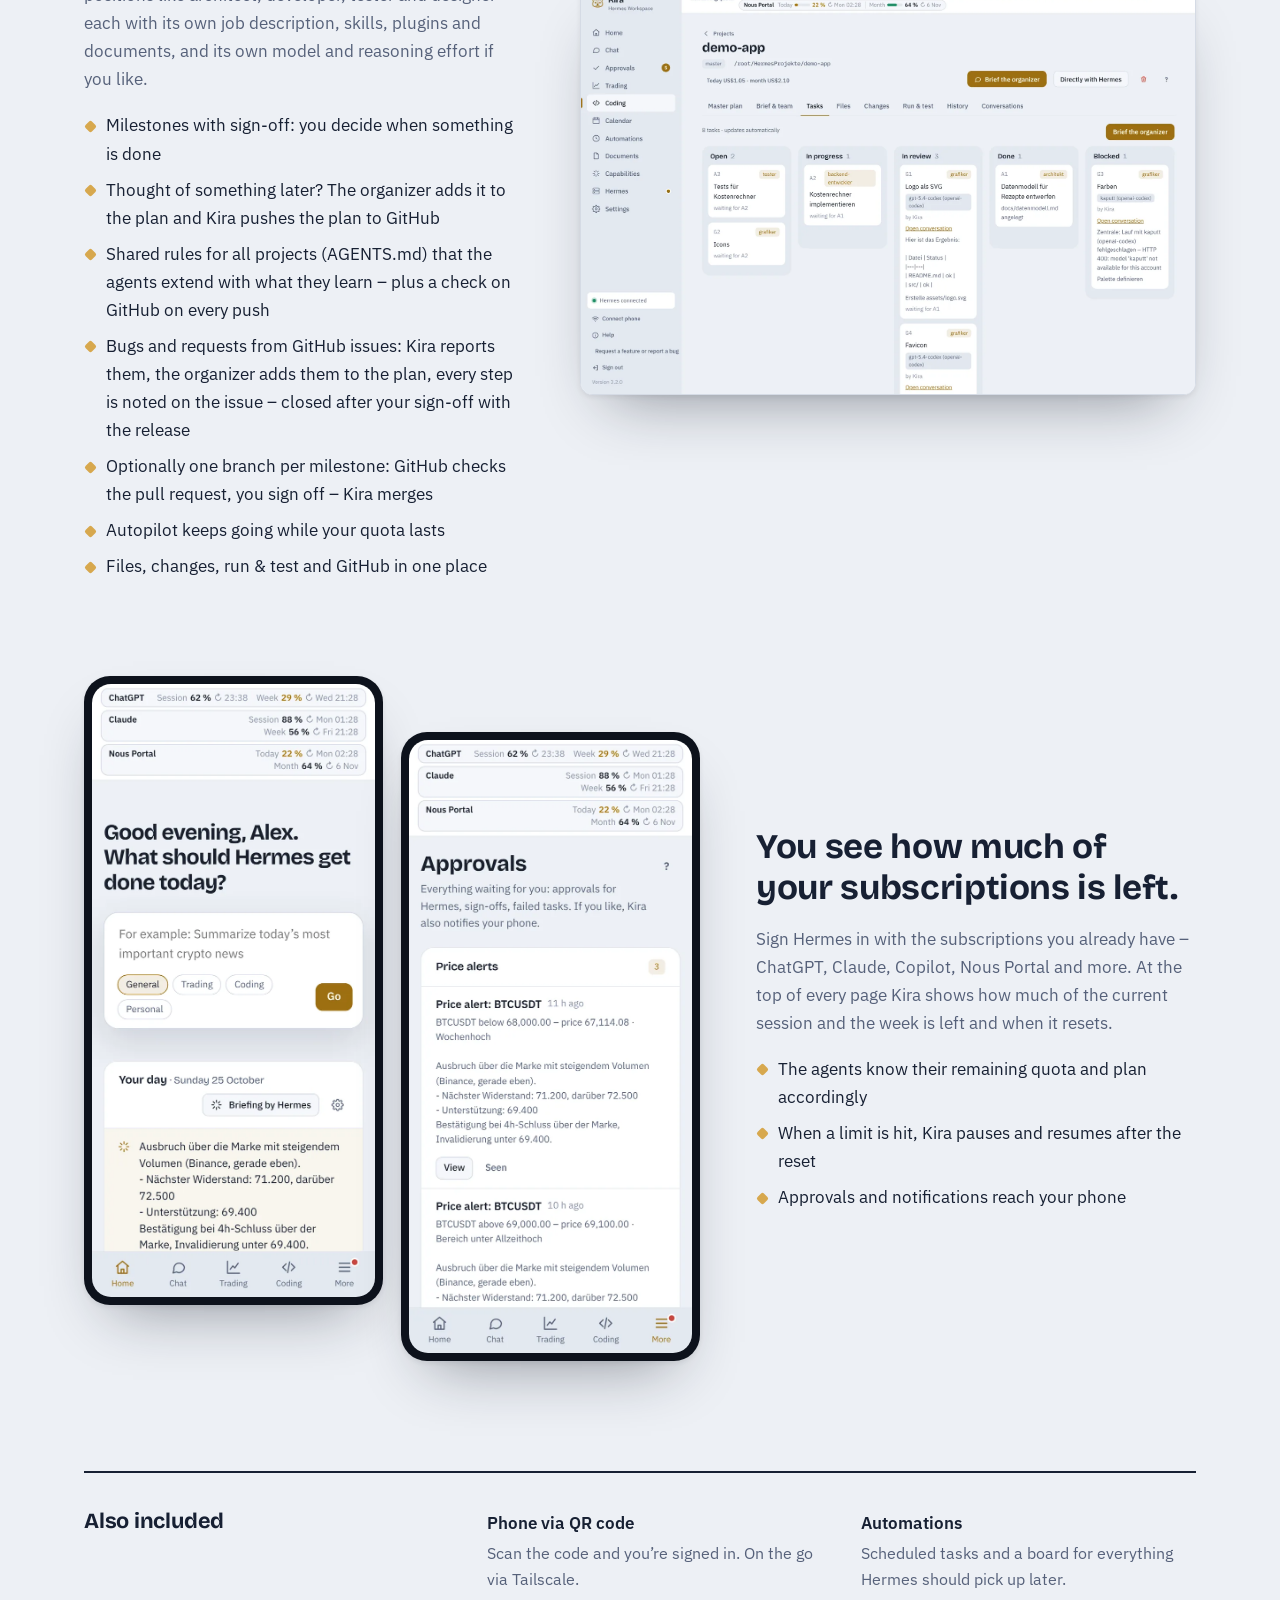
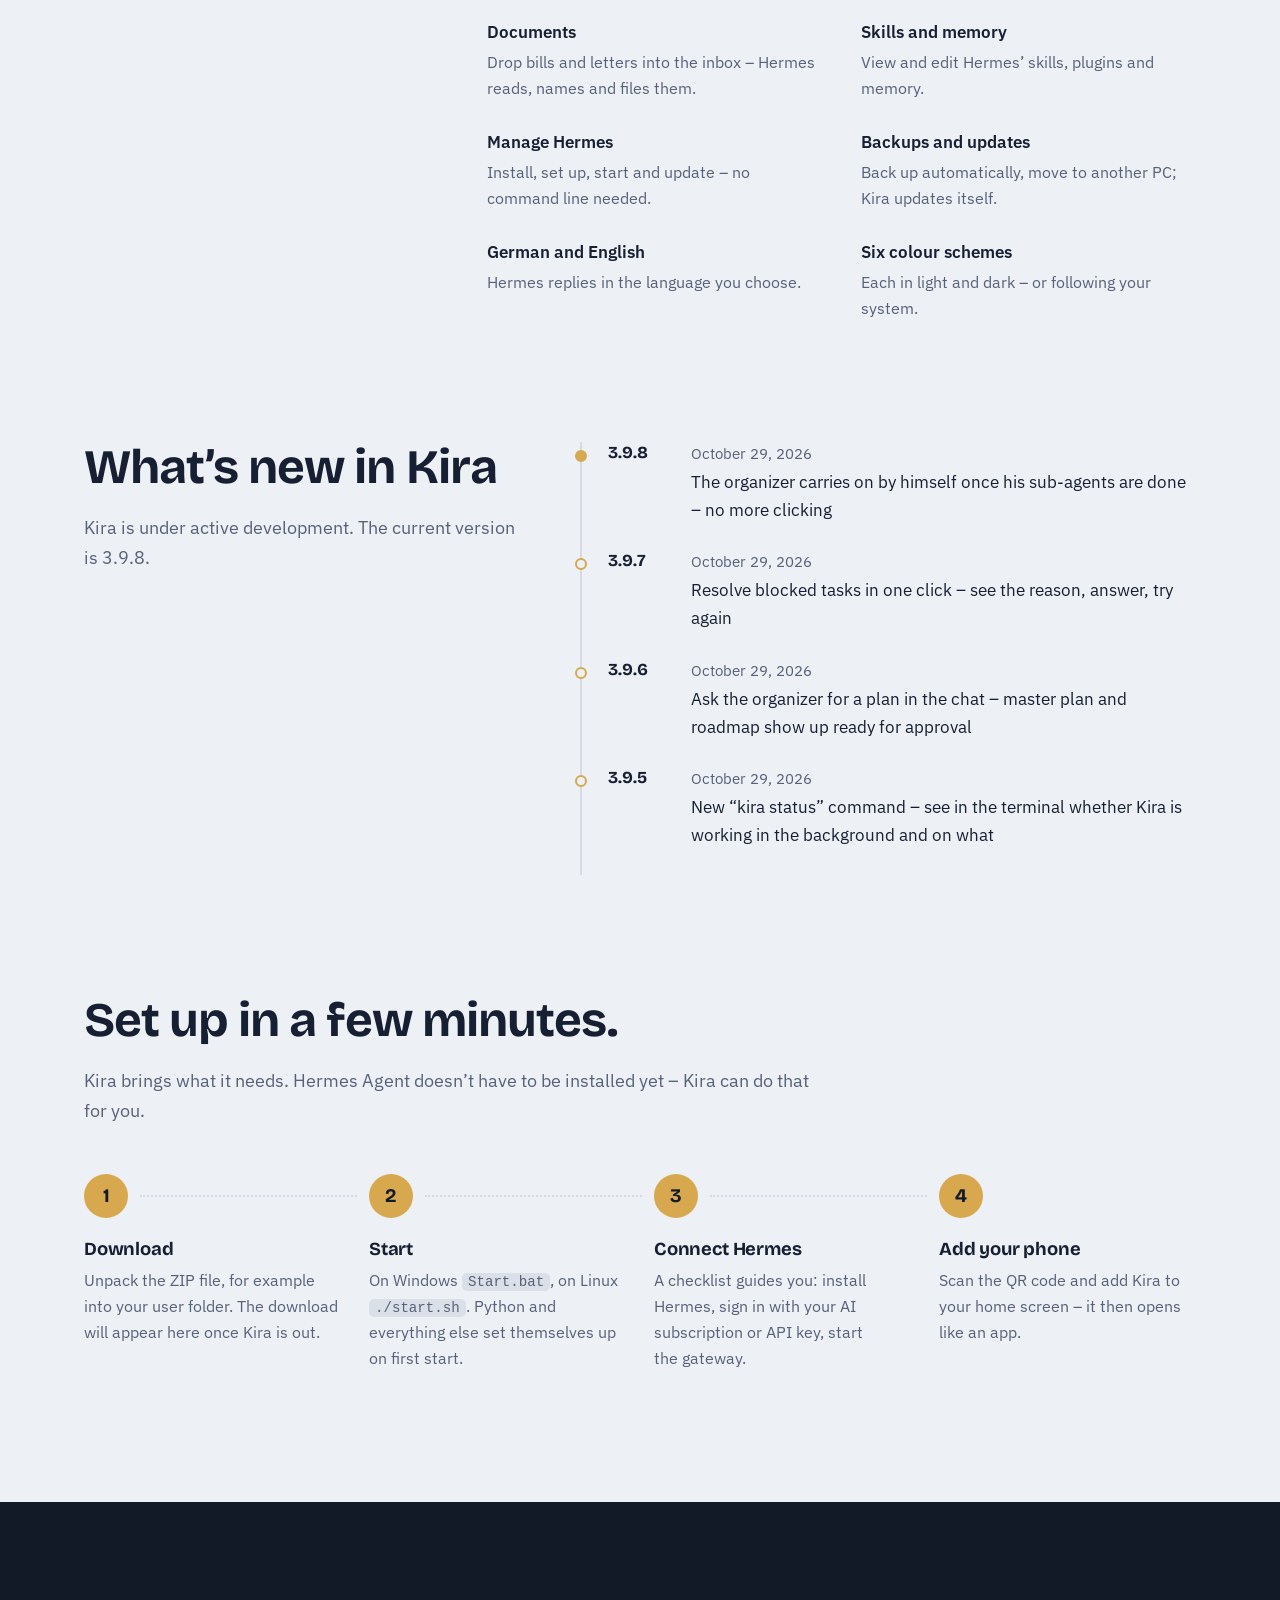
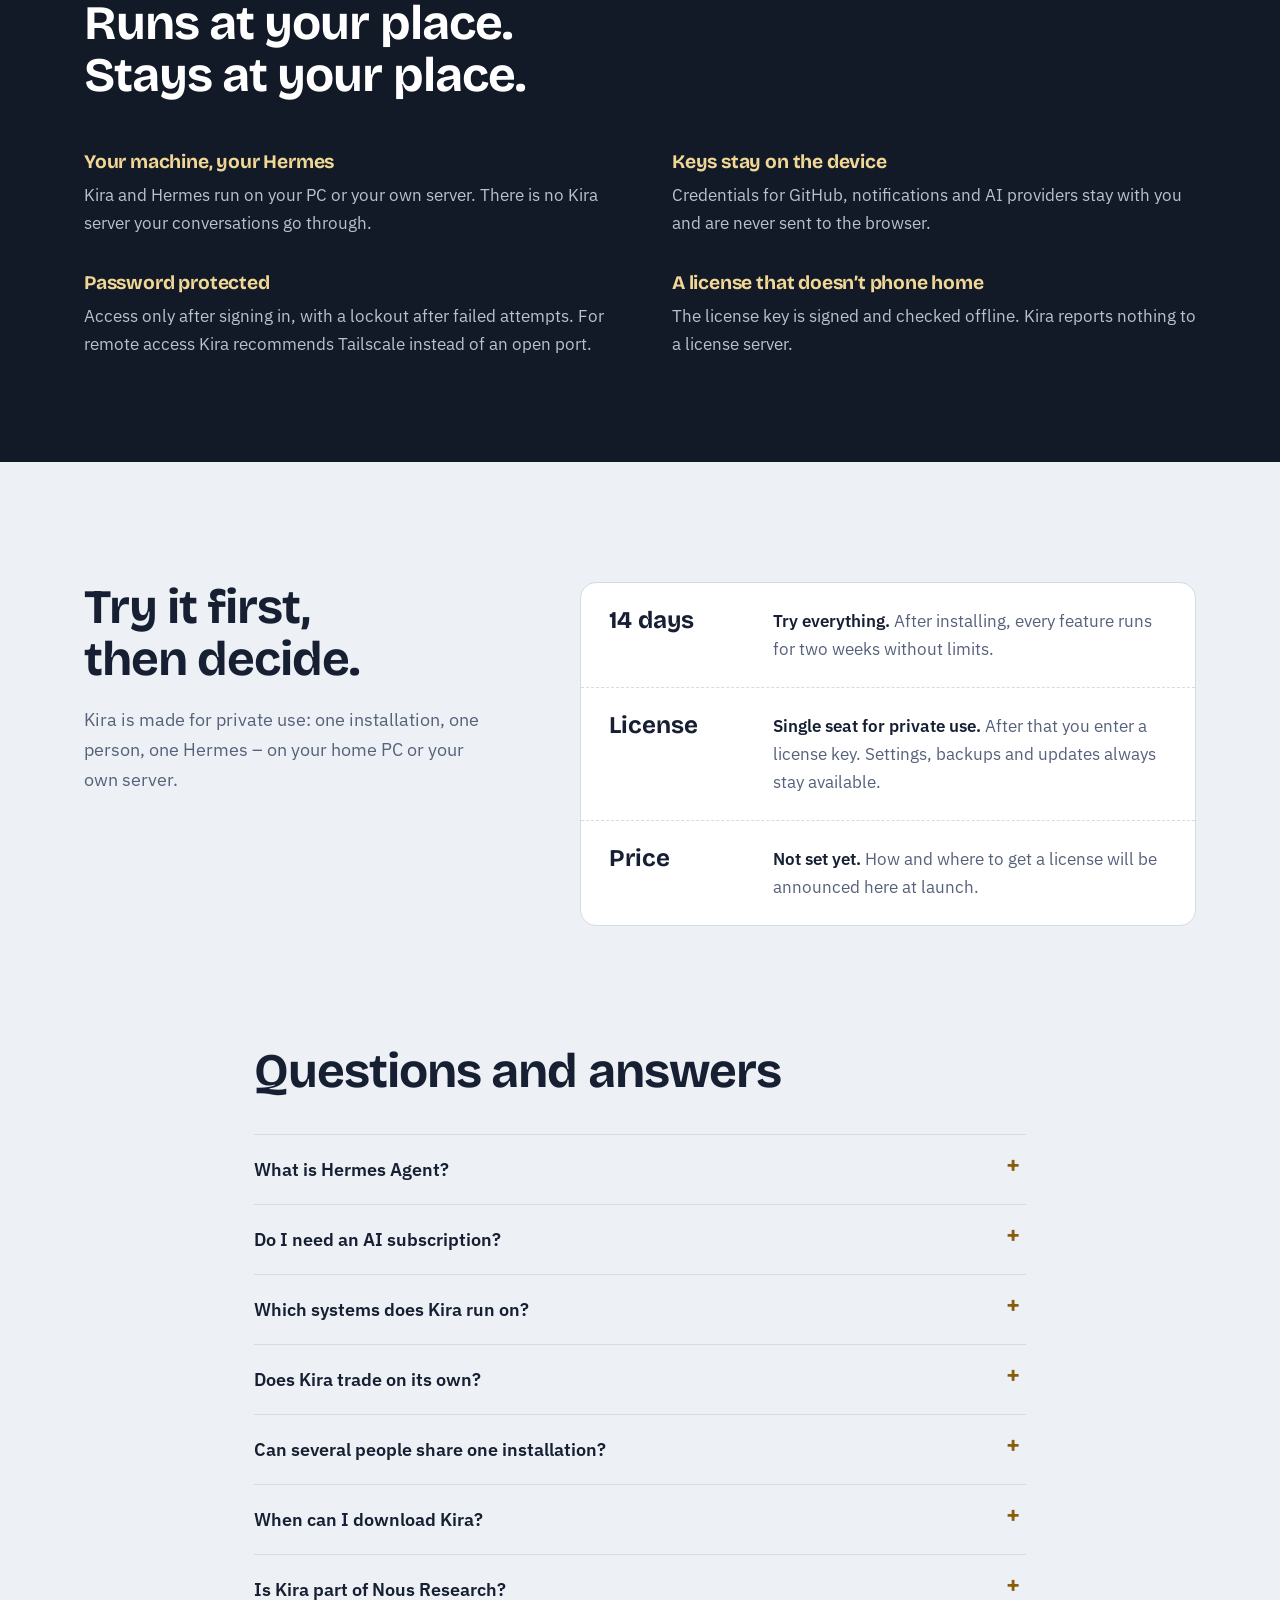
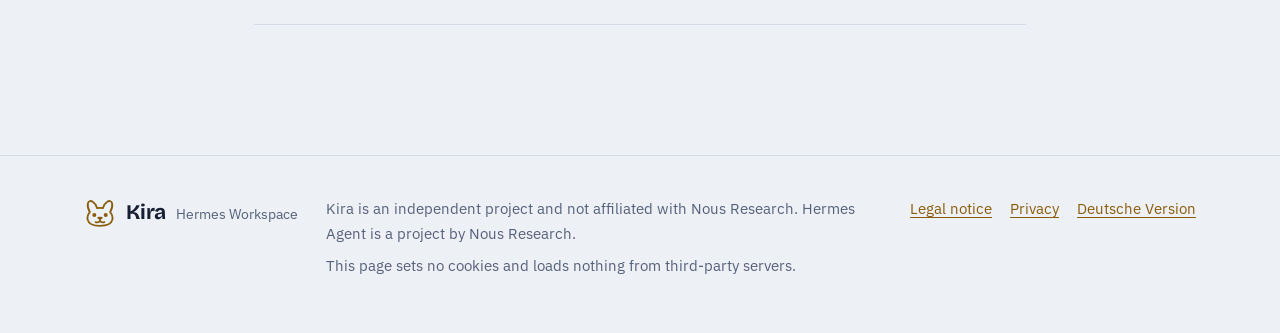
==== commit bf31c67c: "Kira 3.9.8: Version und Neuigkeiten" ====
--- a/en/index.html
+++ b/en/index.html
@@ -179,12 +179,12 @@
 
   <section id="neu" aria-labelledby="neu-h">
     <div class="wrap news">
-      <div class="intro"><h2 id="neu-h">What’s new in Kira</h2><p>Kira is under active development. The current version is 3.9.7.</p></div>
+      <div class="intro"><h2 id="neu-h">What’s new in Kira</h2><p>Kira is under active development. The current version is 3.9.8.</p></div>
       <ol class="news-list">
+        <li><span class="news-v">3.9.8</span><time datetime="2026-10-29">October 29, 2026</time><span class="news-t">The organizer carries on by himself once his sub-agents are done – no more clicking</span></li>
         <li><span class="news-v">3.9.7</span><time datetime="2026-10-29">October 29, 2026</time><span class="news-t">Resolve blocked tasks in one click – see the reason, answer, try again</span></li>
         <li><span class="news-v">3.9.6</span><time datetime="2026-10-29">October 29, 2026</time><span class="news-t">Ask the organizer for a plan in the chat – master plan and roadmap show up ready for approval</span></li>
         <li><span class="news-v">3.9.5</span><time datetime="2026-10-29">October 29, 2026</time><span class="news-t">New “kira status” command – see in the terminal whether Kira is working in the background and on what</span></li>
-        <li><span class="news-v">3.9.4</span><time datetime="2026-10-27">October 27, 2026</time><span class="news-t">Several conversations at once – follow running answers live again, even after reloading or on your phone</span></li>
       </ol>
     </div>
   </section>
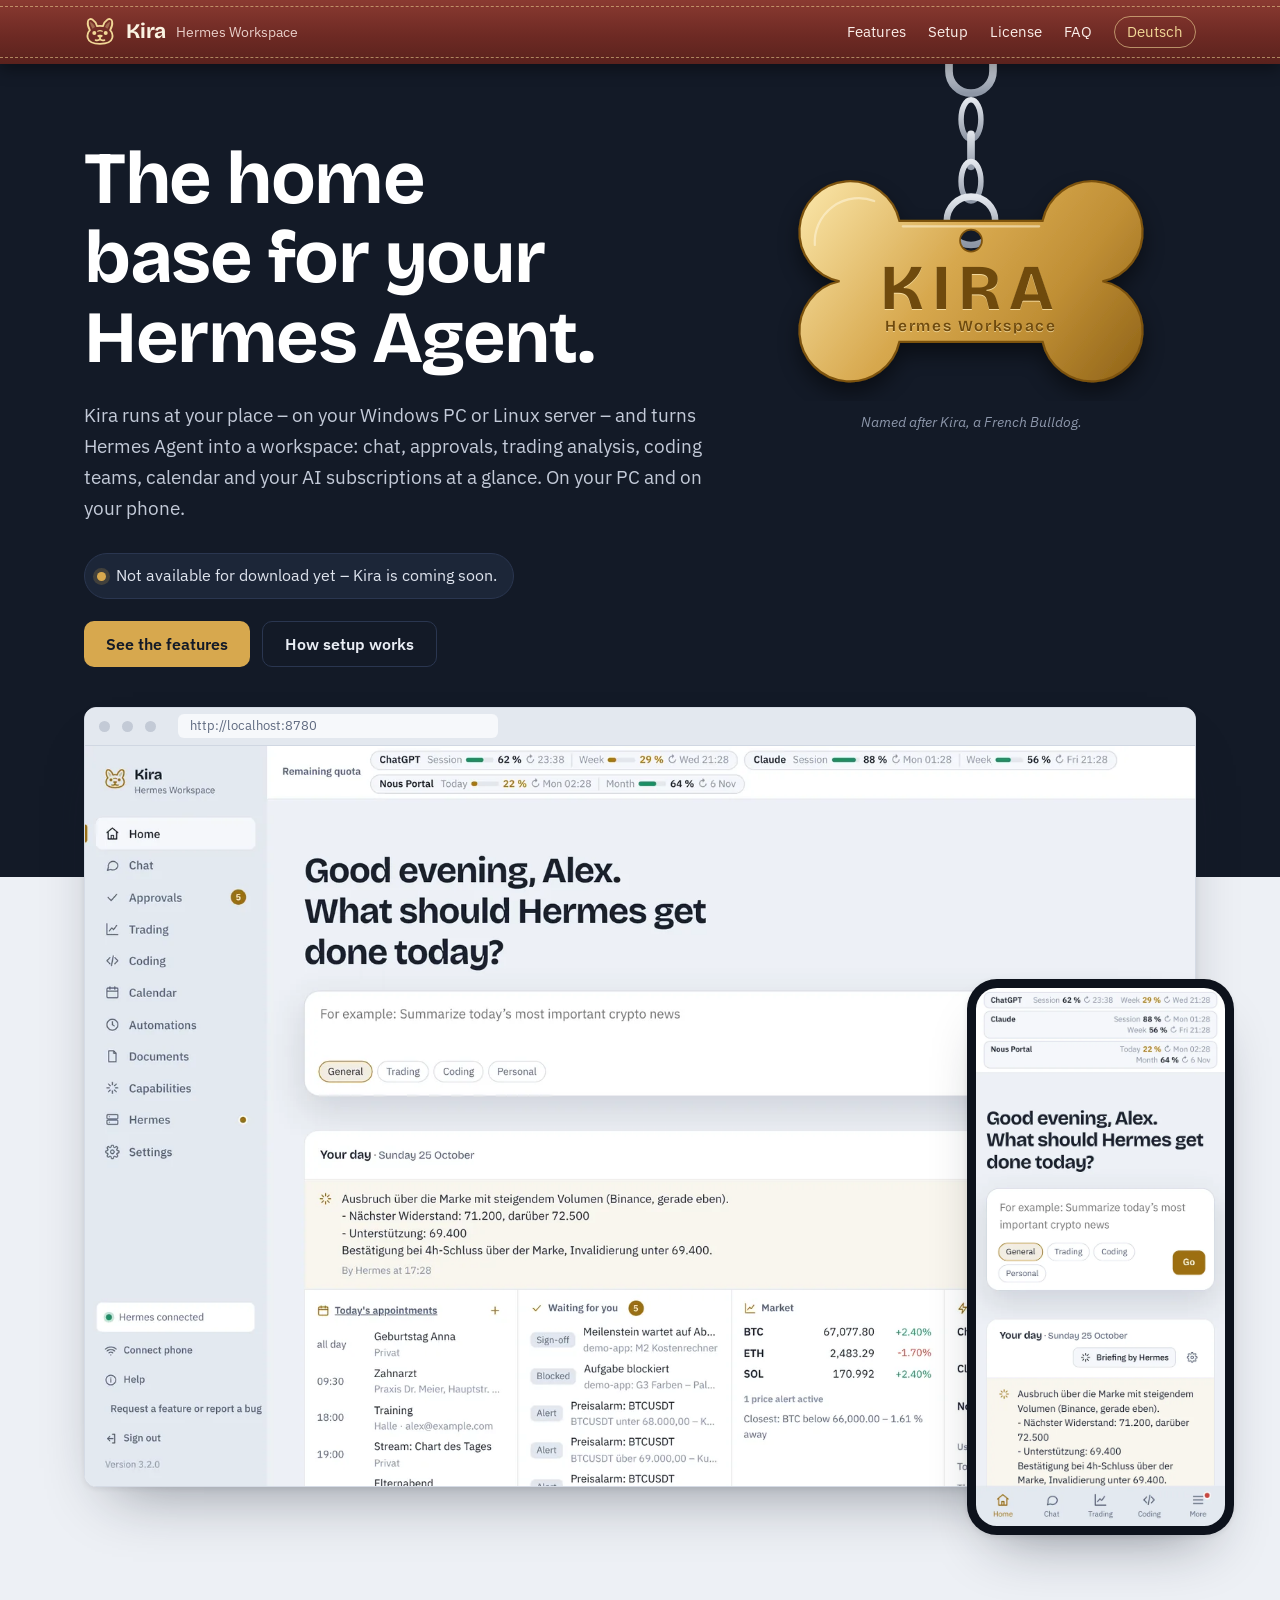
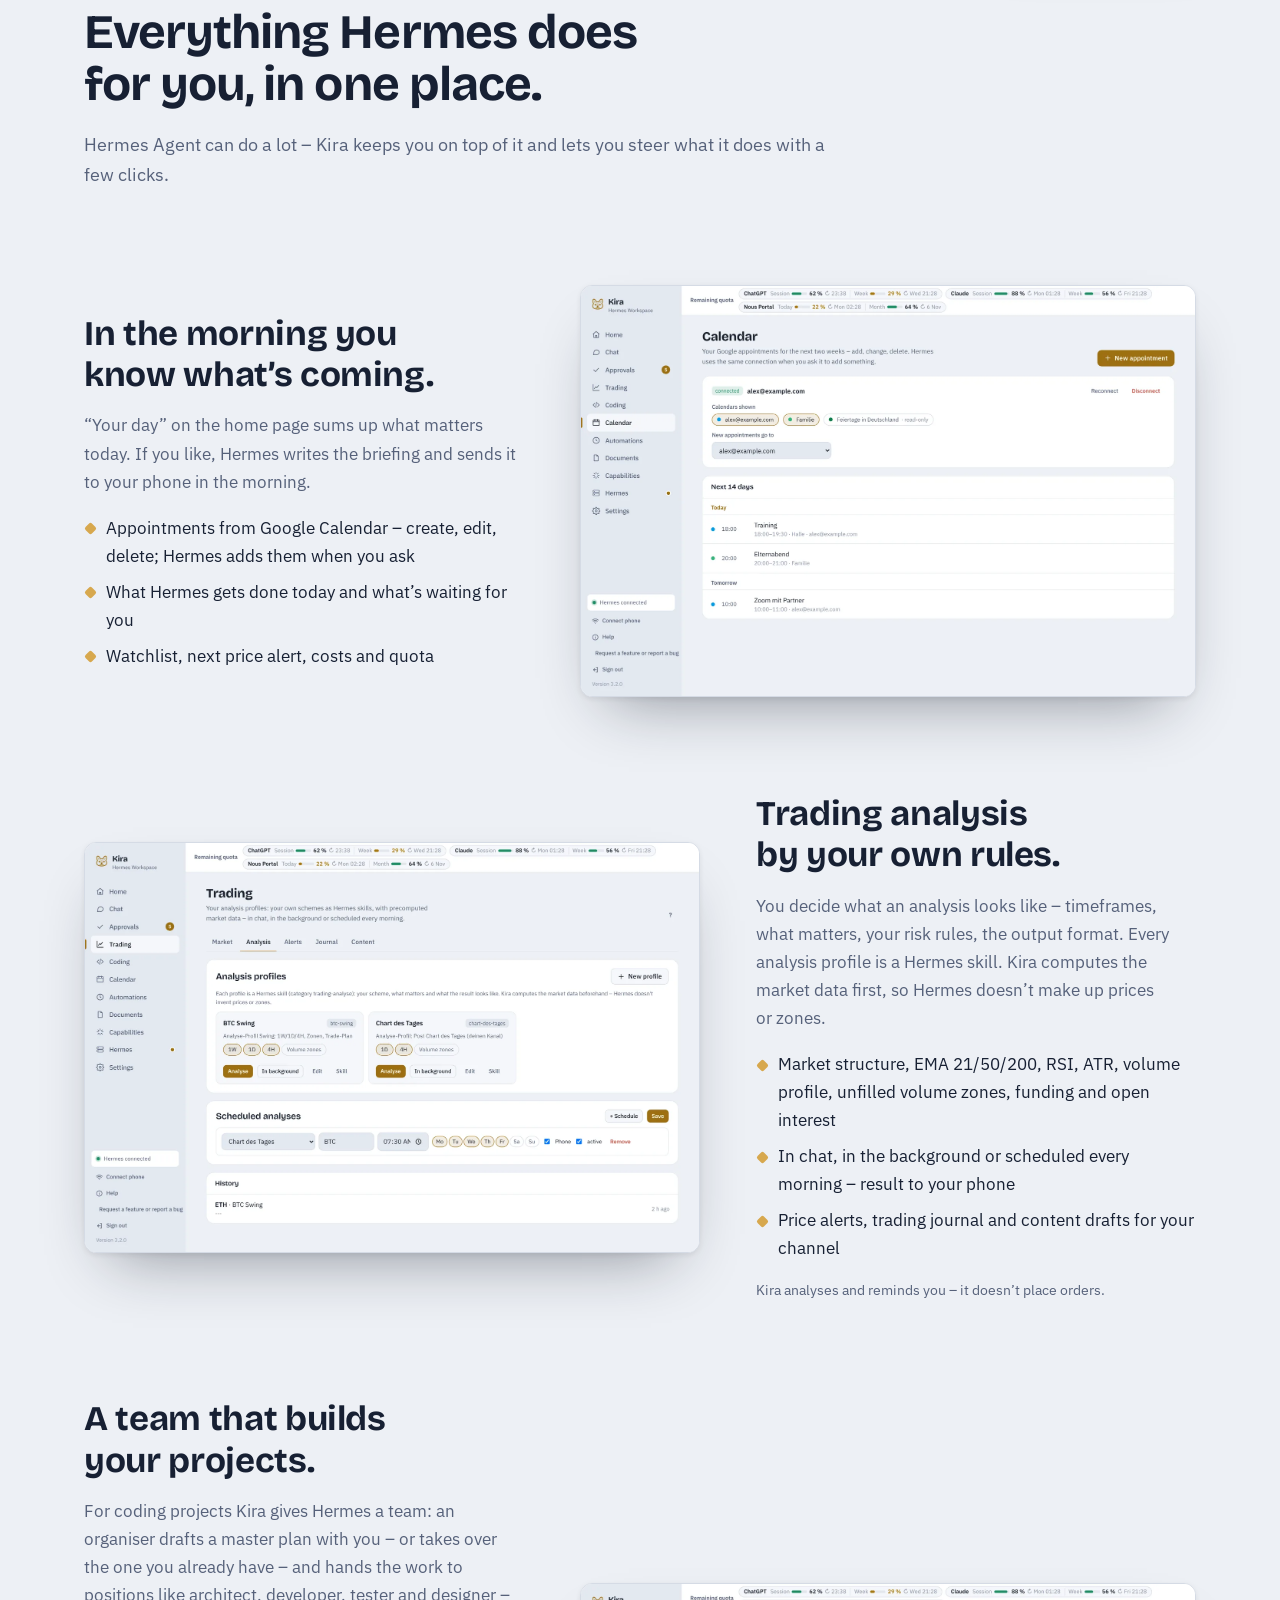
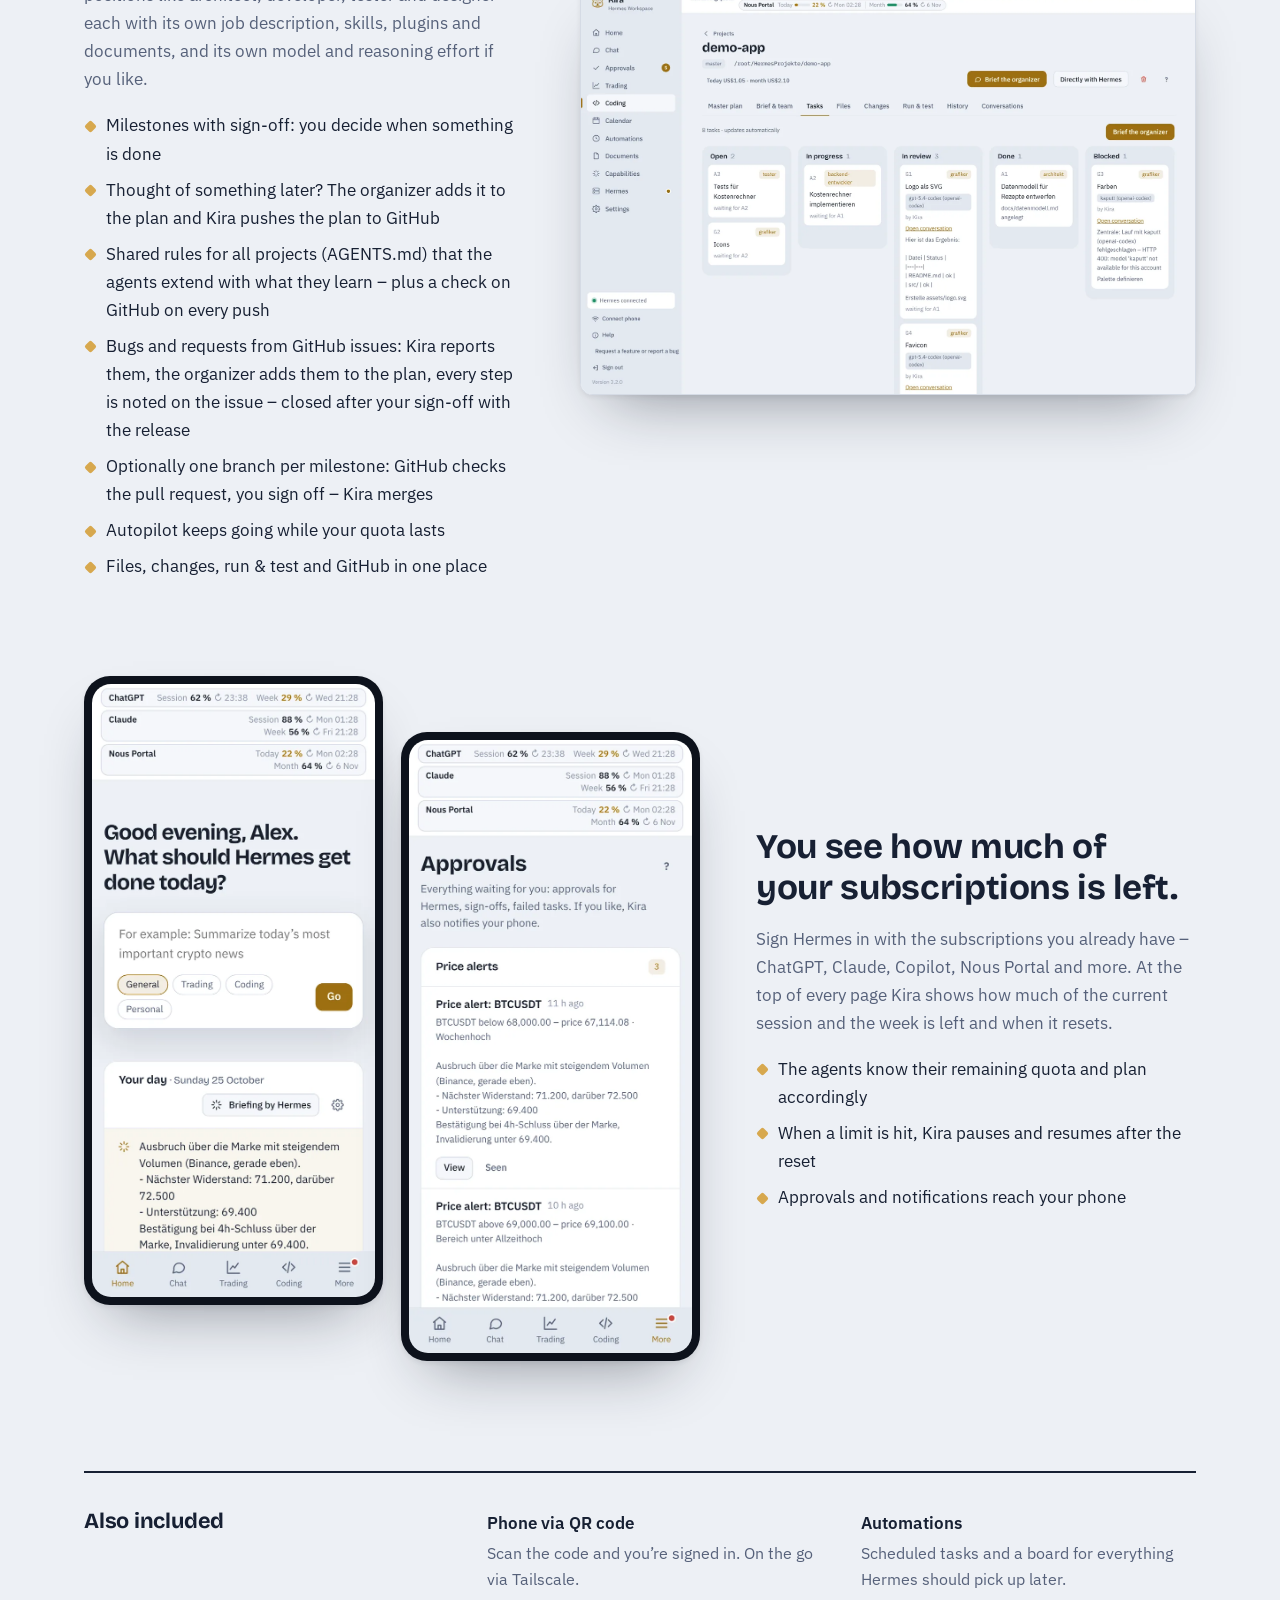
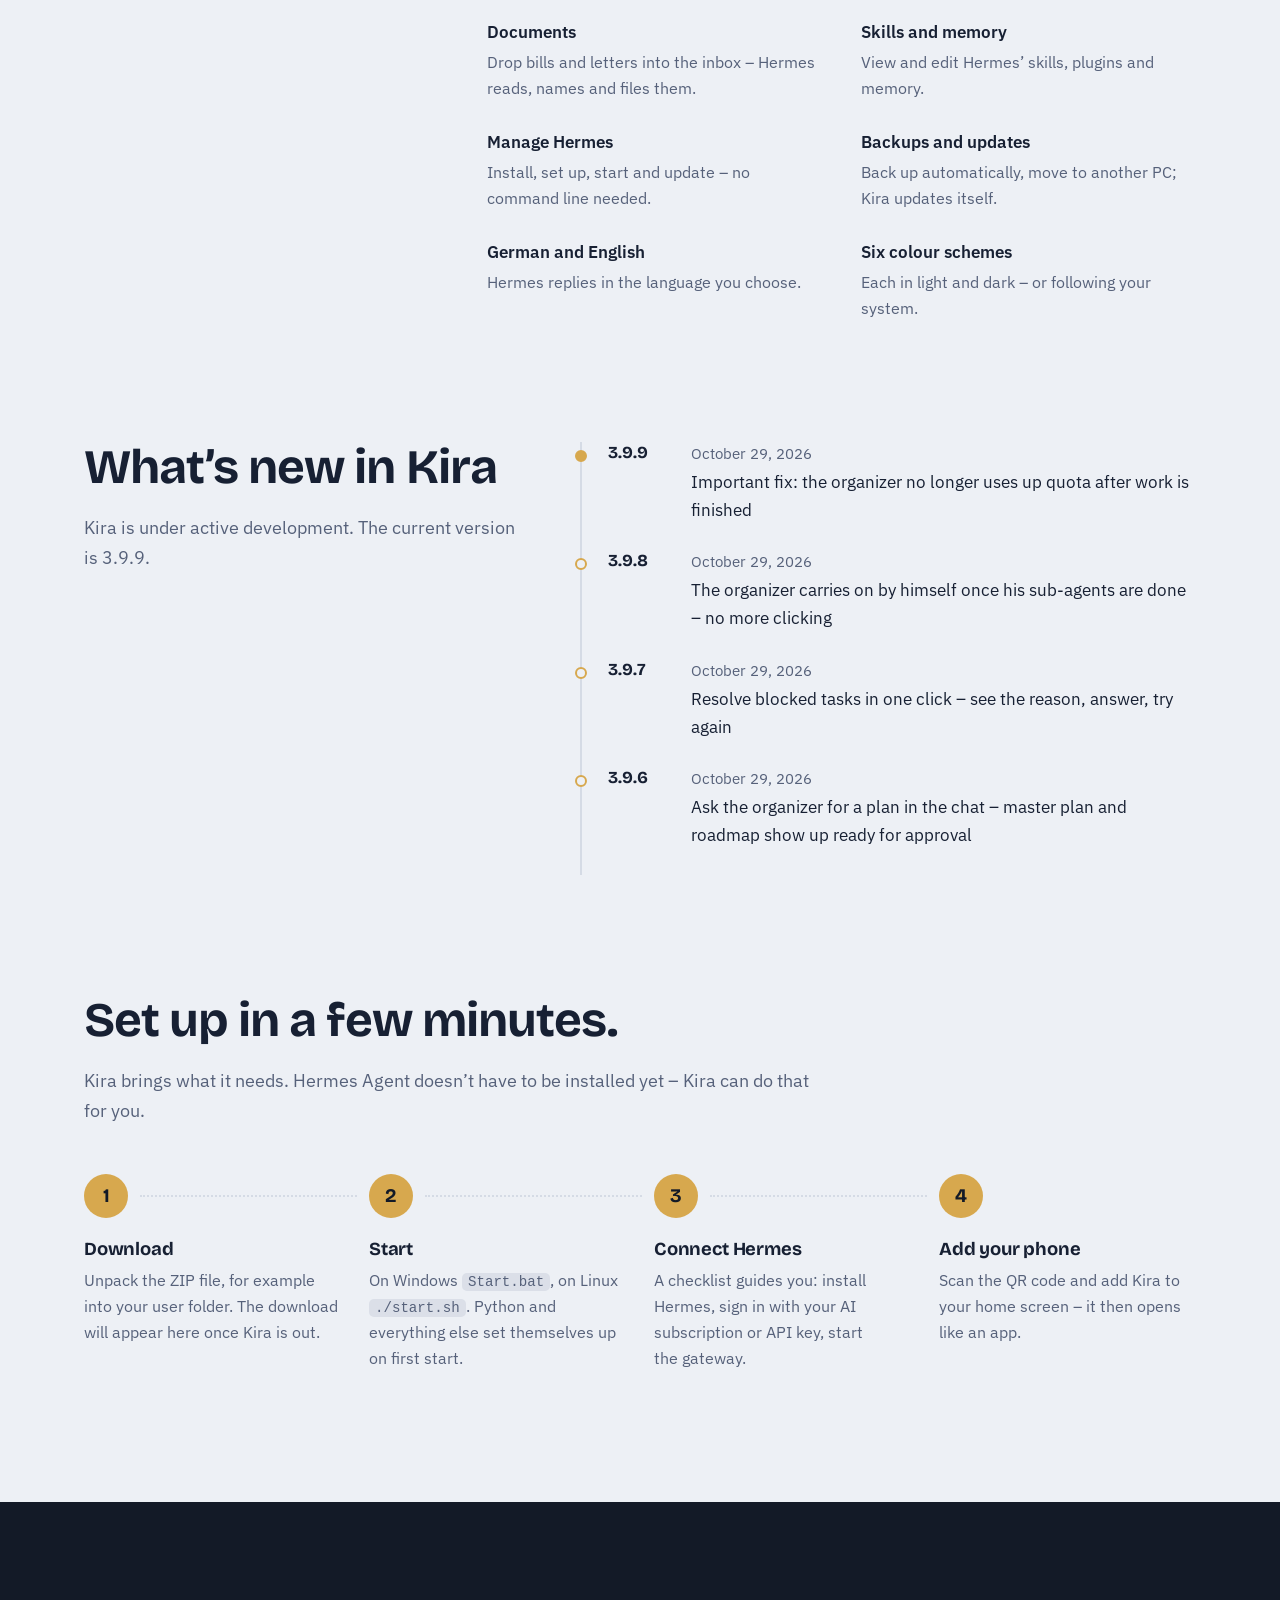
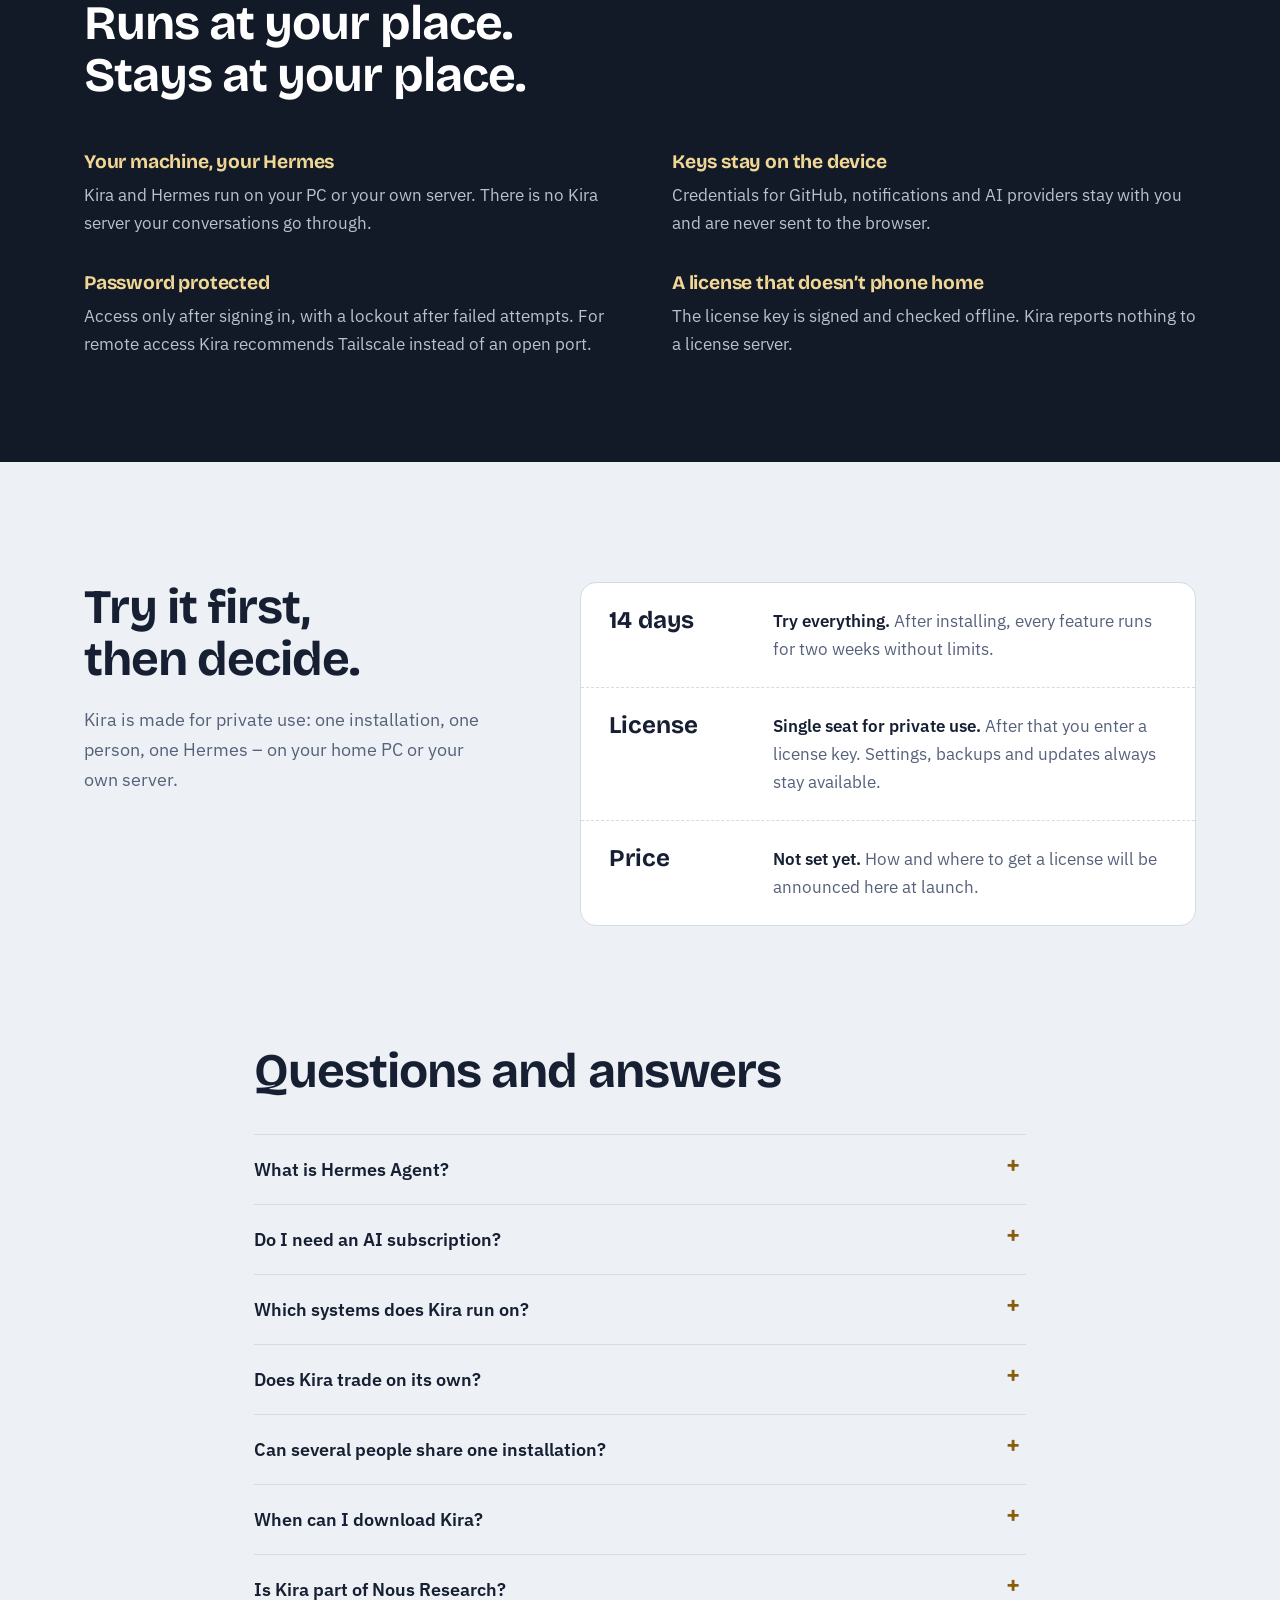
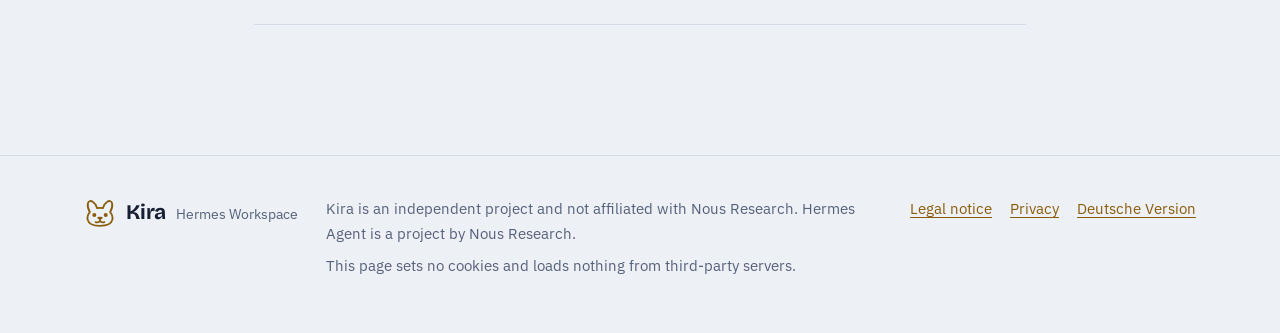
==== commit 185d61b8: "Kira 3.9.9: Version und Neuigkeiten" ====
--- a/en/index.html
+++ b/en/index.html
@@ -179,12 +179,12 @@
 
   <section id="neu" aria-labelledby="neu-h">
     <div class="wrap news">
-      <div class="intro"><h2 id="neu-h">What’s new in Kira</h2><p>Kira is under active development. The current version is 3.9.8.</p></div>
+      <div class="intro"><h2 id="neu-h">What’s new in Kira</h2><p>Kira is under active development. The current version is 3.9.9.</p></div>
       <ol class="news-list">
+        <li><span class="news-v">3.9.9</span><time datetime="2026-10-29">October 29, 2026</time><span class="news-t">Important fix: the organizer no longer uses up quota after work is finished</span></li>
         <li><span class="news-v">3.9.8</span><time datetime="2026-10-29">October 29, 2026</time><span class="news-t">The organizer carries on by himself once his sub-agents are done – no more clicking</span></li>
         <li><span class="news-v">3.9.7</span><time datetime="2026-10-29">October 29, 2026</time><span class="news-t">Resolve blocked tasks in one click – see the reason, answer, try again</span></li>
         <li><span class="news-v">3.9.6</span><time datetime="2026-10-29">October 29, 2026</time><span class="news-t">Ask the organizer for a plan in the chat – master plan and roadmap show up ready for approval</span></li>
-        <li><span class="news-v">3.9.5</span><time datetime="2026-10-29">October 29, 2026</time><span class="news-t">New “kira status” command – see in the terminal whether Kira is working in the background and on what</span></li>
       </ol>
     </div>
   </section>
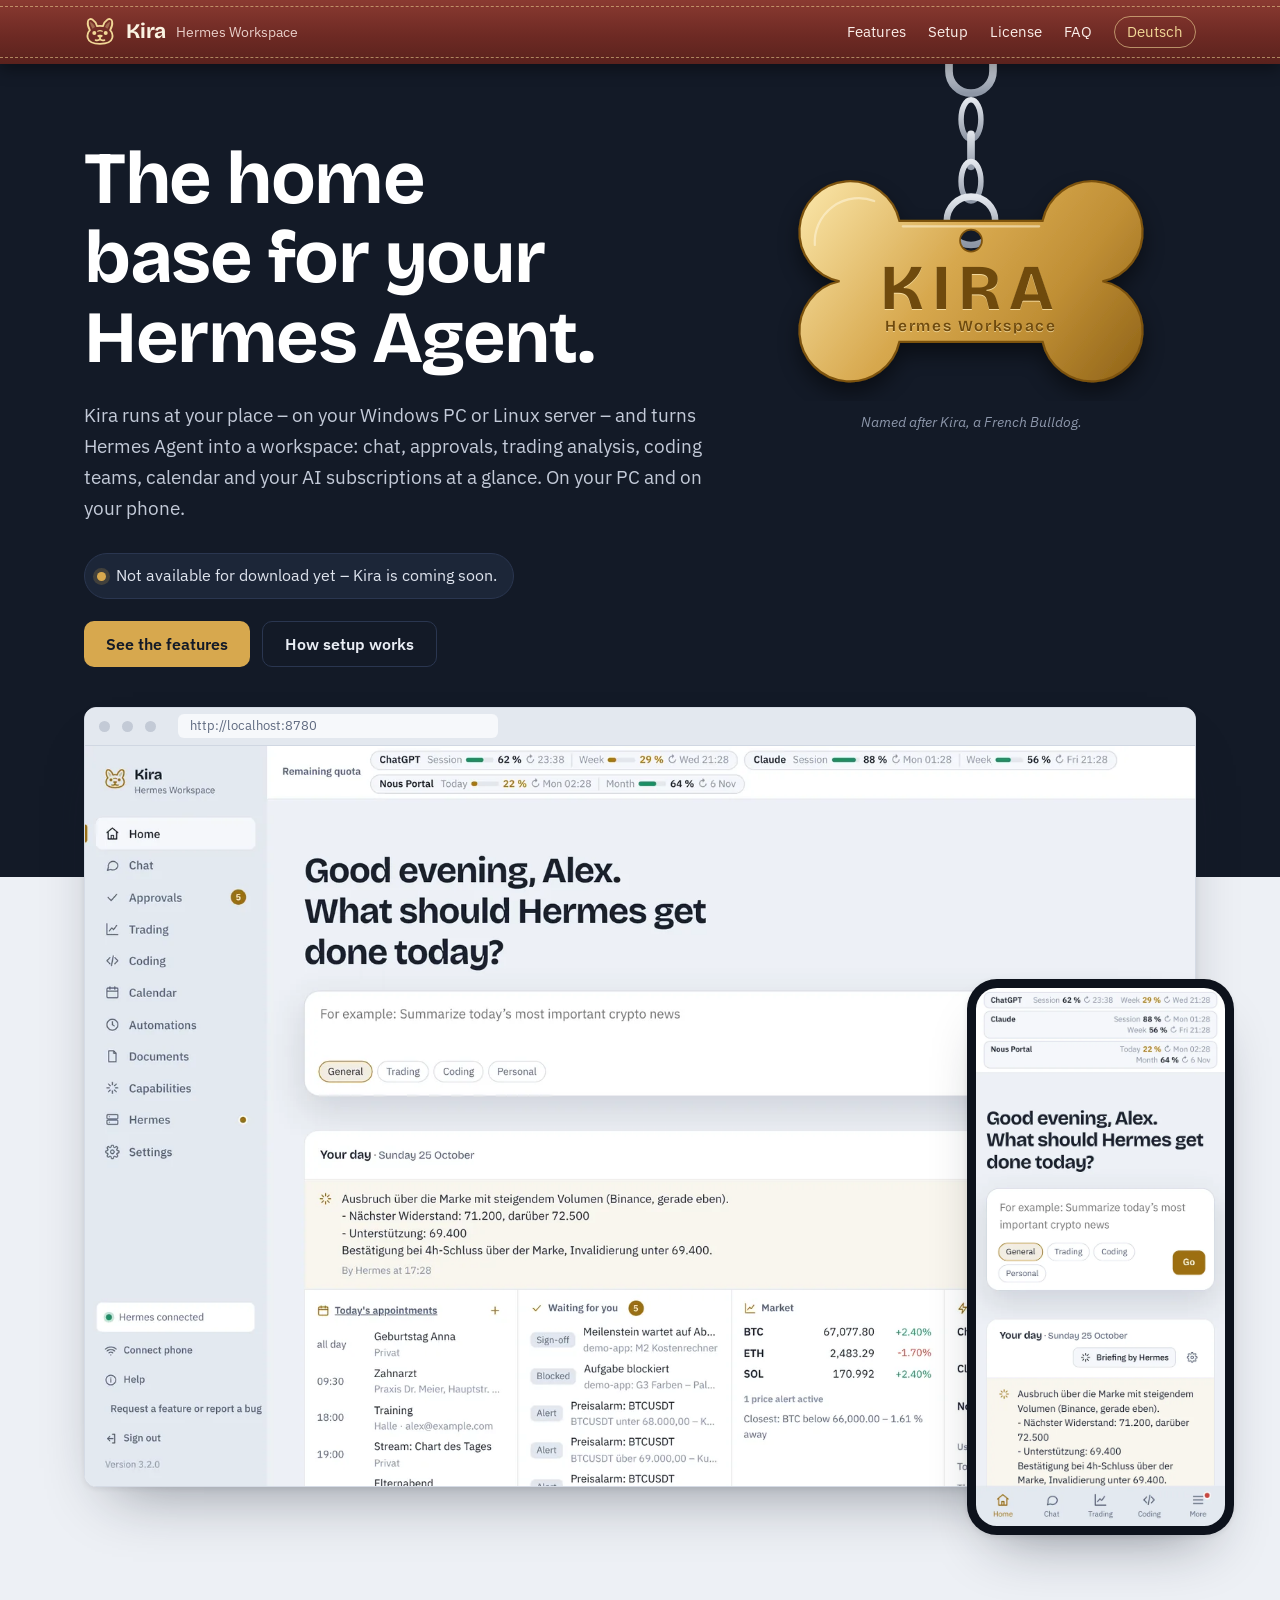
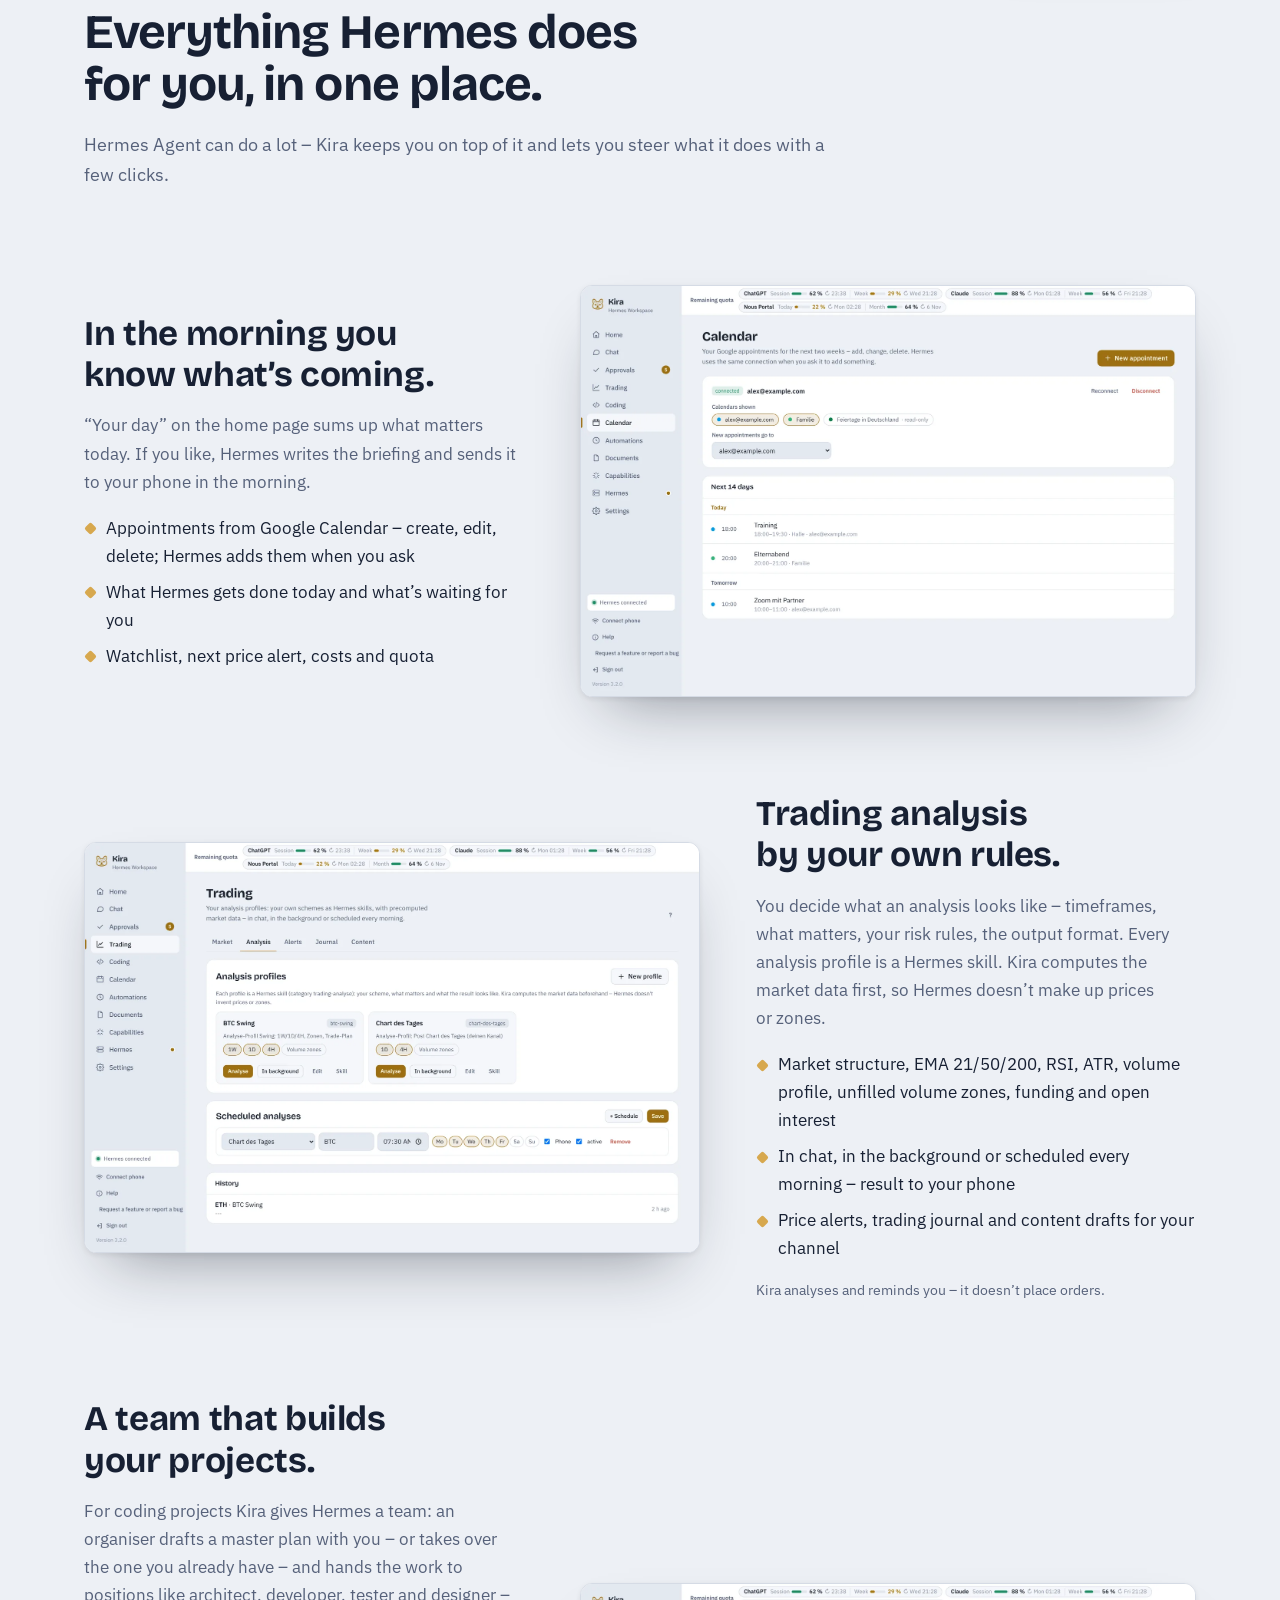
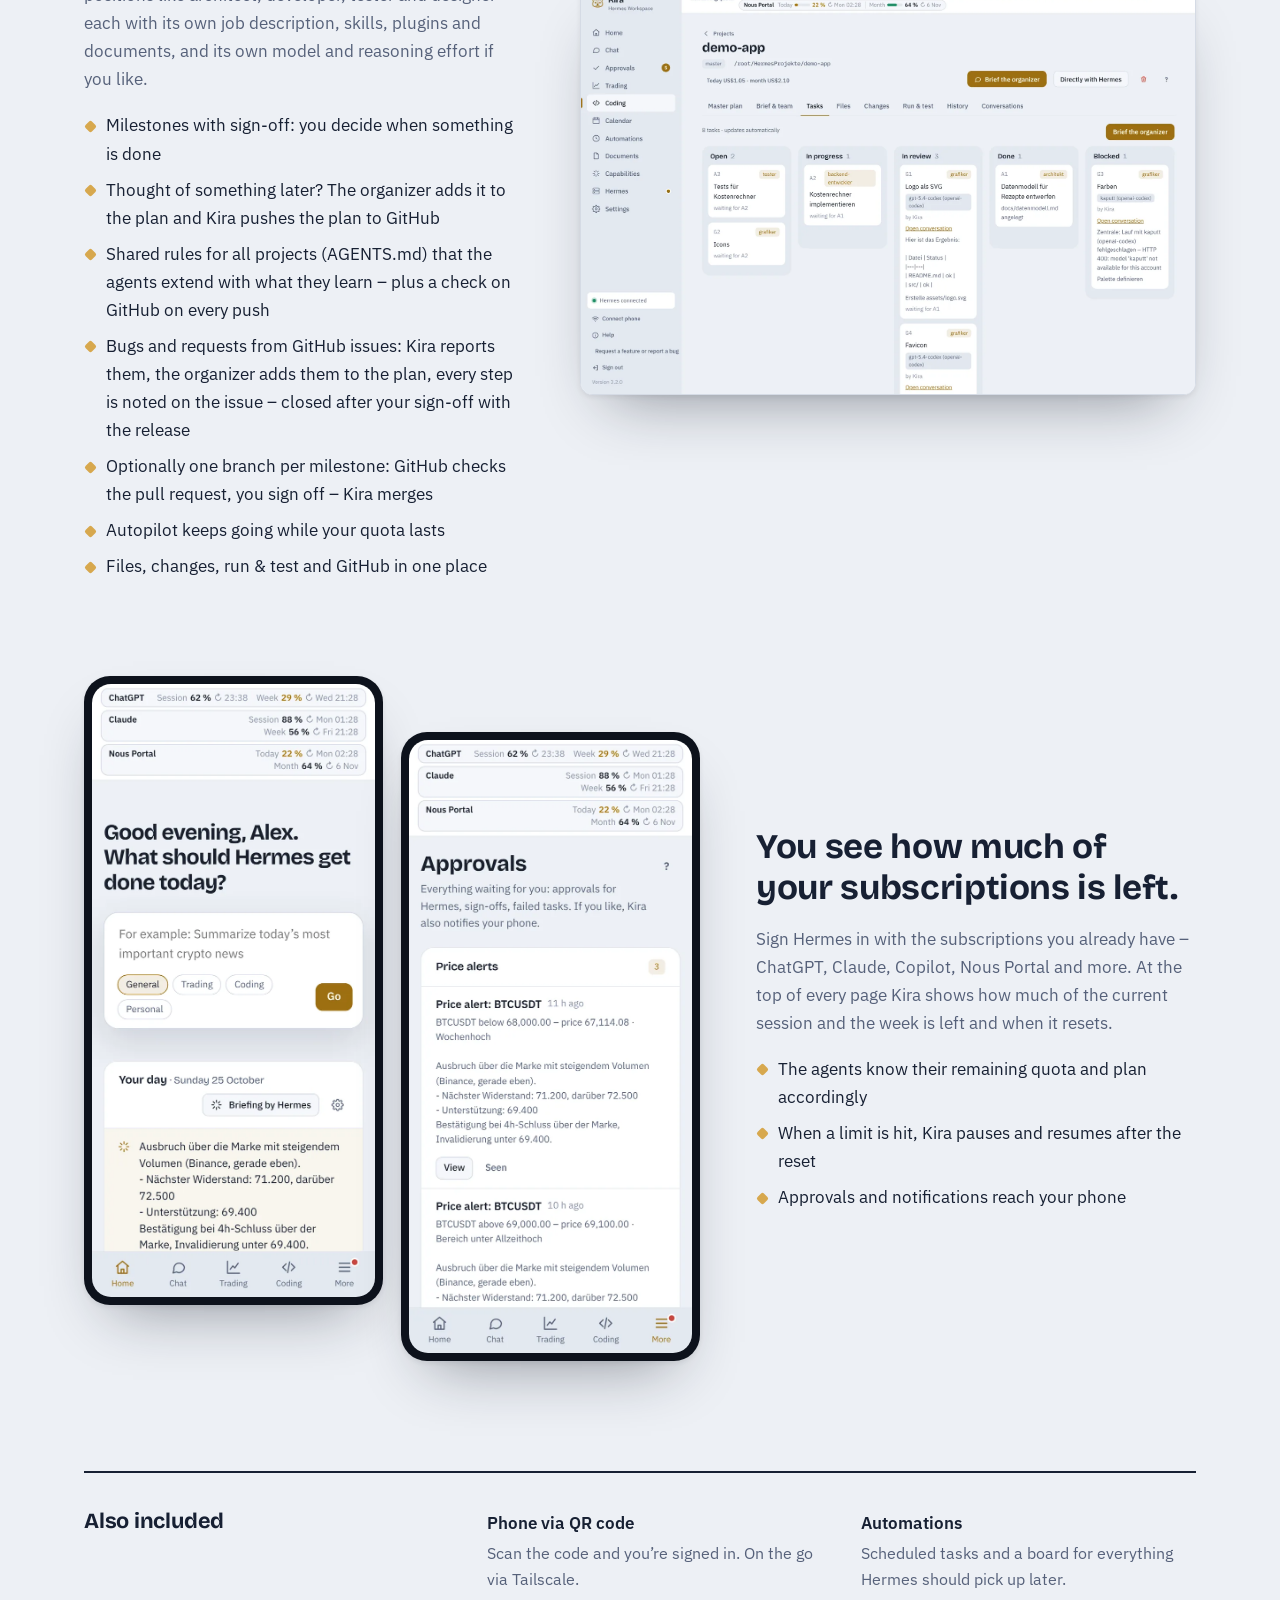
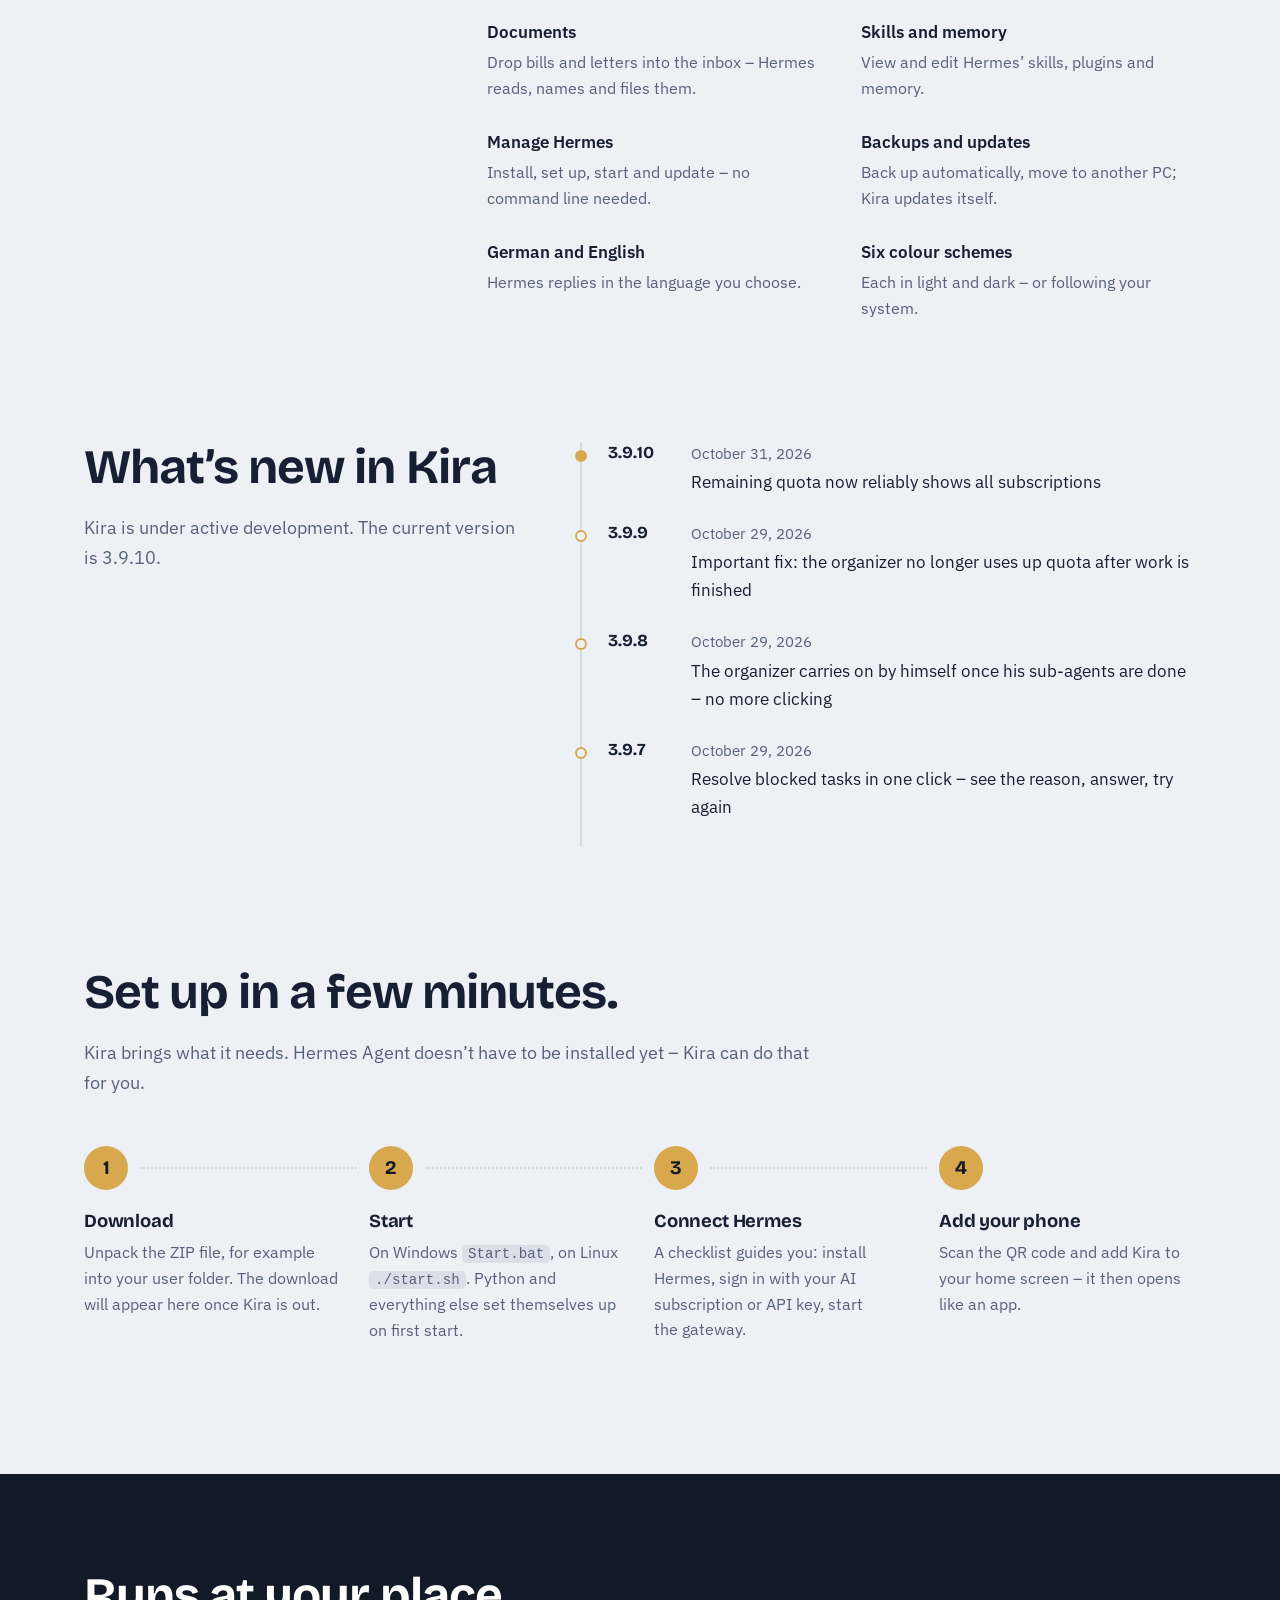
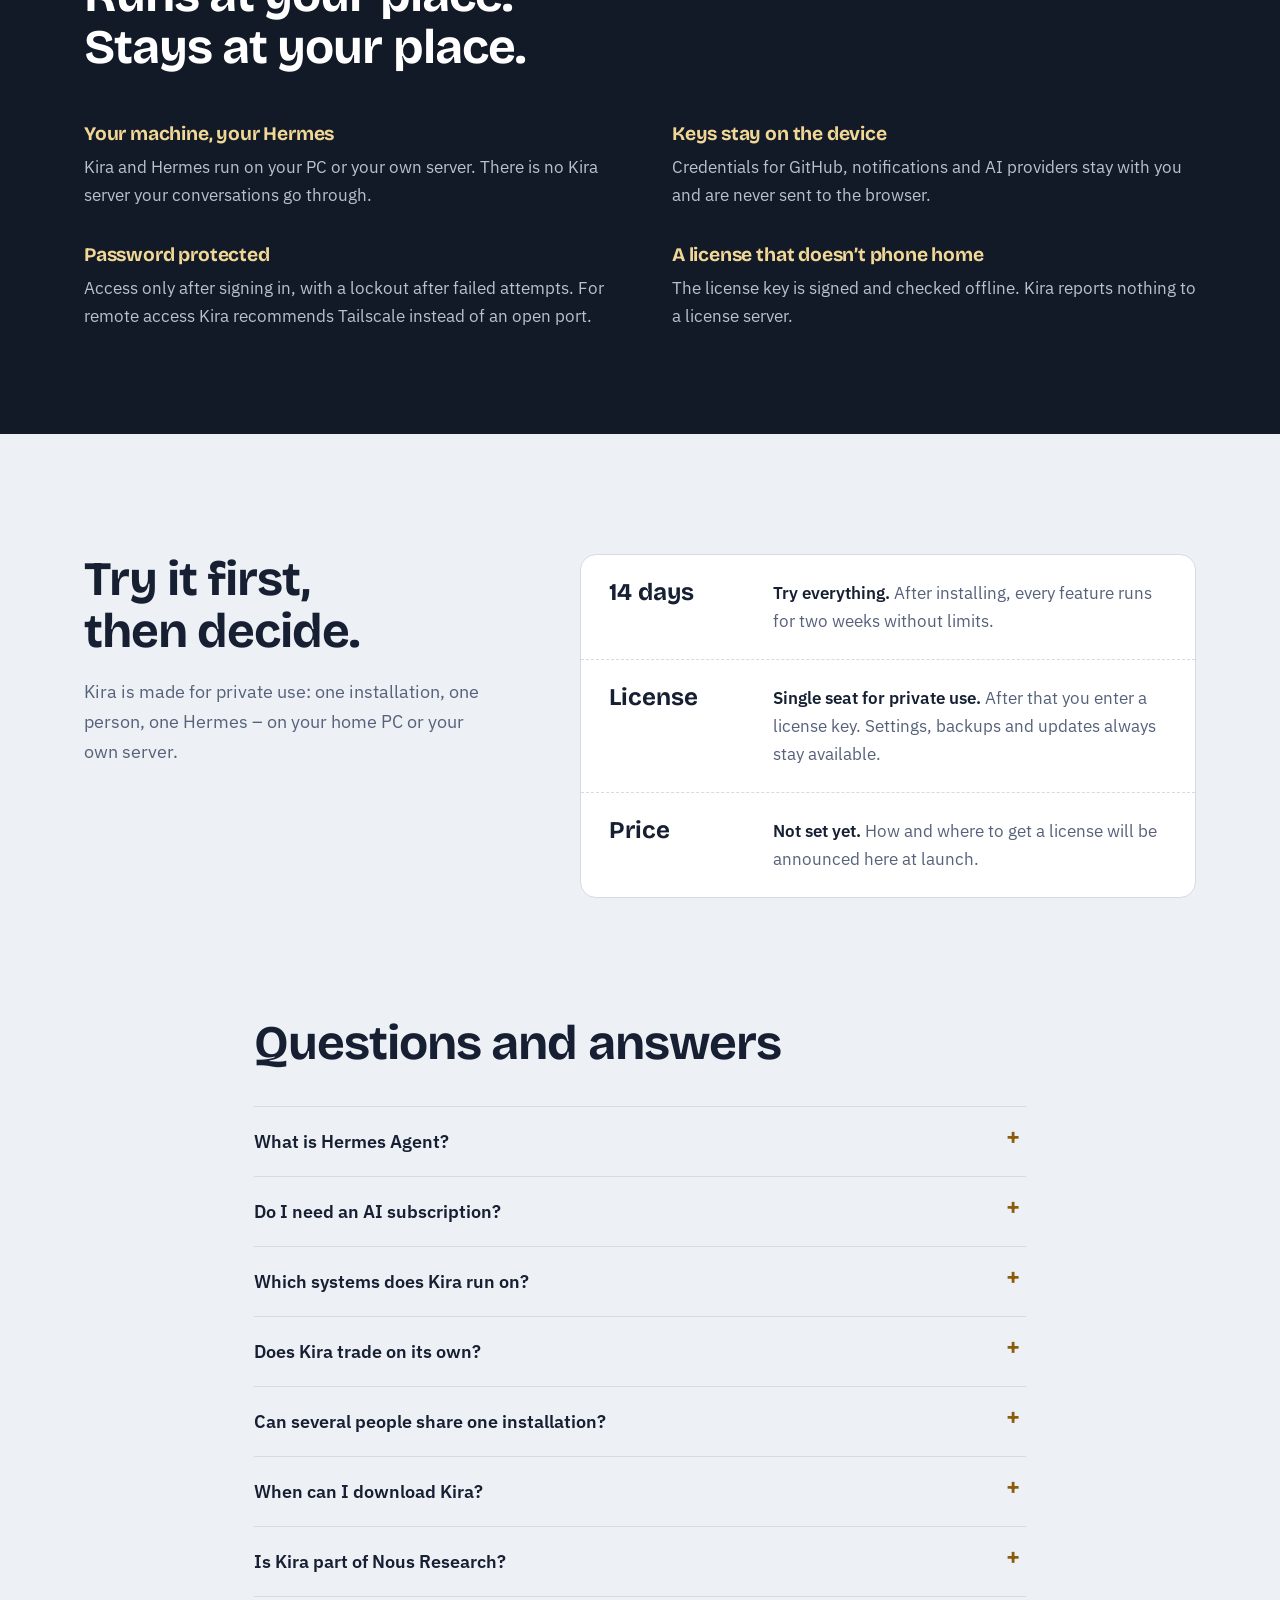
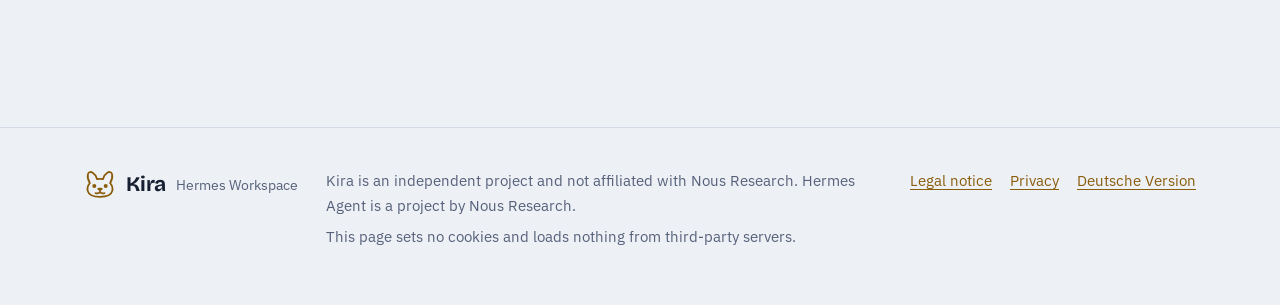
==== commit 29663ad0: "Kira 3.9.10: Version und Neuigkeiten" ====
--- a/en/index.html
+++ b/en/index.html
@@ -179,12 +179,12 @@
 
   <section id="neu" aria-labelledby="neu-h">
     <div class="wrap news">
-      <div class="intro"><h2 id="neu-h">What’s new in Kira</h2><p>Kira is under active development. The current version is 3.9.9.</p></div>
+      <div class="intro"><h2 id="neu-h">What’s new in Kira</h2><p>Kira is under active development. The current version is 3.9.10.</p></div>
       <ol class="news-list">
+        <li><span class="news-v">3.9.10</span><time datetime="2026-10-31">October 31, 2026</time><span class="news-t">Remaining quota now reliably shows all subscriptions</span></li>
         <li><span class="news-v">3.9.9</span><time datetime="2026-10-29">October 29, 2026</time><span class="news-t">Important fix: the organizer no longer uses up quota after work is finished</span></li>
         <li><span class="news-v">3.9.8</span><time datetime="2026-10-29">October 29, 2026</time><span class="news-t">The organizer carries on by himself once his sub-agents are done – no more clicking</span></li>
         <li><span class="news-v">3.9.7</span><time datetime="2026-10-29">October 29, 2026</time><span class="news-t">Resolve blocked tasks in one click – see the reason, answer, try again</span></li>
-        <li><span class="news-v">3.9.6</span><time datetime="2026-10-29">October 29, 2026</time><span class="news-t">Ask the organizer for a plan in the chat – master plan and roadmap show up ready for approval</span></li>
       </ol>
     </div>
   </section>
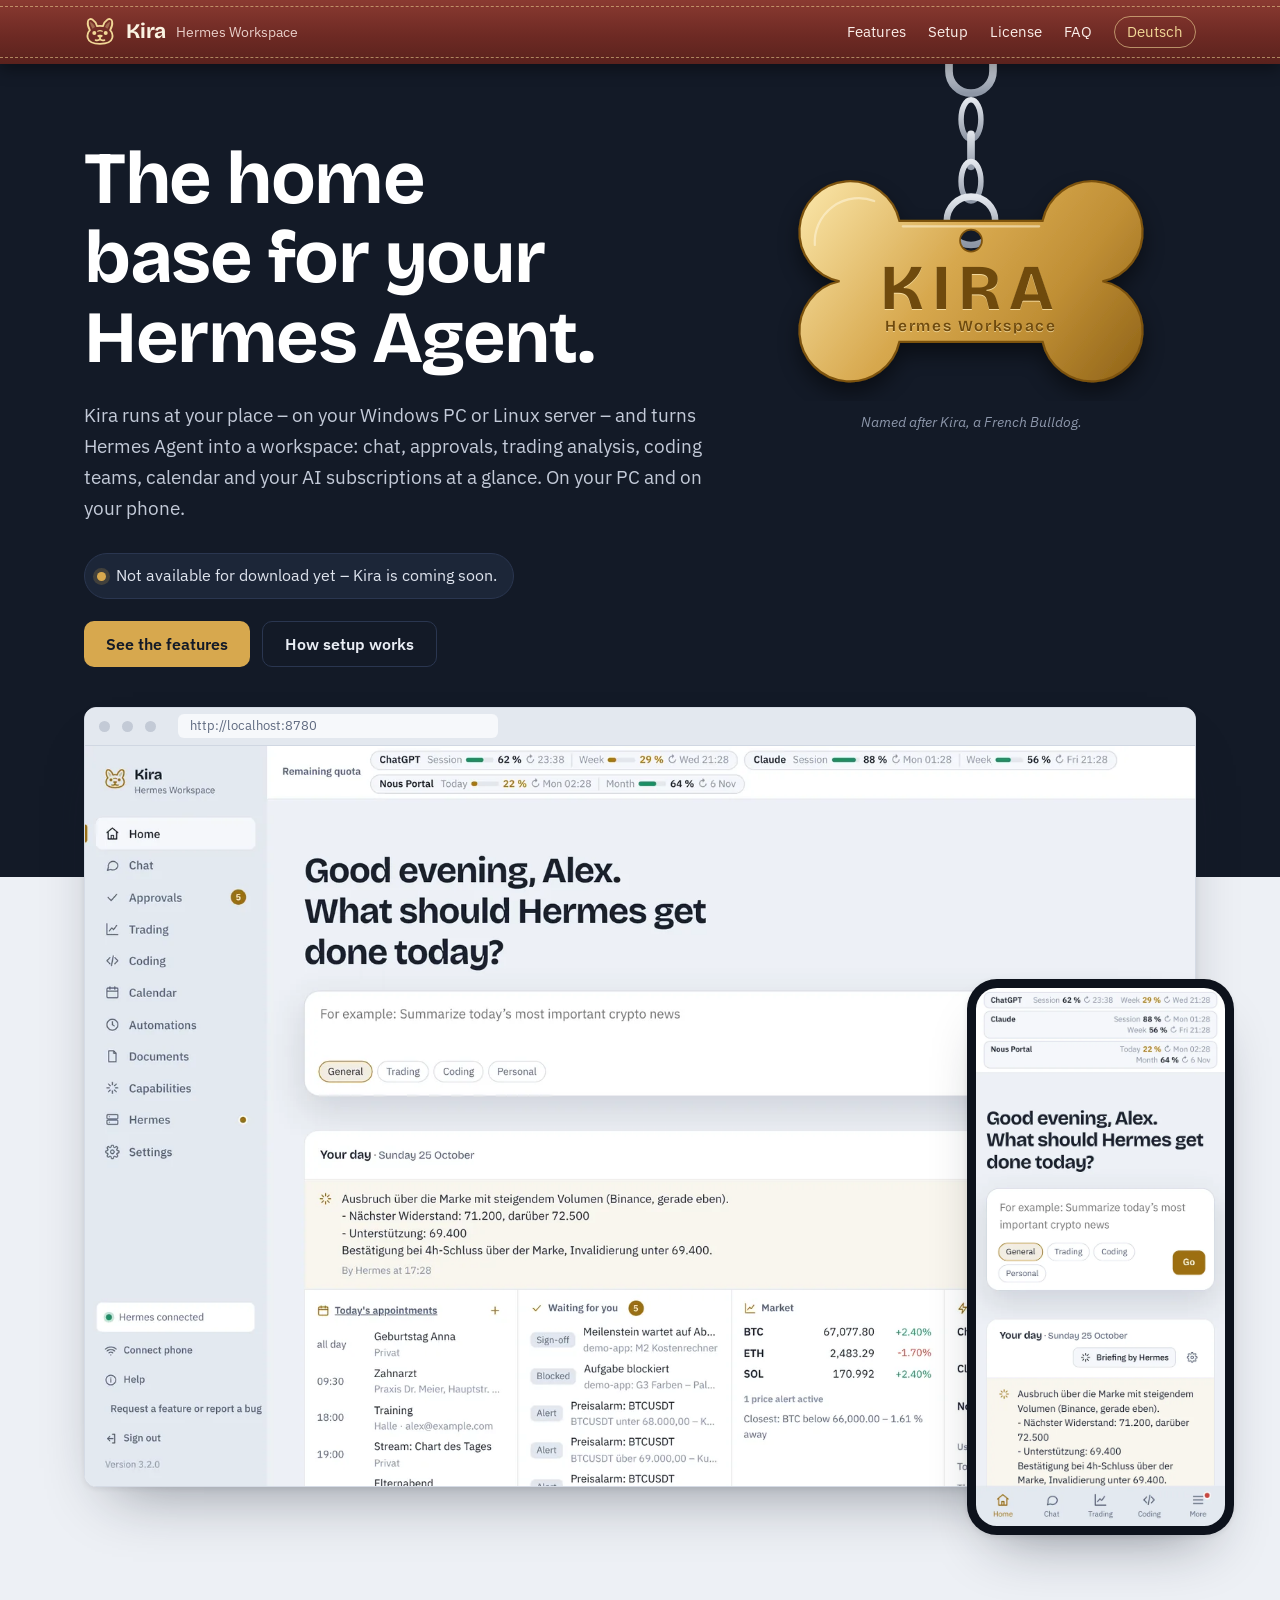
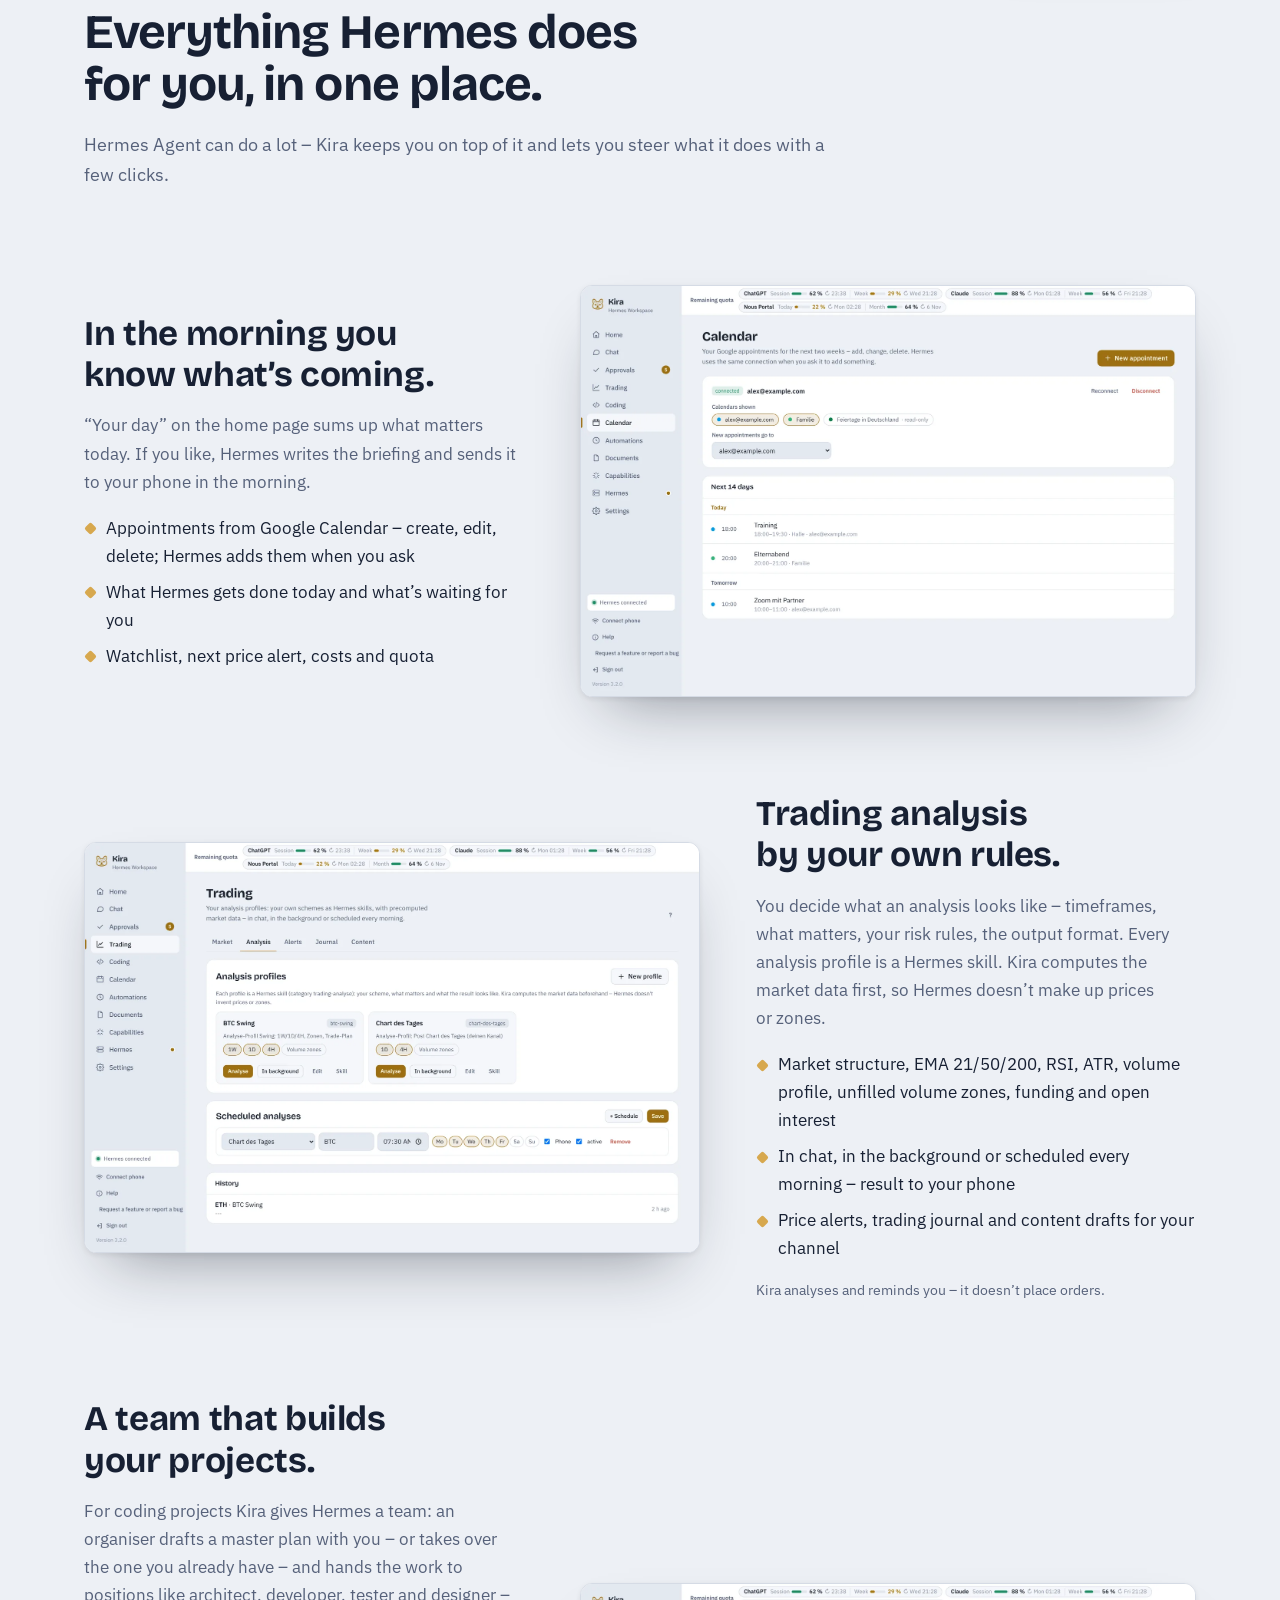
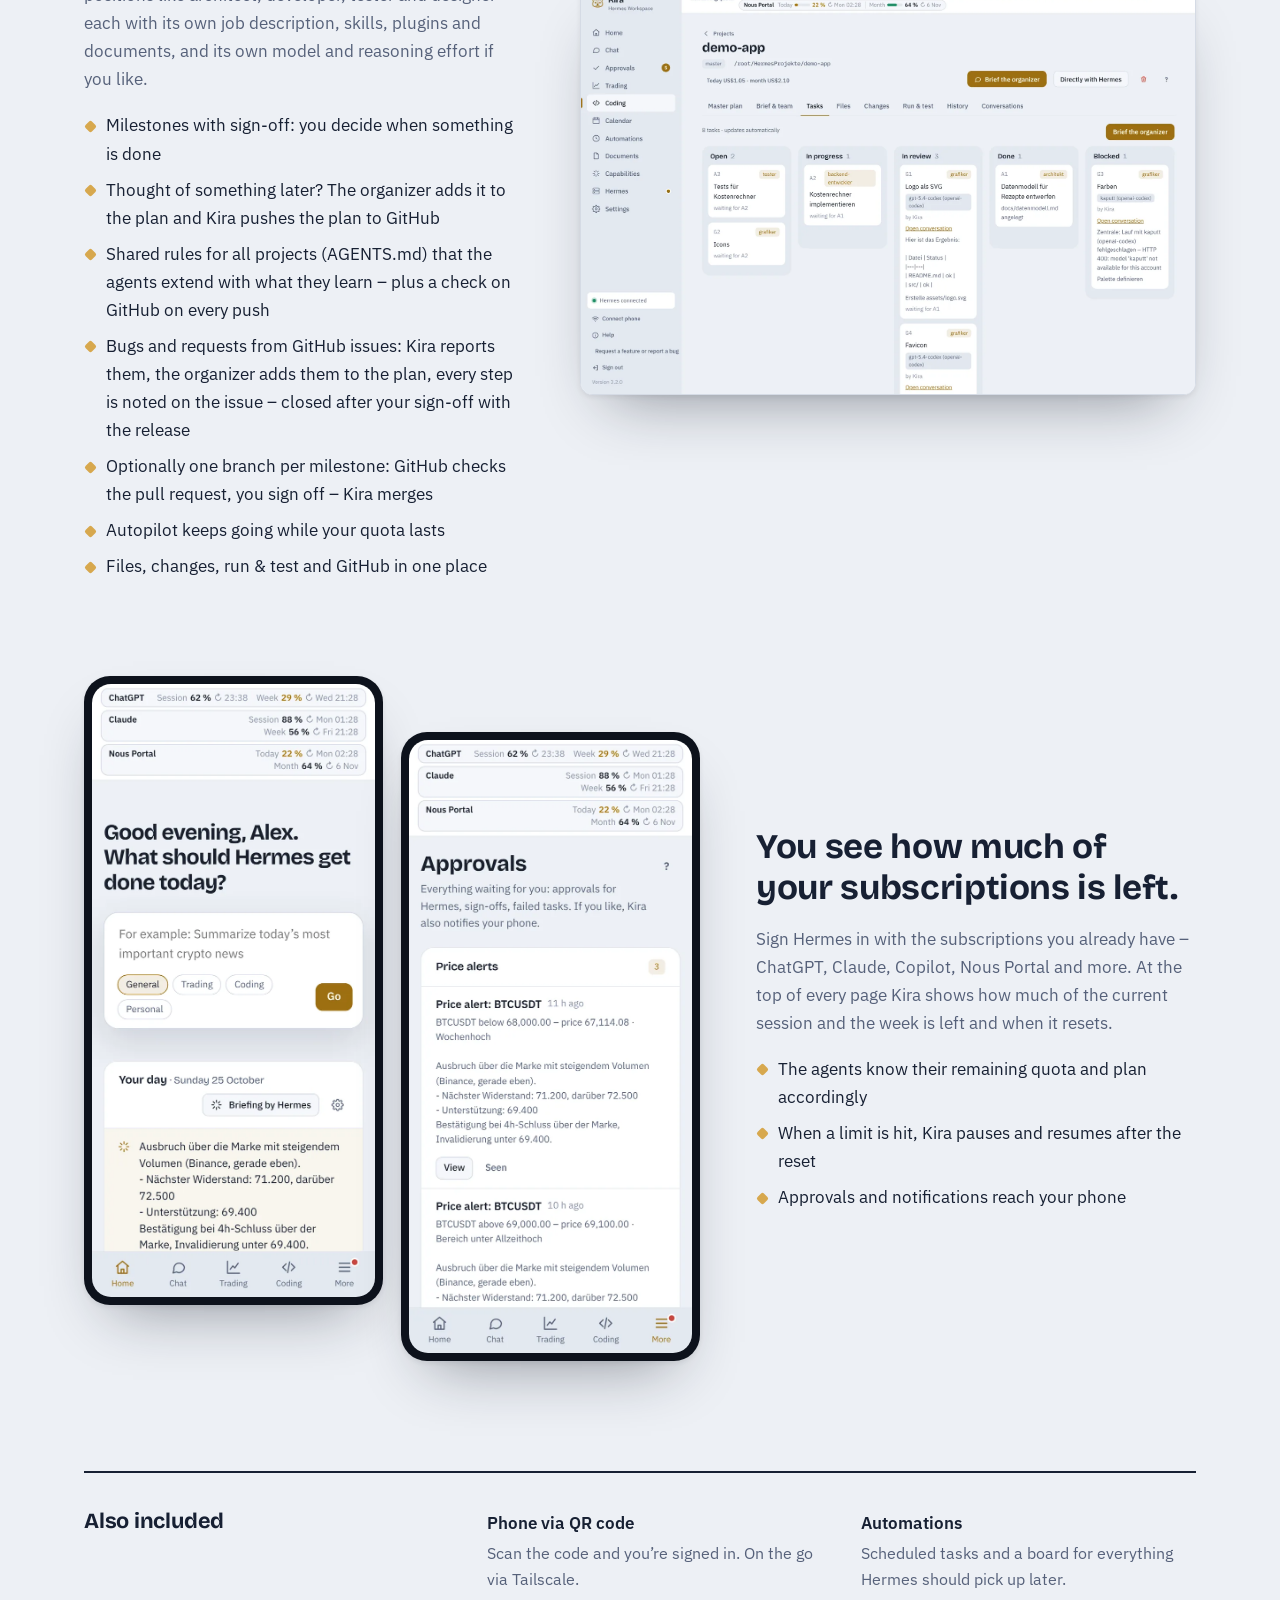
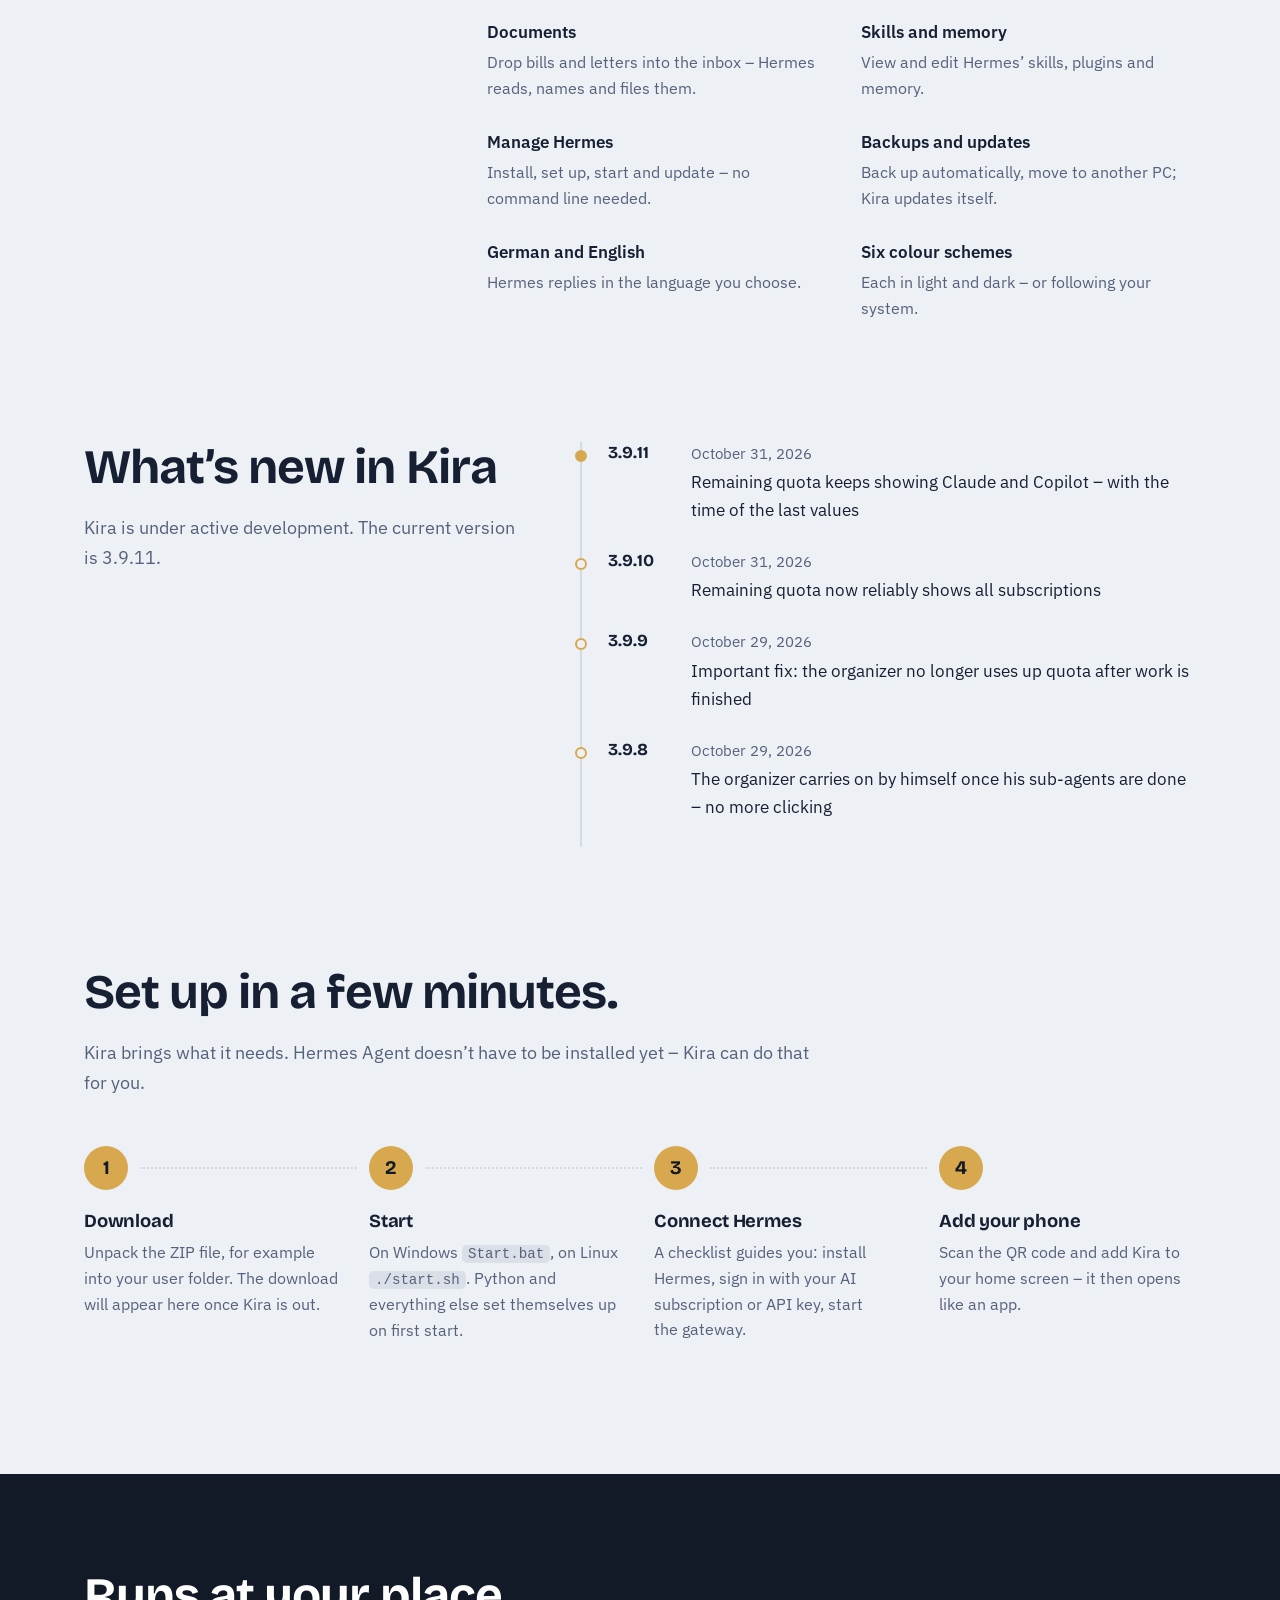
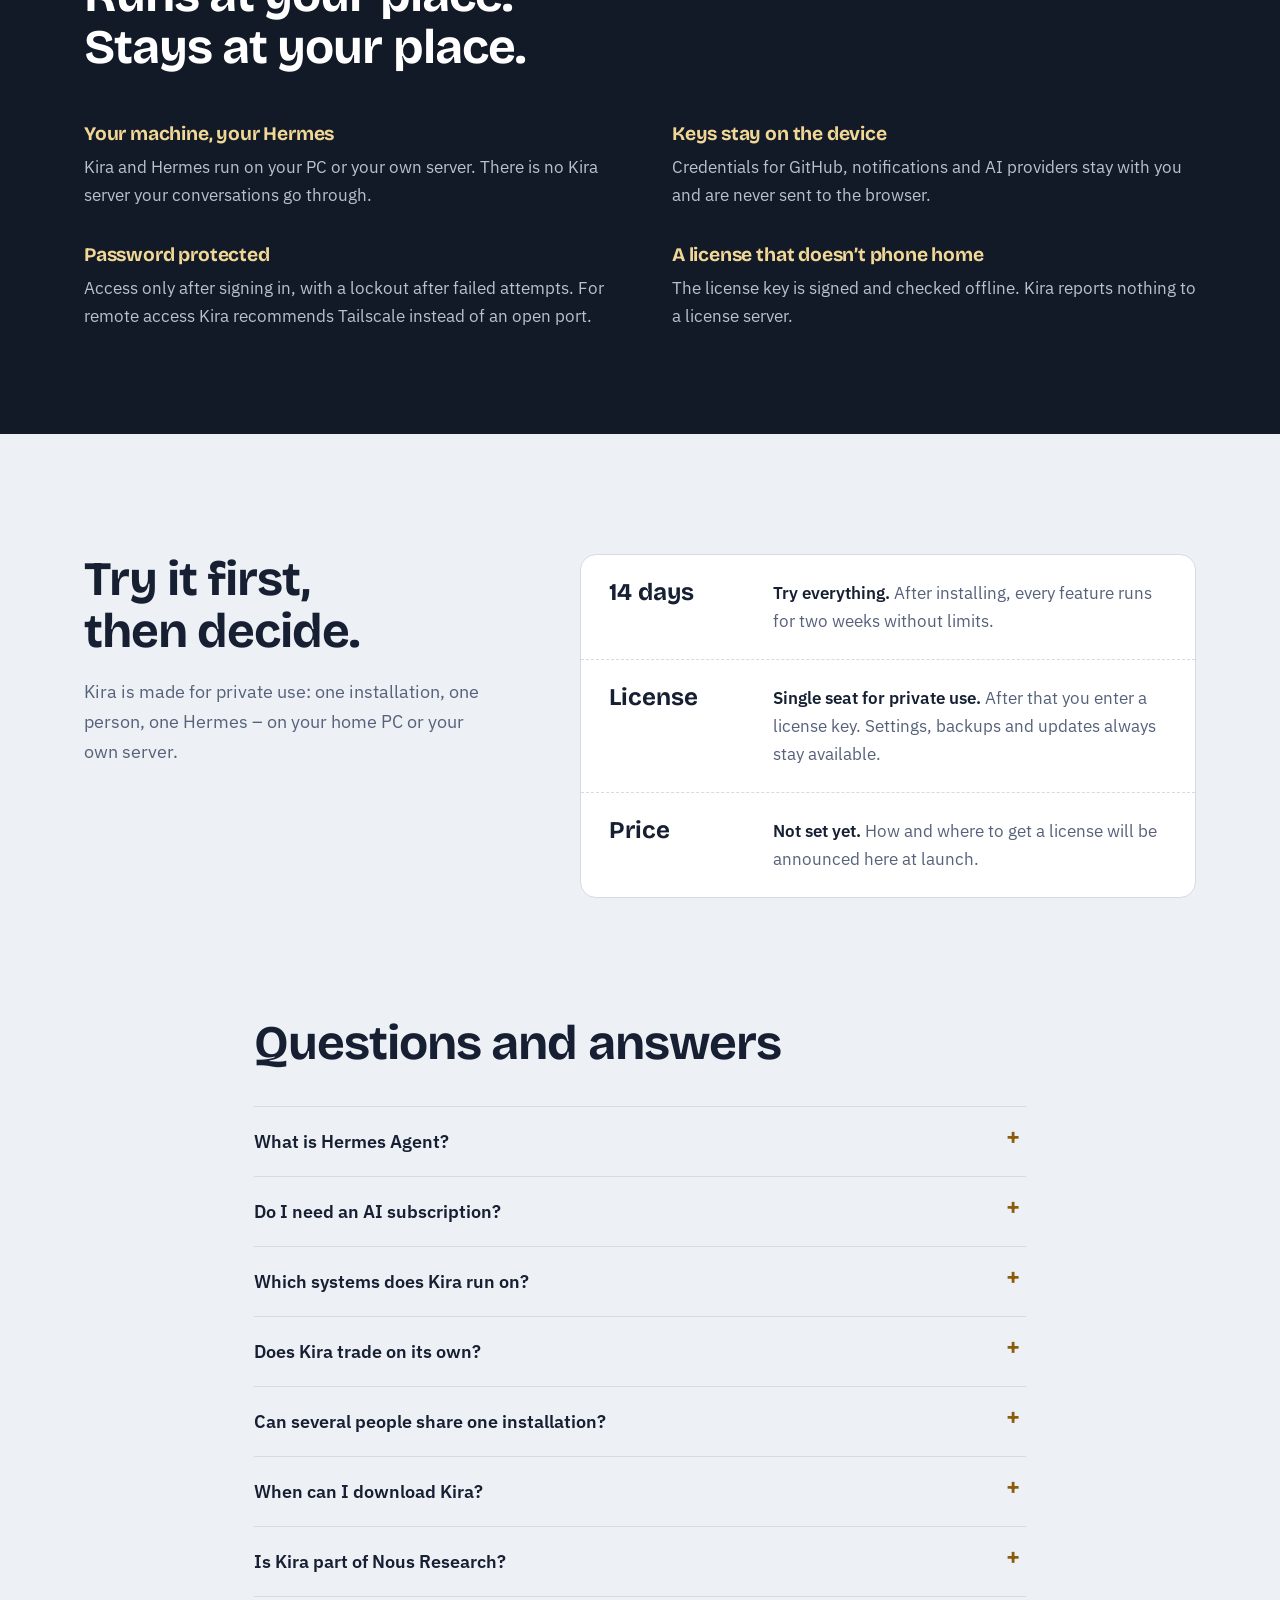
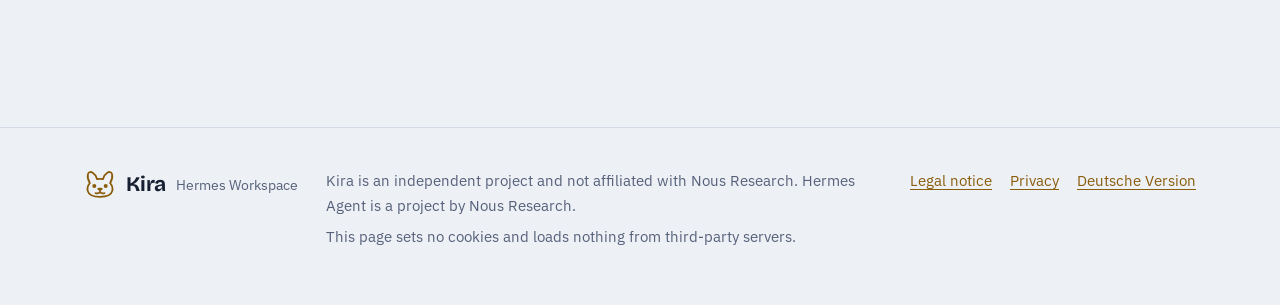
==== commit e6385865: "Kira 3.9.11: Version und Neuigkeiten" ====
--- a/en/index.html
+++ b/en/index.html
@@ -179,12 +179,12 @@
 
   <section id="neu" aria-labelledby="neu-h">
     <div class="wrap news">
-      <div class="intro"><h2 id="neu-h">What’s new in Kira</h2><p>Kira is under active development. The current version is 3.9.10.</p></div>
+      <div class="intro"><h2 id="neu-h">What’s new in Kira</h2><p>Kira is under active development. The current version is 3.9.11.</p></div>
       <ol class="news-list">
+        <li><span class="news-v">3.9.11</span><time datetime="2026-10-31">October 31, 2026</time><span class="news-t">Remaining quota keeps showing Claude and Copilot – with the time of the last values</span></li>
         <li><span class="news-v">3.9.10</span><time datetime="2026-10-31">October 31, 2026</time><span class="news-t">Remaining quota now reliably shows all subscriptions</span></li>
         <li><span class="news-v">3.9.9</span><time datetime="2026-10-29">October 29, 2026</time><span class="news-t">Important fix: the organizer no longer uses up quota after work is finished</span></li>
         <li><span class="news-v">3.9.8</span><time datetime="2026-10-29">October 29, 2026</time><span class="news-t">The organizer carries on by himself once his sub-agents are done – no more clicking</span></li>
-        <li><span class="news-v">3.9.7</span><time datetime="2026-10-29">October 29, 2026</time><span class="news-t">Resolve blocked tasks in one click – see the reason, answer, try again</span></li>
       </ol>
     </div>
   </section>
